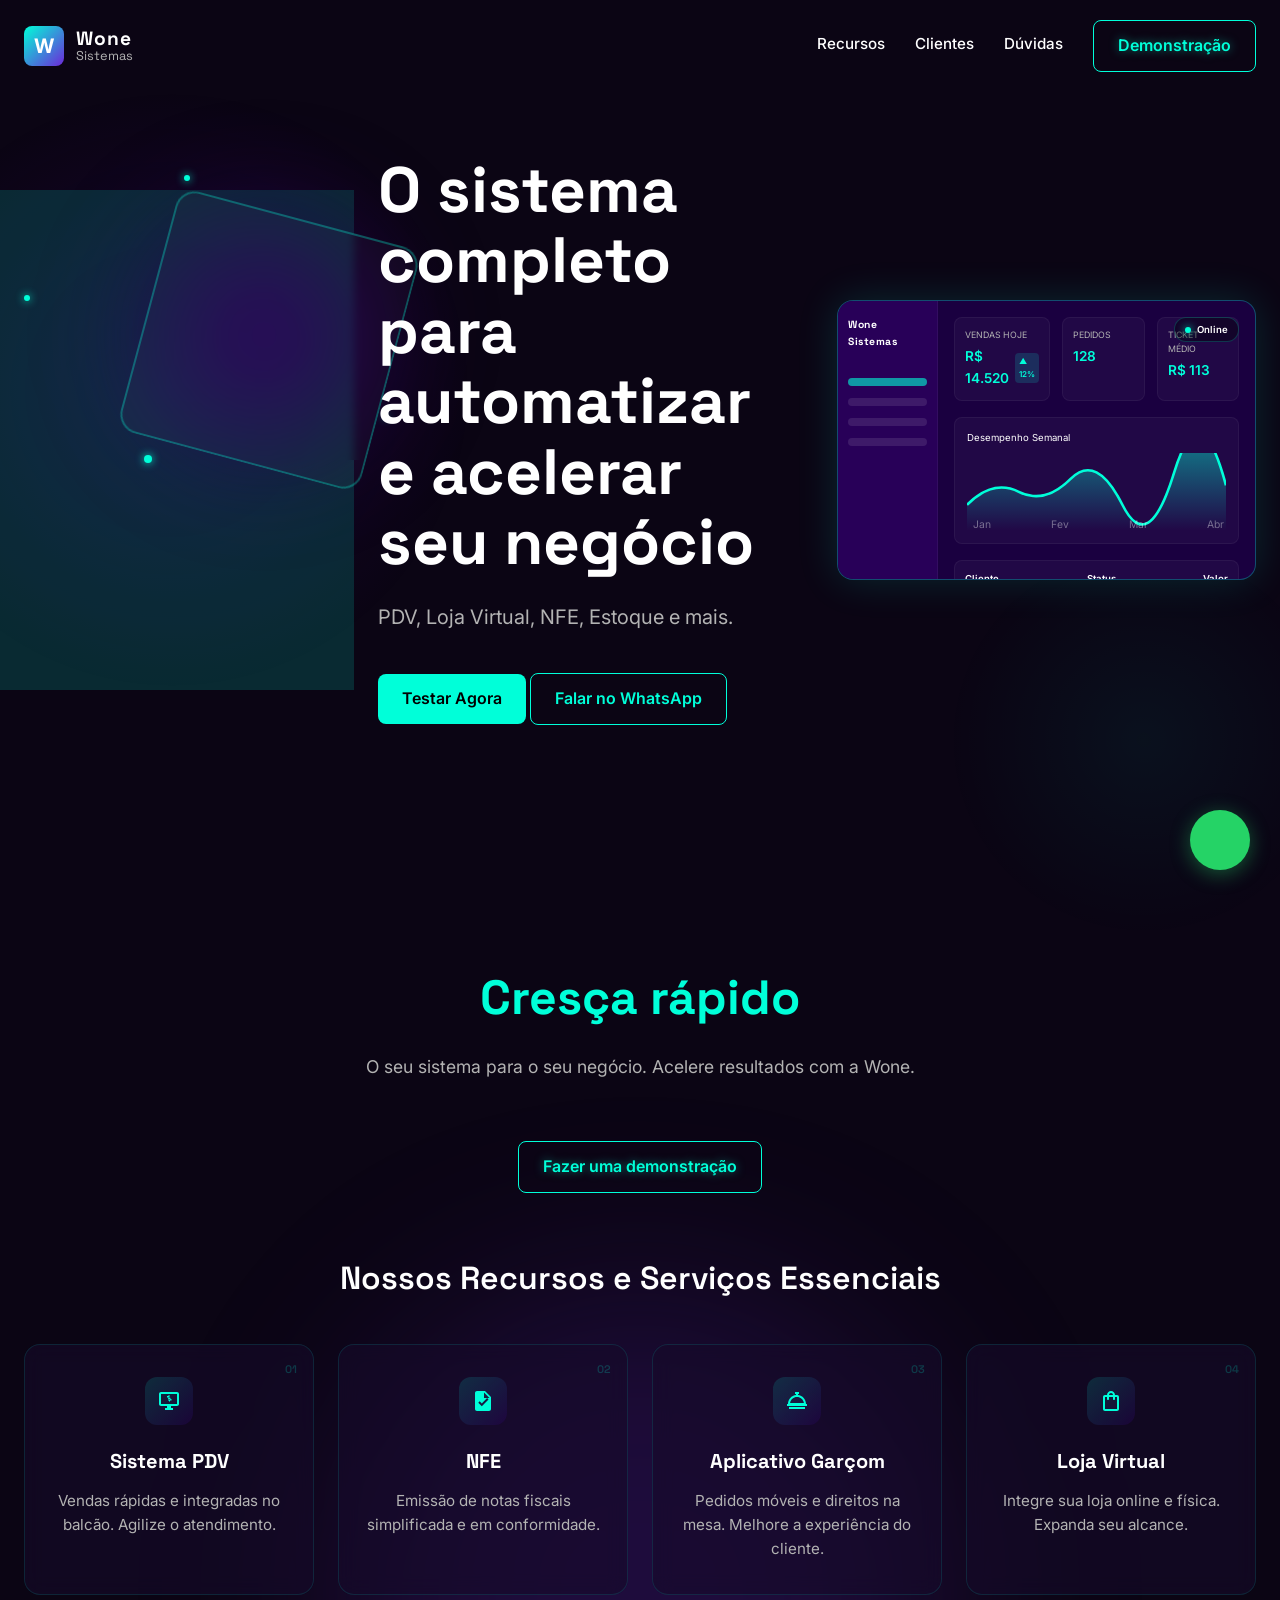
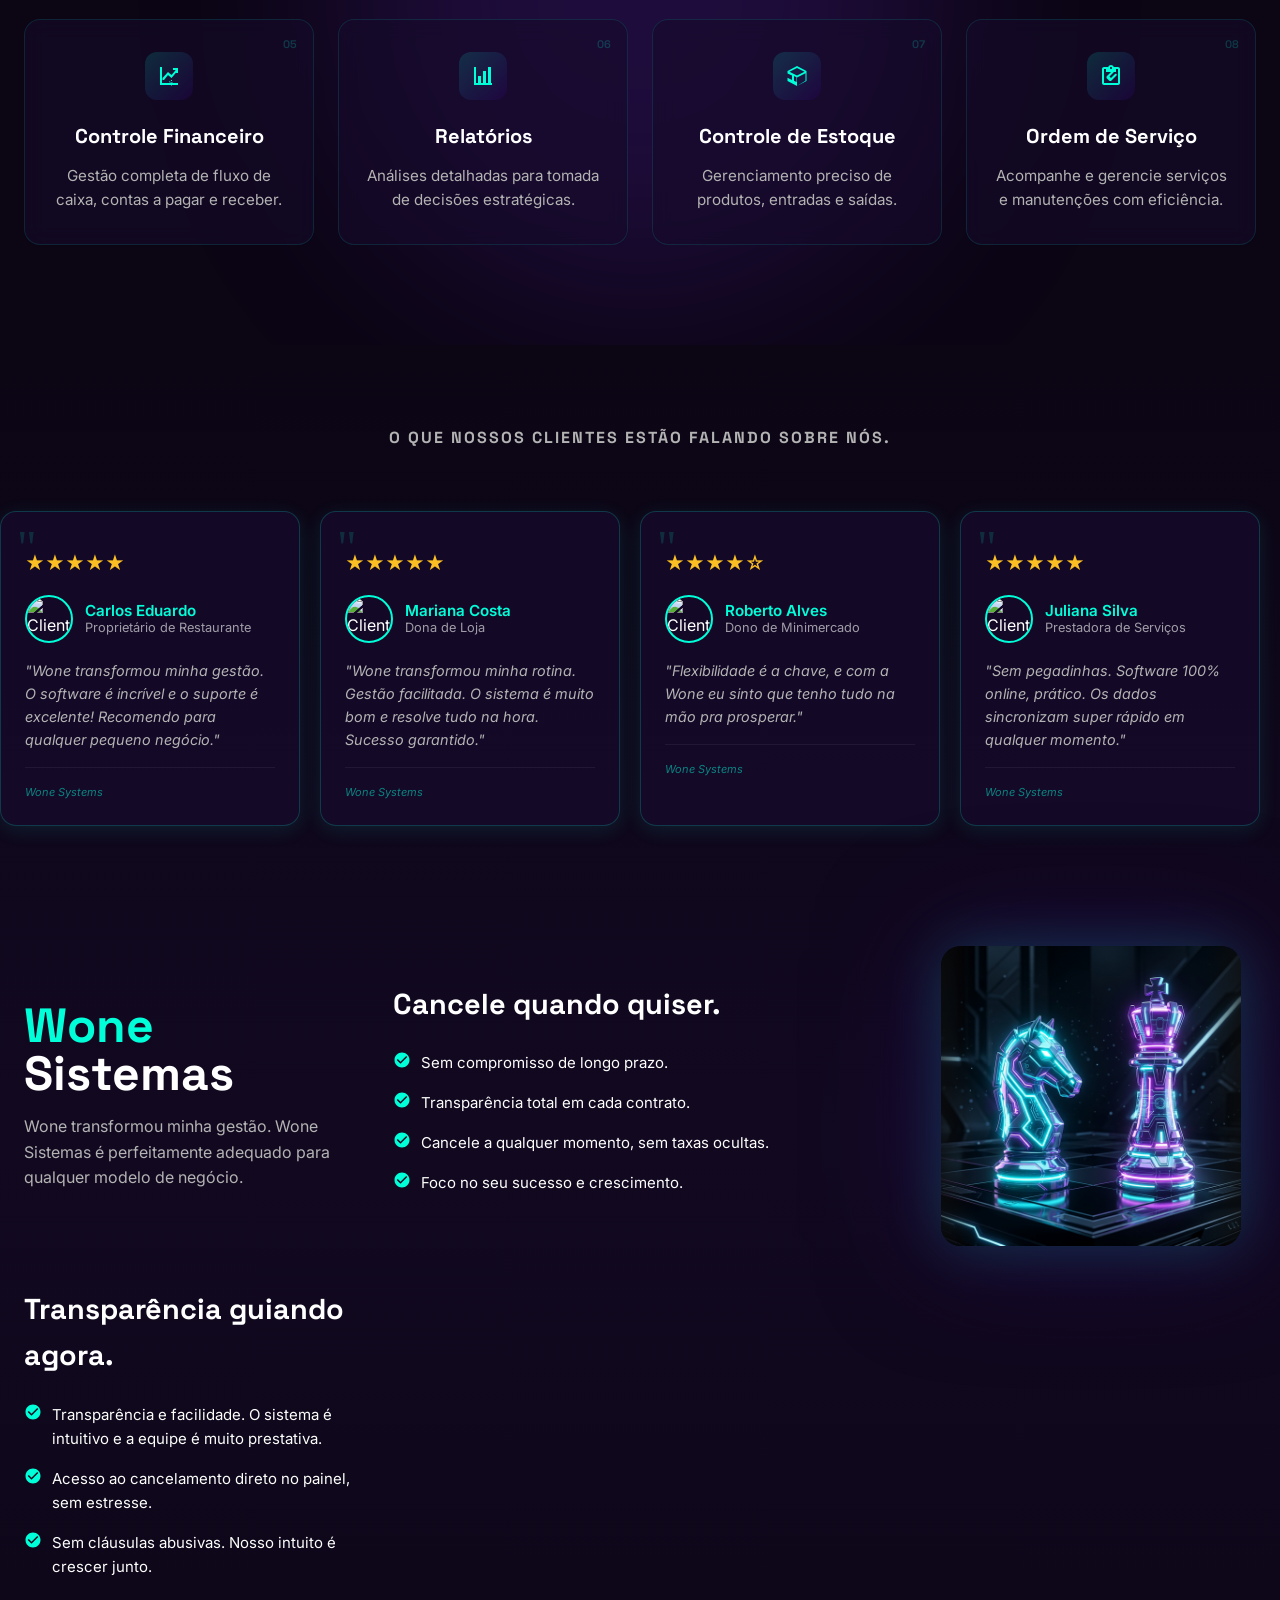
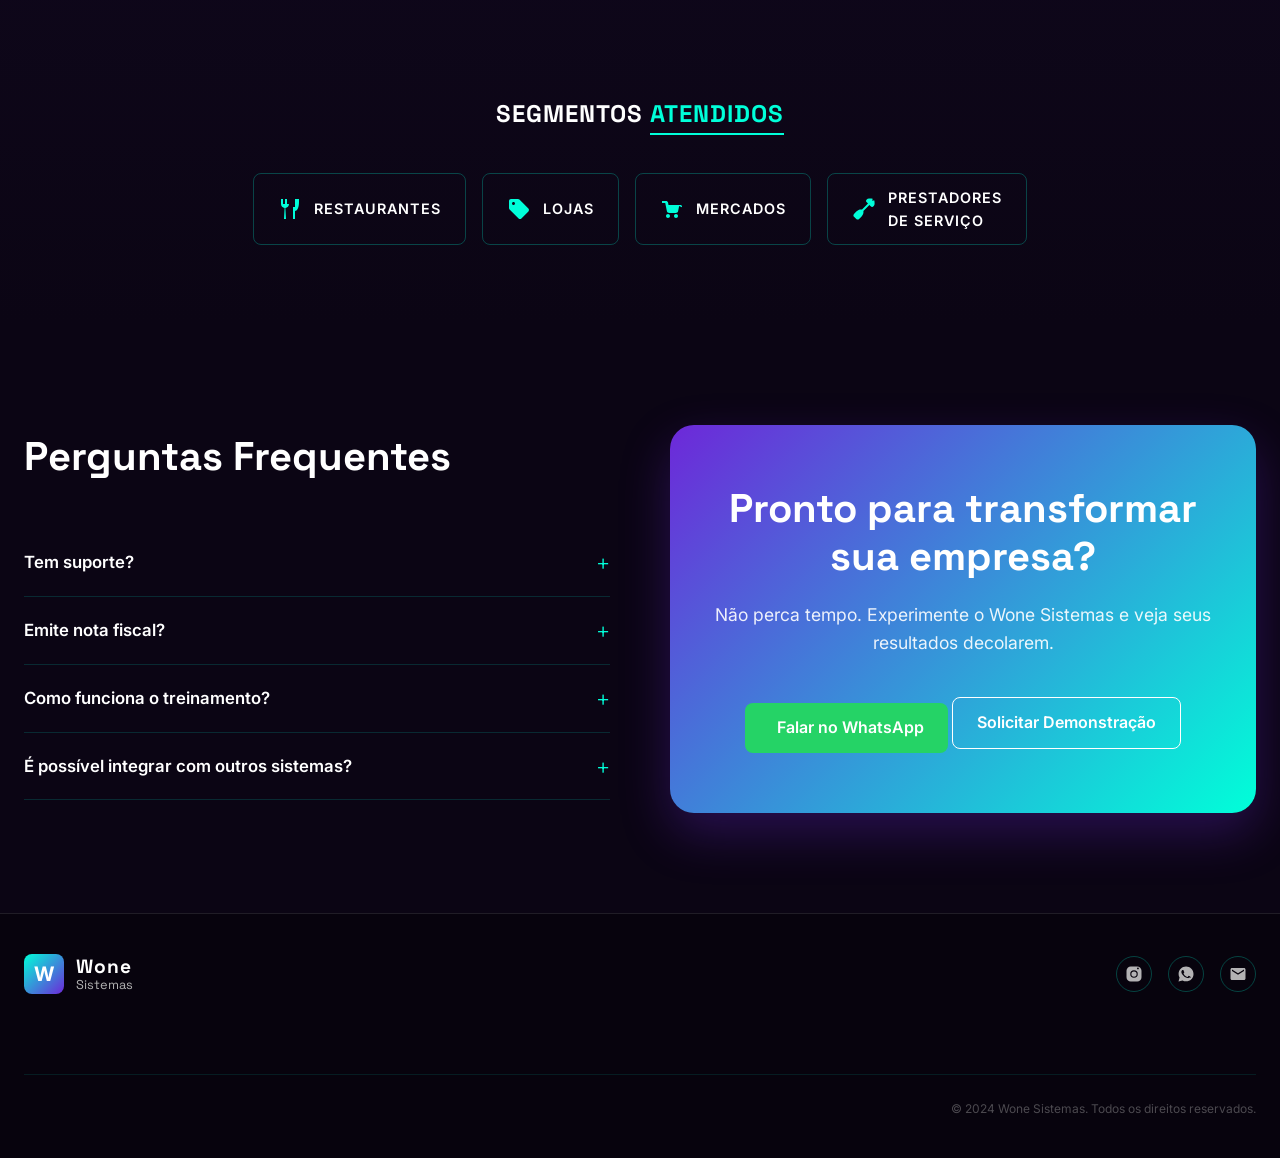
==== index.html @ 0d6ce577 "feat: Migrar domínio para wonesistemas.com.br e adicionar arquivos de SEO." ====
<!DOCTYPE html>
<html lang="pt-BR">

<head>
    <!-- SEO Básico -->
    <meta charset="UTF-8">
    <meta name="viewport" content="width=device-width, initial-scale=1.0">
    <meta name="description"
        content="Wone Sistemas — O sistema completo para automatizar e acelerar seu negócio. PDV, Loja Virtual, NFE, Estoque e muito mais. Teste grátis agora.">
    <meta name="keywords"
        content="sistema PDV, nota fiscal eletrônica, NFE, loja virtual, controle de estoque, sistema para restaurante, sistema para mercado, gestão empresarial, Wone Sistemas">
    <meta name="author" content="Wone Sistemas">
    <meta name="robots" content="index, follow">
    <title>Wone Sistemas — Automatize e Acelere seu Negócio</title>

    <!-- Favicon -->
    <link rel="icon" type="image/svg+xml" href="favicon.svg">
    <link rel="apple-touch-icon" href="favicon.svg">
    <meta name="theme-color" content="#280058">

    <!-- Open Graph (WhatsApp, Facebook, LinkedIn) -->
    <meta property="og:type" content="website">
    <meta property="og:url" content="https://wonesistemas.com.br/">
    <meta property="og:title" content="Wone Sistemas — O sistema completo para seu negócio">
    <meta property="og:description"
        content="PDV, Loja Virtual, NFE, Estoque e mais. Acelere resultados com a Wone. Cancele quando quiser.">
    <meta property="og:image" content="https://wonesistemas.com.br/og-image.png">
    <meta property="og:image:width" content="1200">
    <meta property="og:image:height" content="630">
    <meta property="og:locale" content="pt_BR">
    <meta property="og:site_name" content="Wone Sistemas">

    <!-- Twitter Card -->
    <meta name="twitter:card" content="summary_large_image">
    <meta name="twitter:title" content="Wone Sistemas — O sistema completo para seu negócio">
    <meta name="twitter:description" content="PDV, Loja Virtual, NFE, Estoque e mais. Cancele quando quiser.">
    <meta name="twitter:image" content="https://wonesistemas.com.br/og-image.png">

    <!-- Canonical -->
    <link rel="canonical" href="https://wonesistemas.com.br/">

    <!-- Google Analytics 4 -->
    <script async src="https://www.googletagmanager.com/gtag/js?id=G-5EHNCT04ND"></script>
    <script>
        window.dataLayer = window.dataLayer || [];
        function gtag() { dataLayer.push(arguments); }
        gtag('js', new Date());
        gtag('config', 'G-5EHNCT04ND');
    </script>

    <!-- Google Fonts -->
    <link rel="preconnect" href="https://fonts.googleapis.com">
    <link rel="preconnect" href="https://fonts.gstatic.com" crossorigin>
    <link rel="preconnect" href="https://cdnjs.cloudflare.com">
    <link
        href="https://fonts.googleapis.com/css2?family=Space+Grotesk:wght@300;400;500;600;700&family=Inter:wght@400;500;600&display=swap"
        rel="stylesheet">
    <!-- Lucide Icons -->
    <script src="https://unpkg.com/lucide@latest" defer></script>
    <link rel="stylesheet" href="./style.css">
</head>

<body>
    <!-- Ambient Lights -->
    <div class="ambient-light light-1"></div>
    <div class="ambient-light light-2"></div>

    <!-- Navbar -->
    <header class="navbar">
        <div class="container nav-container">
            <div class="logo">
                <div class="logo-icon">W</div>
                <div class="logo-text">
                    <span class="wone">Wone</span>
                    <span class="sistemas">Sistemas</span>
                </div>
            </div>
            <nav class="nav-links" id="nav-links">
                <!-- Botao fechar (X) visivel no mobile -->
                <button class="menu-close-btn" id="menu-close-btn" aria-label="Fechar menu">&times;</button>
                <a href="#recursos" class="nav-link">Recursos</a>
                <a href="#depoimentos" class="nav-link">Clientes</a>
                <a href="#faq" class="nav-link">Dúvidas</a>
                <a href="#demo" class="btn btn-outline glow-effect">Demonstração</a>
            </nav>
            <button class="menu-btn" aria-label="Menu" id="mobile-menu-btn">
                <i data-lucide="menu"></i>
            </button>
        </div>
        <!-- Overlay para fechar o menu ao clicar fora -->
        <div class="menu-overlay" id="menu-overlay"></div>
    </header>

    <main>
        <!-- Hero Section -->
        <section class="hero" id="home">
            <div class="hero-abstract-shape">
                <div class="abstract-box"></div>
                <div class="particle p1"></div>
                <div class="particle p2"></div>
                <div class="particle p3"></div>
                <div class="particle p4"></div>
            </div>
            <div class="hero-glow hero-glow-2"></div>
            <div class="container hero-container">
                <div class="hero-content">
                    <h1 class="hero-title">O sistema completo para automatizar e acelerar seu negócio</h1>
                    <p class="hero-subtitle">PDV, Loja Virtual, NFE, Estoque e mais.</p>
                    <div class="hero-cta">
                        <a href="#testar" class="btn btn-primary"
                            onclick="gtag('event', 'click', {event_category:'CTA', event_label:'Testar Agora Hero'})">Testar
                            Agora</a>
                        <a href="#whatsapp" class="btn btn-outline icon-btn"
                            onclick="gtag('event', 'click', {event_category:'CTA', event_label:'WhatsApp'})">
                            Falar no WhatsApp
                        </a>
                    </div>
                </div>
                <div class="hero-image">
                    <div class="mockup-dashboard">
                        <!-- Sidebar -->
                        <div class="mockup-sidebar">
                            <div class="mockup-logo">Wone Sistemas</div>
                            <div class="mockup-nav-item active"></div>
                            <div class="mockup-nav-item"></div>
                            <div class="mockup-nav-item"></div>
                            <div class="mockup-nav-item"></div>
                        </div>

                        <!-- Status Indicator -->
                        <div class="online-indicator">
                            <span class="pulse-dot"></span> Online
                        </div>

                        <!-- Main Content -->
                        <div class="mockup-main">
                            <!-- Cards Row -->
                            <div class="mockup-cards">
                                <div class="mockup-card">
                                    <span class="card-title">Vendas Hoje</span>
                                    <span class="card-value">
                                        R$ 14.520
                                        <span class="micro-tag">▲ 12%</span>
                                    </span>
                                </div>
                                <div class="mockup-card">
                                    <span class="card-title">Pedidos</span>
                                    <span class="card-value">128</span>
                                </div>
                                <div class="mockup-card">
                                    <span class="card-title">Ticket Médio</span>
                                    <span class="card-value">R$ 113</span>
                                </div>
                            </div>

                            <!-- Chart Area -->
                            <div class="mockup-chart">
                                <span class="chart-title">Desempenho Semanal</span>
                                <svg viewBox="0 0 200 60" class="smooth-chart">
                                    <defs>
                                        <linearGradient id="chartGrad" x1="0%" y1="0%" x2="0%" y2="100%">
                                            <stop offset="0%" stop-color="#00FED9" stop-opacity="0.5" />
                                            <stop offset="100%" stop-color="#00FED9" stop-opacity="0" />
                                        </linearGradient>
                                    </defs>
                                    <path d="M0 60 L0 40 Q 20 20, 40 30 T 80 20 T 120 40 T 160 15 T 200 25 L200 60 Z"
                                        fill="url(#chartGrad)" class="chart-area" />
                                    <!-- Animated Line -->
                                    <path d="M0 40 Q 20 20, 40 30 T 80 20 T 120 40 T 160 15 T 200 25" fill="none"
                                        stroke="#00FED9" stroke-width="2" class="chart-line-anim" />

                                    <!-- X Axis Labels -->
                                    <text x="5" y="58" class="chart-label">Jan</text>
                                    <text x="65" y="58" class="chart-label">Fev</text>
                                    <text x="125" y="58" class="chart-label">Mar</text>
                                    <text x="185" y="58" class="chart-label">Abr</text>
                                </svg>
                            </div>

                            <!-- Table Area -->
                            <div class="mockup-table">
                                <div class="table-row table-header">
                                    <span>Cliente</span>
                                    <span>Status</span>
                                    <span>Valor</span>
                                </div>
                                <div class="table-row">
                                    <span>João Silva</span>
                                    <span class="status-pill win">Pago</span>
                                    <span>R$ 150</span>
                                </div>
                                <div class="table-row">
                                    <span>Maria F.</span>
                                    <span class="status-pill pending">Pendente</span>
                                    <span>R$ 85</span>
                                </div>
                                <div class="table-row">
                                    <span>Tech Corp</span>
                                    <span class="status-pill win">Pago</span>
                                    <span>R$ 1.200</span>
                                </div>
                            </div>
                        </div>
                    </div>
                </div>
            </div>
        </section>

        <!-- Features Section -->
        <section class="features" id="recursos">
            <div class="features-header text-center reveal-card">
                <h2 class="section-title">Cresça rápido</h2>
                <p class="section-subtitle">O seu sistema para o seu negócio. Acelere resultados com a Wone.</p>

                <div class="demo-laptop">
                    <img src="./design/hero.png" alt="Wone Dashboard Demonstration" width="700" height="400"
                        loading="lazy" style="width: 100%; max-width: 700px; display:none;" />
                    <a href="#demo" class="btn btn-outline glow-effect"
                        onclick="gtag('event', 'click', {event_category:'CTA', event_label:'Demonstracao'})">Fazer uma
                        demonstração</a>
                </div>

                <h3 class="subsection-title">Nossos Recursos e Serviços Essenciais</h3>
            </div>

            <div class="container relative">
                <div class="glow-bg features-glow"></div>
                <div class="features-grid">
                    <!-- Cards -->
                    <div class="feature-card reveal-card">
                        <div class="card-number">01</div>
                        <svg width="48" height="48" viewBox="0 0 24 24" fill="#00FED9"
                            style="background: linear-gradient(135deg, rgba(0,254,217,0.15), rgba(40,0,88,0.4)); border-radius: 12px; padding: 12px; margin: 0 auto 20px; display: block; transition: all 0.3s;">
                            <path
                                d="M20,3H4C2.9,3,2,3.9,2,5v10c0,1.1,0.9,2,2,2h6v2H8v2h8v-2h-2v-2h6c1.1,0,2-0.9,2-2V5C22,3.9,21.1,3,20,3z M20,15H4V5h16V15z" />
                            <path
                                d="M12.5,7V6h-1v1h-1.5v1.5h2.5c0.6,0,1,0.4,1,1s-0.4,1-1,1H11v1h1v1h1v-1h1.5v-1.5h-2.5c-0.6,0-1-0.4-1-1s0.4-1,1-1H12.5z" />
                        </svg>
                        <h4>Sistema PDV</h4>
                        <p>Vendas rápidas e integradas no balcão. Agilize o atendimento.</p>
                    </div>
                    <div class="feature-card reveal-card" style="transition-delay: 100ms">
                        <div class="card-number">02</div>
                        <svg width="48" height="48" viewBox="0 0 24 24" fill="#00FED9"
                            style="background: linear-gradient(135deg, rgba(0,254,217,0.15), rgba(40,0,88,0.4)); border-radius: 12px; padding: 12px; margin: 0 auto 20px; display: block; transition: all 0.3s;">
                            <path
                                d="M14,2H6C4.9,2,4,2.9,4,4v16c0,1.1,0.9,2,2,2h12c1.1,0,2-0.9,2-2V8L14,2z M13,3.5L18.5,9H13V3.5z M10.8,17.2l-3.5-3.5l1.4-1.4l2.1,2.1l5.3-5.3l1.4,1.4L10.8,17.2z" />
                        </svg>
                        <h4>NFE</h4>
                        <p>Emissão de notas fiscais simplificada e em conformidade.</p>
                    </div>
                    <div class="feature-card reveal-card" style="transition-delay: 200ms">
                        <div class="card-number">03</div>
                        <svg width="48" height="48" viewBox="0 0 24 24" fill="#00FED9"
                            style="background: linear-gradient(135deg, rgba(0,254,217,0.15), rgba(40,0,88,0.4)); border-radius: 12px; padding: 12px; margin: 0 auto 20px; display: block; transition: all 0.3s;">
                            <path
                                d="M21,15c0-4.6-3.5-8.4-8-8.9V5h1V3h-4v2h1v1.1c-4.5,0.5-8,4.3-8,8.9H2v2h20v-2H21z M12,8c3.5,0,6.4,2.6,6.9,6H5.1C5.6,10.6,8.5,8,12,8z" />
                            <rect x="4" y="18" width="16" height="2" />
                        </svg>
                        <h4>Aplicativo Garçom</h4>
                        <p>Pedidos móveis e direitos na mesa. Melhore a experiência do cliente.</p>
                    </div>
                    <div class="feature-card reveal-card" style="transition-delay: 300ms">
                        <div class="card-number">04</div>
                        <svg width="48" height="48" viewBox="0 0 24 24" fill="#00FED9"
                            style="background: linear-gradient(135deg, rgba(0,254,217,0.15), rgba(40,0,88,0.4)); border-radius: 12px; padding: 12px; margin: 0 auto 20px; display: block; transition: all 0.3s;">
                            <path
                                d="M18,6h-2c0-2.2-1.8-4-4-4S8,3.8,8,6H6C4.9,6,4,6.9,4,8v12c0,1.1,0.9,2,2,2h12c1.1,0,2-0.9,2-2V8C20,6.9,19.1,6,18,6z M12,4c1.1,0,2,0.9,2,2h-4C10,4.9,10.9,4,12,4z M18,20H6V8h2v2c0,0.6,0.4,1,1,1s1-0.4,1-1V8h4v2c0,0.6,0.4,1,1,1s1-0.4,1-1V8h2V20z" />
                        </svg>
                        <h4>Loja Virtual</h4>
                        <p>Integre sua loja online e física. Expanda seu alcance.</p>
                    </div>
                    <div class="feature-card reveal-card">
                        <div class="card-number">05</div>
                        <svg width="48" height="48" viewBox="0 0 24 24" fill="#00FED9"
                            style="background: linear-gradient(135deg, rgba(0,254,217,0.15), rgba(40,0,88,0.4)); border-radius: 12px; padding: 12px; margin: 0 auto 20px; display: block; transition: all 0.3s;">
                            <path d="M3 3v18h18v-2H5V3H3z" />
                            <path d="M7 16l4-5 3.5 3 5.5-6.5v-3l-5.5 6.5-3.5-3-5.5 6v2z" />
                            <path d="M21 4h-5v2h3v3h2z" />
                            <path
                                d="M15 17v-1h-1v1h-1.5v1.5h2.5c.6 0 1 .4 1 1s-.4 1-1 1H14v1h1v-1h1.5v-1.5h-2.5c-.6 0-1-.4-1-1s.4-1 1-1h1v-1z" />
                        </svg>
                        <h4>Controle Financeiro</h4>
                        <p>Gestão completa de fluxo de caixa, contas a pagar e receber.</p>
                    </div>
                    <div class="feature-card reveal-card" style="transition-delay: 100ms">
                        <div class="card-number">06</div>
                        <svg width="48" height="48" viewBox="0 0 24 24" fill="#00FED9"
                            style="background: linear-gradient(135deg, rgba(0,254,217,0.15), rgba(40,0,88,0.4)); border-radius: 12px; padding: 12px; margin: 0 auto 20px; display: block; transition: all 0.3s;">
                            <path d="M3 3v18h18v-2H5V3H3z" />
                            <rect x="7" y="12" width="3" height="7" />
                            <rect x="12" y="7" width="3" height="12" />
                            <rect x="17" y="3" width="3" height="16" />
                        </svg>
                        <h4>Relatórios</h4>
                        <p>Análises detalhadas para tomada de decisões estratégicas.</p>
                    </div>
                    <div class="feature-card reveal-card" style="transition-delay: 200ms">
                        <div class="card-number">07</div>
                        <svg width="48" height="48" viewBox="0 0 24 24" fill="#00FED9"
                            style="background: linear-gradient(135deg, rgba(0,254,217,0.15), rgba(40,0,88,0.4)); border-radius: 12px; padding: 12px; margin: 0 auto 20px; display: block; transition: all 0.3s;">
                            <path
                                d="M12 2L2.5 7v10L12 22l9.5-5V7L12 2zM4.5 7.8L12 4.1l7.5 3.7L12 11.5 4.5 7.8zM2.5 9.4l4.5 2.2V16l-4.5-2.2V9.4zM9 12l2.5 1.25V18l-2.5-1.2V12zM12 18V13.5l8.5-4.25v7.5L12 22v-4z" />
                        </svg>
                        <h4>Controle de Estoque</h4>
                        <p>Gerenciamento preciso de produtos, entradas e saídas.</p>
                    </div>
                    <div class="feature-card reveal-card" style="transition-delay: 300ms">
                        <div class="card-number">08</div>
                        <svg width="48" height="48" viewBox="0 0 24 24" fill="#00FED9"
                            style="background: linear-gradient(135deg, rgba(0,254,217,0.15), rgba(40,0,88,0.4)); border-radius: 12px; padding: 12px; margin: 0 auto 20px; display: block; transition: all 0.3s;">
                            <path
                                d="M19 3h-4.18C14.4 1.84 13.3 1 12 1c-1.3 0-2.4.84-2.82 2H5c-1.1 0-2 .9-2 2v14c0 1.1.9 2 2 2h14c1.1 0 2-.9 2-2V5c0-1.1-.9-2-2-2zm-7 0c.55 0 1 .45 1 1s-.45 1-1 1-1-.45-1-1 .45-1 1-1zM5 19V5h2v3h10V5h2v14H5z" />
                            <path
                                d="M16 10l-4 4-1.5-1.5 4-4c.4-.4.4-1.1 0-1.5-.4-.4-1.1-.4-1.5 0l-5 5c-.7.7-.7 1.8 0 2.5l2 2c.7.7 1.8.7 2.5 0l5-5c.4-.4.4-1.1 0-1.5-.4-.4-1.1-.4-1.5 0z" />
                        </svg>
                        <h4>Ordem de Serviço</h4>
                        <p>Acompanhe e gerencie serviços e manutenções com eficiência.</p>
                    </div>
                </div>
            </div>


        </section>

        <!-- Trust Section -->
        <section class="trust" id="clientes">
            <h3 class="trust-subtitle text-center">O QUE NOSSOS CLIENTES ESTÃO FALANDO SOBRE NÓS.</h3>

            <!-- Carousel container simplificado -->
            <div class="testimonials-carousel reveal-card">
                <div class="testimonial-card">
                    <span class="quote-mark">"</span>
                    <div class="stars">★★★★★</div>
                    <div class="client-avatar">
                        <img src="https://i.pravatar.cc/48?img=1" alt="Client" width="48" height="48" loading="lazy">
                        <div class="client-info">
                            <span class="client-name">Carlos Eduardo</span>
                            <span class="client-role">Proprietário de Restaurante</span>
                        </div>
                    </div>
                    <p>"Wone transformou minha gestão. O software é incrível e o suporte é excelente! Recomendo para
                        qualquer pequeno negócio."</p>
                    <div class="client-footer">
                        <div class="client-logo-w">Wone Systems</div>
                    </div>
                </div>
                <div class="testimonial-card">
                    <span class="quote-mark">"</span>
                    <div class="stars">★★★★★</div>
                    <div class="client-avatar">
                        <img src="https://i.pravatar.cc/48?img=2" alt="Client" width="48" height="48" loading="lazy">
                        <div class="client-info">
                            <span class="client-name">Mariana Costa</span>
                            <span class="client-role">Dona de Loja</span>
                        </div>
                    </div>
                    <p>"Wone transformou minha rotina. Gestão facilitada. O sistema é muito bom e resolve tudo na hora.
                        Sucesso garantido."</p>
                    <div class="client-footer">
                        <div class="client-logo-w">Wone Systems</div>
                    </div>
                </div>
                <div class="testimonial-card">
                    <span class="quote-mark">"</span>
                    <div class="stars">★★★★☆</div>
                    <div class="client-avatar">
                        <img src="https://i.pravatar.cc/48?img=3" alt="Client" width="48" height="48" loading="lazy">
                        <div class="client-info">
                            <span class="client-name">Roberto Alves</span>
                            <span class="client-role">Dono de Minimercado</span>
                        </div>
                    </div>
                    <p>"Flexibilidade é a chave, e com a Wone eu sinto que tenho tudo na mão pra prosperar."</p>
                    <div class="client-footer">
                        <div class="client-logo-w">Wone Systems</div>
                    </div>
                </div>
                <div class="testimonial-card">
                    <span class="quote-mark">"</span>
                    <div class="stars">★★★★★</div>
                    <div class="client-avatar">
                        <img src="https://i.pravatar.cc/48?img=4" alt="Client" width="48" height="48" loading="lazy">
                        <div class="client-info">
                            <span class="client-name">Juliana Silva</span>
                            <span class="client-role">Prestadora de Serviços</span>
                        </div>
                    </div>
                    <p>"Sem pegadinhas. Software 100% online, prático. Os dados sincronizam super rápido em qualquer
                        momento."</p>
                    <div class="client-footer">
                        <div class="client-logo-w">Wone Systems</div>
                    </div>
                </div>
            </div>

            <!-- Dots indicadores do carrossel -->
            <div class="carousel-dots" id="carousel-dots">
                <span class="dot active" data-index="0"></span>
                <span class="dot" data-index="1"></span>
                <span class="dot" data-index="2"></span>
                <span class="dot" data-index="3"></span>
            </div>

            <div class="trust-features container reveal-card">
                <div class="trust-feature-item">
                    <h2 class="trust-title-logo"><span style="color:var(--color-primary)">Wone</span> <br>Sistemas</h2>
                    <p class="trust-desc">Wone transformou minha gestão. Wone Sistemas é perfeitamente adequado para
                        qualquer modelo de negócio.</p>
                </div>

                <div class="trust-feature-item">
                    <h3 class="trust-title">Cancele quando quiser.</h3>
                    <ul class="trust-list">
                        <li><svg class="list-icon" viewBox="0 0 24 24">
                                <path
                                    d="M12 2C6.48 2 2 6.48 2 12s4.48 10 10 10 10-4.48 10-10S17.52 2 12 2zm-2 15l-5-5 1.41-1.41L10 14.17l7.59-7.59L19 8l-9 9z" />
                            </svg>Sem compromisso de longo prazo.</li>
                        <li><svg class="list-icon" viewBox="0 0 24 24">
                                <path
                                    d="M12 2C6.48 2 2 6.48 2 12s4.48 10 10 10 10-4.48 10-10S17.52 2 12 2zm-2 15l-5-5 1.41-1.41L10 14.17l7.59-7.59L19 8l-9 9z" />
                            </svg>Transparência total em cada contrato.
                        </li>
                        <li><svg class="list-icon" viewBox="0 0 24 24">
                                <path
                                    d="M12 2C6.48 2 2 6.48 2 12s4.48 10 10 10 10-4.48 10-10S17.52 2 12 2zm-2 15l-5-5 1.41-1.41L10 14.17l7.59-7.59L19 8l-9 9z" />
                            </svg>Cancele a qualquer momento, sem taxas
                            ocultas.</li>
                        <li><svg class="list-icon" viewBox="0 0 24 24">
                                <path
                                    d="M12 2C6.48 2 2 6.48 2 12s4.48 10 10 10 10-4.48 10-10S17.52 2 12 2zm-2 15l-5-5 1.41-1.41L10 14.17l7.59-7.59L19 8l-9 9z" />
                            </svg>Foco no seu sucesso e crescimento.</li>
                    </ul>
                </div>

                <div class="trust-feature-illustration">
                    <div class="chess-wrapper">
                        <img src="./assets/chess.png" alt="Estratégia Empresarial" class="chess-img" width="300"
                            height="300" loading="lazy">
                        <div class="chess-overlay"></div>
                    </div>
                </div>

                <div class="trust-feature-item">
                    <h3 class="trust-title">Transparência guiando agora.</h3>
                    <ul class="trust-list">
                        <li><svg class="list-icon" viewBox="0 0 24 24">
                                <path
                                    d="M12 2C6.48 2 2 6.48 2 12s4.48 10 10 10 10-4.48 10-10S17.52 2 12 2zm-2 15l-5-5 1.41-1.41L10 14.17l7.59-7.59L19 8l-9 9z" />
                            </svg>Transparência e facilidade. O sistema é
                            intuitivo e a equipe é muito prestativa.</li>
                        <li><svg class="list-icon" viewBox="0 0 24 24">
                                <path
                                    d="M12 2C6.48 2 2 6.48 2 12s4.48 10 10 10 10-4.48 10-10S17.52 2 12 2zm-2 15l-5-5 1.41-1.41L10 14.17l7.59-7.59L19 8l-9 9z" />
                            </svg>Acesso ao cancelamento direto no painel,
                            sem estresse.</li>
                        <li><svg class="list-icon" viewBox="0 0 24 24">
                                <path
                                    d="M12 2C6.48 2 2 6.48 2 12s4.48 10 10 10 10-4.48 10-10S17.52 2 12 2zm-2 15l-5-5 1.41-1.41L10 14.17l7.59-7.59L19 8l-9 9z" />
                            </svg>Sem cláusulas abusivas. Nosso intuito é
                            crescer junto.</li>
                    </ul>
                </div>
            </div>

            <!-- Segmentos -->
            <div class="segments container text-center reveal-card">
                <h4 class="segments-title">SEGMENTOS <span>ATENDIDOS</span></h4>
                <div class="segments-grid">
                    <div class="segment-item">
                        <svg width="24" height="24" viewBox="0 0 24 24" fill="#00FED9">
                            <path
                                d="M11,2v5H9V2H7v5H5V2H3v5c0,2.1,1.6,3.8,3.6,4L6,22h2l-0.6-11C9.4,10.8,11,9.1,11,7V2h0z M19,2H17v8h-2v12h2V14C19,14,21,11,21,5V2z" />
                        </svg>
                        <span>RESTAURANTES</span>
                    </div>
                    <div class="segment-item">
                        <svg width="24" height="24" viewBox="0 0 24 24" fill="#00FED9">
                            <path
                                d="M21.41,11.58l-9-9C12.05,2.22,11.55,2,11,2H4C2.9,2,2,2.9,2,4v7c0,0.55,0.22,1.05,0.59,1.41l9,9 c0.36,0.36,0.86,0.59,1.41,0.59c0.55,0,1.05-0.22,1.41-0.59l7-7C22.18,13.68,22.18,12.31,21.41,11.58z M6.5,8 C5.67,8,5,7.33,5,6.5S5.67,5,6.5,5S8,5.67,8,6.5S7.33,8,6.5,8z" />
                        </svg>
                        <span>LOJAS</span>
                    </div>
                    <div class="segment-item">
                        <svg width="24" height="24" viewBox="0 0 24 24" fill="#00FED9">
                            <path
                                d="M19.16,9l-1.07,5.34C17.91,15.3,16.85,16,15.75,16H9.25C8.15,16,7.09,15.3,6.91,14.34L5.23,6H2V4h4.1 c0.92,0,1.72,0.63,1.94,1.52L8.52,8H20.5c0.83,0,1.5,0.67,1.5,1.5c0,0.22-0.05,0.44-0.14,0.64L19.16,9z M10,19c0,1.1-0.9,2-2,2 s-2-0.9-2-2c0-1.1,0.9-2,2-2S10,17.9,10,19z M18,19c0,1.1-0.9,2-2,2s-2-0.9-2-2c0-1.1,0.9-2,2-2S18,17.9,18,19z" />
                        </svg>
                        <span>MERCADOS</span>
                    </div>
                    <div class="segment-item">
                        <svg width="24" height="24" viewBox="0 0 24 24" fill="#00FED9">
                            <path
                                d="M21 2c-.6-.6-2-.6-4-.6s-3 1.5-3 2.5c0 .5.3 1 1 1.7l1 1-6 6c-2-.3-4 .3-5.7 2L2 16.9c-.8.8-.8 2 0 2.8l2.3 2.3c.8.8 2 .8 2.8 0L9.4 19.7c1.7-1.7 2.3-3.7 2-5.7l6-6 1 1c.7.7 1.2 1 1.7 1 1 0 2.5-1.5 2.5-3s0-3.4-.6-4l-1 1-1-1 1-1z" />
                        </svg>
                        <span>PRESTADORES<br>DE SERVIÇO</span>
                    </div>
                </div>
            </div>
        </section>

        <!-- final CTA and FAQ -->
        <section class="faq-cta container reveal-card" id="faq">
            <div class="faq-section">
                <h2 class="faq-title">Perguntas Frequentes</h2>
                <div class="accordion">
                    <div class="accordion-item">
                        <div class="accordion-header">
                            <span>Tem suporte?</span>
                            <span class="acc-icon">+</span>
                        </div>
                        <div class="accordion-content">
                            <p>Sim, oferecemos suporte técnico dedicado via chat, e-mail e telefone.</p>
                        </div>
                    </div>
                    <div class="accordion-item">
                        <div class="accordion-header">
                            <span>Emite nota fiscal?</span>
                            <span class="acc-icon">+</span>
                        </div>
                        <div class="accordion-content">
                            <p>Sim, o Wone PDV é homologado para emitir cupons (NFC-e) e notas fiscais eletrônicas
                                (NF-e) na maioria dos estados.</p>
                        </div>
                    </div>
                    <div class="accordion-item">
                        <div class="accordion-header">
                            <span>Como funciona o treinamento?</span>
                            <span class="acc-icon">+</span>
                        </div>
                        <div class="accordion-content">
                            <p>Oferecemos onboarding gratuito, vídeos tutoriais e artigos explicativos na nossa central
                                de ajuda.</p>
                        </div>
                    </div>
                    <div class="accordion-item">
                        <div class="accordion-header">
                            <span>É possível integrar com outros sistemas?</span>
                            <span class="acc-icon">+</span>
                        </div>
                        <div class="accordion-content">
                            <p>Sim! Temos APIs abertas e integrações diretas com plataformas líderes em delivery, TEF e
                                e-commerce.</p>
                        </div>
                    </div>
                </div>
            </div>

            <div class="cta-card">
                <h2>Pronto para transformar sua empresa?</h2>
                <p>Não perca tempo. Experimente o Wone Sistemas e veja seus resultados decolarem.</p>
                <div class="faq-cta-buttons">
                    <a href="#whatsapp" class="btn btn-whatsapp"
                        onclick="gtag('event', 'click', {event_category:'CTA', event_label:'WhatsApp'})"><i
                            data-lucide="message-circle"></i> Falar no
                        WhatsApp</a>
                    <a href="#demo" class="btn btn-outline-white"
                        onclick="gtag('event', 'click', {event_category:'CTA', event_label:'Solicitar Demo Final'})">Solicitar
                        Demonstração</a>
                </div>
            </div>
        </section>
    </main>

    <footer class="main-footer">
        <div class="container footer-content">
            <div class="logo">
                <div class="logo-icon">W</div>
                <div class="logo-text">
                    <span class="wone">Wone</span>
                    <span class="sistemas" style="color:var(--color-text-muted);">Sistemas</span>
                </div>
            </div>

            <div class="footer-contacts">
                <a href="#" class="footer-icon" aria-label="Instagram">
                    <svg width="20" height="20" viewBox="0 0 24 24" class="svg-social">
                        <path
                            d="M7.75 2h8.5A5.75 5.75 0 0 1 22 7.75v8.5A5.75 5.75 0 0 1 16.25 22h-8.5A5.75 5.75 0 0 1 2 16.25v-8.5A5.75 5.75 0 0 1 7.75 2zM12 7a5 5 0 1 0 0 10 5 5 0 0 0 0-10zm0 8.5a3.5 3.5 0 1 1 0-7 3.5 3.5 0 0 1 0 7zm5.25-9.75a1.25 1.25 0 1 0 0-2.5 1.25 1.25 0 0 0 0 2.5z" />
                    </svg>
                </a>
                <a href="#" class="footer-icon" aria-label="WhatsApp">
                    <svg width="20" height="20" viewBox="0 0 24 24" class="svg-social">
                        <path
                            d="M12.01 2.01c-5.46 0-9.89 4.43-9.89 9.89 0 1.74.45 3.42 1.3 4.93L2 22l5.35-1.4c1.47.78 3.12 1.2 4.8 1.2 5.46 0 9.89-4.43 9.89-9.89s-4.43-9.89-9.89-9.89zm5.35 14.15c-.23.65-1.32 1.22-1.89 1.32-.53.1-1.22.3-3.6-0.69-2.88-1.2-4.73-4.15-4.88-4.35-.14-.2-1.16-1.55-1.16-2.96 0-1.41.74-2.11.99-2.39.26-.29.56-.36.75-.36s.38 0 .54.01c.17 0 .41-.06.64.49.24.57.82 1.99.89 2.14.07.15.12.33.02.53-.1.19-.15.31-.3.49-.14.18-.31.41-.43.55-.14.15-.3.32-.13.62.17.3 1.14 1.88 2.57 3.16.89.8 1.84 1.13 2.14 1.27.3.15.48.12.65-.06.18-.19.78-.91.98-1.22.21-.31.41-.26.69-.16.28.1 1.77.84 2.07.98.3.15.5.22.58.35.08.13.08.76-.15 1.41z" />
                    </svg>
                </a>
                <a href="#" class="footer-icon" aria-label="Email">
                    <svg width="20" height="20" viewBox="0 0 24 24" class="svg-social">
                        <path
                            d="M20 4H4c-1.1 0-2 .9-2 2v12c0 1.1.9 2 2 2h16c1.1 0 2-.9 2-2V6c0-1.1-.9-2-2-2zm0 4l-8 5-8-5V6l8 5 8-5v2z" />
                    </svg>
                </a>
            </div>

            <div class="footer-bottom">
                <div class="footer-copy">
                    <p>&copy; 2024 Wone Sistemas. Todos os direitos reservados.</p>
                </div>
            </div>
        </div>
    </footer>

    <!-- Whatsapp Float -->
    <a href="https://wa.me/5585991199450" class="whatsapp-float popup-anim" target="_blank"
        aria-label="Chat on WhatsApp">
        <i data-lucide="message-circle"></i>
    </a>

    <!-- Scripts -->
    <script src="./script.js" defer></script>
</body>

</html>
---- style.css ----
:root{--bg-main:#0b0514;--bg-card:rgba(22,10,43,0.6);--bg-card-border:rgba(255,255,255,0.1);--color-primary:#00ffd9;--color-primary-hover:#00ccad;--color-secondary:#6d28d9;--color-text:#ffffff;--color-text-muted:#b3b3b3;--font-heading:'Space Grotesk',sans-serif;--font-body:'Inter',sans-serif;--transition:all 0.3s cubic-bezier(0.25,0.8,0.25,1);}*{margin:0;padding:0;box-sizing:border-box;}html{scroll-behavior:smooth;overflow-x:hidden;}body{background-color:var(--bg-main);color:var(--color-text);font-family:var(--font-body);line-height:1.6;overflow-x:hidden;}.ambient-light{position:fixed;pointer-events:none;z-index:0;border-radius:50%;}.light-1{top:10%;left:-10%;width:600px;height:600px;background:radial-gradient(circle,rgba(40,0,88,0.4) 0%,transparent 70%);}.light-2{top:60%;right:-5%;width:400px;height:400px;background:radial-gradient(circle,rgba(0,254,217,0.05) 0%,transparent 70%);}h1,h2,h3,h4,.logo-text{font-family:var(--font-heading);}a{text-decoration:none;color:inherit;}.container{max-width:1280px;margin:0 auto;padding:0 24px;}.text-center{text-align:center;}.relative{position:relative;}.btn{display:inline-flex;align-items:center;justify-content:center;gap:8px;padding:12px 24px;border-radius:8px;font-weight:600;font-size:1rem;cursor:pointer;transition:var(--transition);border:none;}.btn-primary{background-color:var(--color-primary);color:#000;}.btn-primary:hover{background-color:var(--color-primary-hover);transform:translateY(-2px);box-shadow:0 4px 15px rgba(0,255,217,0.4);}.btn-outline{background-color:transparent;border:1px solid var(--color-primary);color:var(--color-primary);}.btn-outline:hover{background-color:rgba(0,255,217,0.1);transform:translateY(-2px);box-shadow:0 4px 15px rgba(0,255,217,0.2);}.btn-outline-white{background-color:transparent;border:1px solid #fff;color:#fff;}.btn-outline-white:hover{background-color:rgba(255,255,255,0.1);transform:translateY(-2px);}.btn-whatsapp{background-color:#25D366;color:#fff;}.btn-whatsapp:hover{background-color:#1ebc5a;transform:translateY(-2px);box-shadow:0 4px 15px rgba(37,211,102,0.4);}.glow-effect{text-shadow:0 0 10px rgba(0,255,217,0.5);}.glow-bg{position:absolute;border-radius:50%;filter:blur(100px);z-index:-1;}.navbar{position:fixed;top:0;left:0;width:100%;z-index:100;padding:20px 0;background:transparent;border-bottom:1px solid transparent;transition:all 0.3s ease;}.navbar.scrolled{background:rgba(11,5,20,0.95);backdrop-filter:blur(12px);border-bottom:1px solid rgba(0,254,217,0.08);padding:15px 0;}.nav-container{display:flex;justify-content:space-between;align-items:center;}.logo{display:flex;align-items:center;gap:12px;}.logo-icon{width:40px;height:40px;border-radius:8px;background:linear-gradient(135deg,var(--color-primary),var(--color-secondary));display:flex;align-items:center;justify-content:center;font-weight:700;font-size:20px;color:#fff;}.logo-icon-small{width:30px;height:30px;border-radius:6px;background:linear-gradient(135deg,var(--color-primary),var(--color-secondary));display:flex;align-items:center;justify-content:center;font-weight:700;font-size:16px;color:#fff;}.logo-text{display:flex;flex-direction:column;line-height:1.1;}.logo-text-small{display:flex;flex-direction:column;line-height:1.1;font-size:0.8rem;}.wone{font-weight:700;font-size:1.2rem;letter-spacing:1px;}.logo-text-small .wone{font-size:1rem;}.sistemas{font-size:0.8rem;color:var(--color-text-muted);}.nav-links{display:flex;align-items:center;gap:30px;}.nav-link{color:var(--color-text);font-weight:500;font-size:0.95rem;transition:color 0.3s ease;position:relative;padding-bottom:4px;}.nav-link::after{content:'';position:absolute;bottom:0;left:0;width:0;height:2px;background:#00FED9;transition:width 0.3s ease;}.nav-link:hover,.nav-link.active{color:#00FED9;}.nav-link:hover::after,.nav-link.active::after{width:100%;}.menu-btn{background:none;border:none;color:#fff;cursor:pointer;display:none;width:32px;height:32px;align-items:center;justify-content:center;}.menu-close-btn{display:none;position:absolute;top:24px;right:24px;color:#00FED9;font-size:28px;background:none;border:none;cursor:pointer;line-height:1;z-index:1001;}.menu-overlay{display:none;position:fixed;top:0;left:0;width:100vw;height:100vh;background:rgba(0,0,0,0.6);z-index:998;}.hero{position:relative;padding:80px 0 100px;min-height:100vh;display:flex;align-items:center;overflow:hidden;}.hero-abstract-shape{position:absolute;top:15%;left:5%;width:400px;height:400px;z-index:1;}.hero-abstract-shape::before{content:'';position:absolute;top:0;left:0;width:100%;height:100%;background:radial-gradient(circle,#280058 0%,transparent 60%);border-radius:50%;filter:blur(40px);}.abstract-box{position:absolute;top:20%;left:20%;width:250px;height:250px;border:2px solid rgba(0,254,217,0.3);border-radius:20px;transform:rotate(15deg);backdrop-filter:blur(4px);-webkit-backdrop-filter:blur(4px);background:rgba(255,255,255,0.02);animation:float 8s ease-in-out infinite alternate;will-change:transform;}.particle{position:absolute;width:6px;height:6px;background-color:#00FED9;border-radius:50%;box-shadow:0 0 8px #00FED9;animation:pulse-particle 3s infinite alternate,float-particle 10s linear infinite;will-change:transform,opacity;}.p1{top:10%;left:30%;animation-delay:0s,0s;}.p2{top:70%;left:80%;animation-delay:0.5s,1s;width:4px;height:4px;}.p3{top:40%;left:-10%;animation-delay:1s,2s;}.p4{top:80%;left:20%;animation-delay:1.5s,3s;width:8px;height:8px;}@keyframes pulse-particle{0%{opacity:0.3;transform:scale(0.8);}100%{opacity:1;transform:scale(1.2);}}@keyframes float-particle{0%{transform:translateY(0) translateX(0);}33%{transform:translateY(-20px) translateX(10px);}66%{transform:translateY(10px) translateX(-15px);}100%{transform:translateY(0) translateX(0);}}.hero-glow-2{bottom:10%;right:15%;width:500px;height:500px;background:rgba(0,255,217,0.15);}.hero-container{display:grid;grid-template-columns:1fr 1fr;gap:40px;align-items:center;}.hero-content{max-width:600px;z-index:2;}.hero-title{font-size:clamp(2.5rem,5vw,4rem);line-height:1.1;margin-bottom:24px;font-weight:700;}.hero-subtitle{font-size:1.25rem;color:var(--color-text-muted);margin-bottom:40px;max-width:90%;}.hero-buttons{display:flex;gap:16px;flex-wrap:wrap;}.hero-image{position:relative;animation:float 6s ease-in-out infinite;z-index:2;}.hero-image img{width:100%;max-width:800px;height:auto;object-fit:contain;filter:drop-shadow(0 20px 50px rgba(0,0,0,0.5));border-radius:16px;}.features{padding:60px 0 100px;position:relative;}.section-title{font-size:3rem;color:var(--color-primary);margin-bottom:16px;}.section-subtitle{font-size:1.1rem;color:var(--color-text-muted);margin-bottom:60px;}.subsection-title{font-size:2rem;margin:60px 0 40px;font-weight:600;text-align:center;}.demo-laptop{margin:40px auto;text-align:center;}.features-glow{top:50%;left:50%;transform:translate(-50%,-50%);width:600px;height:600px;background:rgba(109,40,217,0.2);}.features-grid{display:grid;grid-template-columns:repeat(auto-fit,minmax(280px,1fr));gap:24px;position:relative;z-index:2;}.feature-card{position:relative;background:var(--bg-card);border:1px solid rgba(0,254,217,0.12);border-radius:16px;padding:32px 24px;text-align:center;backdrop-filter:blur(10px);transition:var(--transition);}.feature-card:hover{transform:translateY(-4px);border-color:rgba(0,254,217,0.45);box-shadow:0 8px 32px rgba(0,254,217,0.12);}.card-number{position:absolute;top:16px;right:16px;color:#00FED9;opacity:0.2;font-size:11px;font-family:var(--font-heading);font-weight:600;}.feature-card .icon-box{width:64px;height:64px;background:rgba(0,255,217,0.1);border-radius:16px;display:flex;justify-content:center;align-items:center;margin:0 auto 20px;color:var(--color-primary);font-size:32px;transition:var(--transition);}.feature-card:hover .icon-box{background:var(--color-primary);color:#000;box-shadow:0 0 20px rgba(0,255,217,0.5);}.feature-card h4{font-size:1.25rem;margin-bottom:12px;}.feature-card p{color:var(--color-text-muted);font-size:0.95rem;}.trust{padding:80px 0;background:linear-gradient(to bottom,#0b0514,#120921,#0b0514);position:relative;}.trust-subtitle{font-size:1rem;letter-spacing:2px;text-transform:uppercase;margin-bottom:40px;color:var(--color-text-muted);}.testimonials-carousel{display:flex;gap:20px;overflow-x:auto;padding:20px 24px 40px;scroll-snap-type:x mandatory;-ms-overflow-style:none;scrollbar-width:none;}.testimonials-carousel::-webkit-scrollbar{display:none;}.testimonial-card{position:relative;min-width:300px;flex:0 0 300px;background:rgba(22,10,43,0.8);border:1px solid rgba(0,254,217,0.2);border-radius:16px;padding:24px;padding-top:36px;scroll-snap-align:start;box-shadow:0 4px 20px rgba(0,255,217,0.1);transition:border-color 0.3s ease;}.testimonial-card:hover{border-color:rgba(0,254,217,0.45);}.carousel-dots{display:none;justify-content:center;align-items:center;gap:8px;margin-top:16px;padding-bottom:8px;}.dot{width:8px;height:8px;background:rgba(0,254,217,0.2);border-radius:50%;transition:all 0.3s ease;cursor:pointer;}.dot.active{background:#00FED9;width:20px;border-radius:4px;}.quote-mark{position:absolute;top:12px;left:16px;font-size:48px;color:rgba(0,254,217,0.15);font-family:Georgia,serif;line-height:1;}.stars{color:#fbbf24;margin-bottom:16px;font-size:1.2rem;}.client-avatar{display:flex;align-items:center;gap:12px;margin-bottom:16px;}.client-avatar img{width:48px;height:48px;border-radius:50%;object-fit:cover;border:2px solid #00FED9;}.client-info{display:flex;flex-direction:column;line-height:1.2;}.client-name{color:#00FED9;font-weight:600;font-size:0.95rem;}.client-role{font-weight:400;font-size:0.8rem;color:#FDFEFC;opacity:0.6;}.testimonial-card p{font-size:0.9rem;color:var(--color-text-muted);font-style:italic;margin-bottom:16px;}.client-footer{border-top:1px solid rgba(255,255,255,0.06);padding-top:16px;margin-top:auto;}.client-logo-w{font-size:11px;font-style:italic;color:rgba(0,254,217,0.5);}.trust-features{display:grid;grid-template-columns:1fr 1.5fr 1fr;gap:40px;align-items:center;margin-top:80px;}.trust-title-logo{font-size:3rem;line-height:1;margin-bottom:16px;}.trust-desc{color:var(--color-text-muted);}.trust-title{font-size:1.8rem;margin-bottom:24px;color:#fff;}.trust-list{list-style:none;}.trust-list li{display:flex;align-items:flex-start;margin-bottom:16px;color:#FDFEFC;font-size:15px;}.list-icon{fill:#00FED9;flex-shrink:0;width:18px;height:18px;margin-right:10px;}.trust-feature-illustration{position:relative;max-width:400px;margin:0 auto;}.chess-wrapper{position:relative;border-radius:20px;overflow:hidden;box-shadow:0 0 60px rgba(0,254,217,0.2),0 0 120px rgba(40,0,88,0.6);}.chess-wrapper img.chess-img{width:100%;display:block;animation:float 8s ease-in-out infinite;}.chess-overlay{position:absolute;top:-5%;left:-5%;width:110%;height:110%;background:linear-gradient(to right,#0d0d0d 0%,transparent 15%,transparent 85%,#0d0d0d 100%);pointer-events:none;z-index:2;}.segments{margin-top:100px;}.segments-title{font-size:1.5rem;margin-bottom:40px;letter-spacing:1px;}.segments-title span{color:var(--color-primary);border-bottom:2px solid var(--color-primary);padding-bottom:4px;}.segments-grid{display:flex;justify-content:center;gap:16px;flex-wrap:wrap;}.segment-item{display:flex;flex-direction:row;align-items:center;gap:12px;color:#fff;font-weight:600;font-size:0.9rem;letter-spacing:1px;background:transparent;border:1px solid rgba(0,254,217,0.25);padding:12px 24px;border-radius:8px;transition:0.3s ease;text-align:left;cursor:pointer;}.segment-item:hover{background:rgba(0,254,217,0.08);border-color:#00FED9;transform:translateY(-2px);}.faq-cta{display:grid;grid-template-columns:1fr 1fr;gap:60px;padding:100px 24px;align-items:start;}.faq-title{font-size:2.5rem;margin-bottom:40px;}.accordion-item{border-bottom:1px solid rgba(0,254,217,0.15);overflow:hidden;transition:background 0.3s ease;}.accordion-item.active{background:rgba(0,255,217,0.04);}.accordion-header{padding:20px 0;display:flex;justify-content:space-between;align-items:center;cursor:pointer;font-weight:600;font-size:1.05rem;color:var(--color-text);transition:color 0.3s ease;user-select:none;}.accordion-item.active .accordion-header{color:#00FED9;}.acc-icon{font-size:1.4rem;font-weight:300;color:#00FED9;transition:transform 0.4s ease;line-height:1;flex-shrink:0;}.accordion-item.active .acc-icon{transform:rotate(45deg);}.accordion-content{max-height:0;overflow:hidden;transition:max-height 0.4s ease,padding 0.4s ease;padding:0;color:var(--color-text-muted);line-height:1.7;}.accordion-item.active .accordion-content{max-height:300px;padding:0 0 20px;}.cta-card{background:linear-gradient(135deg,var(--color-secondary),var(--color-primary));border-radius:24px;padding:60px 40px;text-align:center;box-shadow:0 20px 50px rgba(109,40,217,0.3);}.cta-card h2{font-size:2.5rem;margin-bottom:20px;line-height:1.2;}.cta-card p{font-size:1.1rem;margin-bottom:40px;opacity:0.9;}.cta-buttons{display:flex;flex-direction:column;gap:16px;align-items:center;}.main-footer{border-top:1px solid var(--bg-card-border);padding:40px 0;background:#07030d;}.footer-content{display:flex;justify-content:space-between;align-items:center;flex-wrap:wrap;gap:60px;}.footer-contacts{display:flex;gap:16px;align-items:center;}.footer-icon{width:36px;height:36px;border:1px solid rgba(0,254,217,0.25);border-radius:50%;display:flex;align-items:center;justify-content:center;transition:0.3s ease;}.footer-icon .svg-social{fill:#FDFEFC;opacity:0.7;transition:0.3s ease;width:18px;height:18px;}.footer-icon:hover{background:rgba(0,254,217,0.1);border-color:#00FED9;}.footer-icon:hover .svg-social{fill:#00FED9;opacity:1;}.footer-bottom{width:100%;border-top:1px solid rgba(0,254,217,0.1);padding-top:24px;margin-top:20px;display:flex;justify-content:flex-end;}.footer-copy{color:var(--color-text-muted);font-size:12px;opacity:0.4;text-align:right;}.page-footer-nav{margin-top:60px;padding-top:40px;border-top:1px solid var(--bg-card-border);display:flex;justify-content:space-between;align-items:center;}.footer-links{display:flex;gap:24px;font-size:0.9rem;color:var(--color-text-muted);}.footer-links a:hover{color:var(--color-text);}.whatsapp-float{position:fixed;bottom:30px;right:30px;width:60px;height:60px;background-color:#25D366;color:#FFF;border-radius:50px;text-align:center;font-size:30px;box-shadow:0 4px 20px rgba(37,211,102,0.4);z-index:100;display:flex;align-items:center;justify-content:center;transition:var(--transition);}.whatsapp-float:hover{background-color:#1ebc5a;transform:scale(1.1);}.whatsapp-float i{width:32px;height:32px;}@keyframes fadeInUp{from{opacity:0;transform:translateY(40px);}to{opacity:1;transform:translateY(0);}}.fade-in-up{opacity:0;animation:fadeInUp 0.8s ease forwards;}.mockup-dashboard{width:100%;max-width:420px;height:280px;background:#1a0040;border:1px solid rgba(0,254,217,0.3);border-radius:16px;box-shadow:0 0 40px rgba(0,254,217,0.15);display:flex;overflow:hidden;margin:0 auto;animation:floatDashboard 6s ease-in-out infinite;will-change:transform;}@keyframes floatDashboard{0%{transform:translateY(0px);}50%{transform:translateY(-15px);}100%{transform:translateY(0px);}}.mockup-sidebar{width:100px;background:#280058;padding:16px 10px;display:flex;flex-direction:column;gap:12px;border-right:1px solid rgba(255,255,255,0.05);}.mockup-logo{color:#fff;font-size:0.65rem;font-weight:700;margin-bottom:16px;font-family:var(--font-heading);letter-spacing:0.5px;}.mockup-nav-item{width:100%;height:8px;background:rgba(255,255,255,0.1);border-radius:4px;}.mockup-nav-item.active{background:rgba(0,254,217,0.6);}.mockup-main{flex:1;padding:16px;display:flex;flex-direction:column;gap:16px;}.online-indicator{position:absolute;top:16px;right:16px;font-size:0.6rem;font-weight:600;color:#fff;display:flex;align-items:center;gap:6px;background:rgba(0,0,0,0.4);padding:4px 10px;border-radius:12px;border:1px solid rgba(0,254,217,0.2);}.pulse-dot{width:6px;height:6px;background-color:#00FED9;border-radius:50%;box-shadow:0 0 8px #00FED9;animation:simple-pulse 2s infinite;}@keyframes simple-pulse{0%{transform:scale(0.9);opacity:0.7;}50%{transform:scale(1.1);opacity:1;}100%{transform:scale(0.9);opacity:0.7;}}.mockup-cards{display:flex;gap:12px;}.mockup-card{flex:1;background:rgba(255,255,255,0.03);border:1px solid rgba(255,255,255,0.05);border-radius:8px;padding:10px;display:flex;flex-direction:column;gap:4px;}.mockup-card .card-title{font-size:0.55rem;color:var(--color-text-muted);text-transform:uppercase;}.mockup-card .card-value{font-size:0.85rem;font-weight:600;color:#00FED9;display:flex;align-items:center;gap:6px;}.micro-tag{font-size:0.5rem;color:#00FED9;background:rgba(0,254,217,0.15);padding:2px 4px;border-radius:4px;}.mockup-chart{background:rgba(255,255,255,0.03);border:1px solid rgba(255,255,255,0.05);border-radius:8px;padding:12px;flex:1;display:flex;flex-direction:column;}.mockup-chart .chart-title{font-size:0.6rem;color:#fff;margin-bottom:8px;}.smooth-chart{width:100%;height:100%;flex:1;}.chart-line-anim{stroke-dasharray:400;stroke-dashoffset:400;animation:draw-line 2s ease-out forwards;}@keyframes draw-line{to{stroke-dashoffset:0;}}.chart-label{font-size:8px;fill:rgba(253,254,252,0.4);font-family:var(--font-body);}.mockup-table{background:rgba(255,255,255,0.03);border:1px solid rgba(255,255,255,0.05);border-radius:8px;padding:10px;display:flex;flex-direction:column;gap:6px;}.table-row{display:flex;justify-content:space-between;font-size:0.6rem;color:var(--color-text-muted);padding-bottom:4px;border-bottom:1px solid rgba(255,255,255,0.02);}.table-row:last-child{border-bottom:none;padding-bottom:0;}.table-header{color:#fff;font-weight:600;margin-bottom:4px;}.status-pill{padding:2px 6px;border-radius:10px;font-size:0.55rem;}.status-pill.win{background:rgba(0,254,217,0.15);color:#00FED9;}.status-pill.pending{background:rgba(255,193,7,0.15);color:#ffc107;}@media (max-width:992px){.trust-features{grid-template-columns:1fr;text-align:center;}.trust-list li{justify-content:center;}.faq-cta{grid-template-columns:1fr;}.features-grid{grid-template-columns:repeat(2,1fr);gap:16px;}}@media (max-width:768px){.hero-container{grid-template-columns:1fr;text-align:center;gap:32px;padding:0 20px;}.hero-content{margin:0 auto;}.hero-subtitle{margin-left:auto;margin-right:auto;}.hero-buttons{justify-content:center;}.nav-links{display:none;flex-direction:column;position:fixed;top:0;left:0;width:100vw;height:100vh;background:#280058;z-index:999;padding:80px 32px 32px;gap:24px;align-items:flex-start;overflow-y:auto;transition:opacity 0.3s ease;}.nav-links.open{display:flex;}.nav-links .nav-link{font-size:20px;color:#FDFEFC;}.nav-links .nav-link:hover{color:#00FED9;}.nav-links .btn{font-size:16px;width:100%;text-align:center;justify-content:center;}.menu-close-btn{display:block;}.menu-overlay.active{display:block;}.menu-btn{display:flex;}.features-grid{grid-template-columns:1fr;gap:16px;padding:0 16px;}.mockup-dashboard{width:100%;max-width:100%;margin:24px 0 0 0;}.testimonials-carousel{display:flex;overflow-x:auto;scroll-snap-type:x mandatory;-webkit-overflow-scrolling:touch;gap:16px;padding:8px 20px 24px;scrollbar-width:none;}.testimonials-carousel::-webkit-scrollbar{display:none;}.testimonial-card{min-width:85vw;max-width:85vw;scroll-snap-align:start;flex-shrink:0;}.carousel-dots{display:flex;}.footer-content{flex-direction:column;text-align:center;}.footer-copy{text-align:center;}.footer-bottom{flex-direction:column;align-items:center;gap:16px;text-align:center;padding:20px 16px;}.footer-contacts{justify-content:center;margin-top:8px;}.chess-wrapper{width:100%;max-width:300px;margin:32px auto 0;display:block;}.abstract-box{width:120px;height:120px;opacity:0.5;}.particle{display:none;}.cta-card{padding:32px 24px;border-radius:20px;}.cta-card .btn{width:100%;display:block;text-align:center;}.faq-cta{grid-template-columns:1fr;gap:32px;}}@media (max-width:480px){h1{font-size:28px;}h2{font-size:22px;}h3{font-size:16px;}p{font-size:14px;}section{padding:48px 16px;}.hero{padding-top:100px;}.cta-card{padding:28px 20px;}.segments-grid{flex-wrap:wrap;justify-content:flex-start;}.segment-item{width:calc(50% - 8px);flex-shrink:0;}.footer-links{font-size:13px;}.footer-icon{width:32px;height:32px;}}
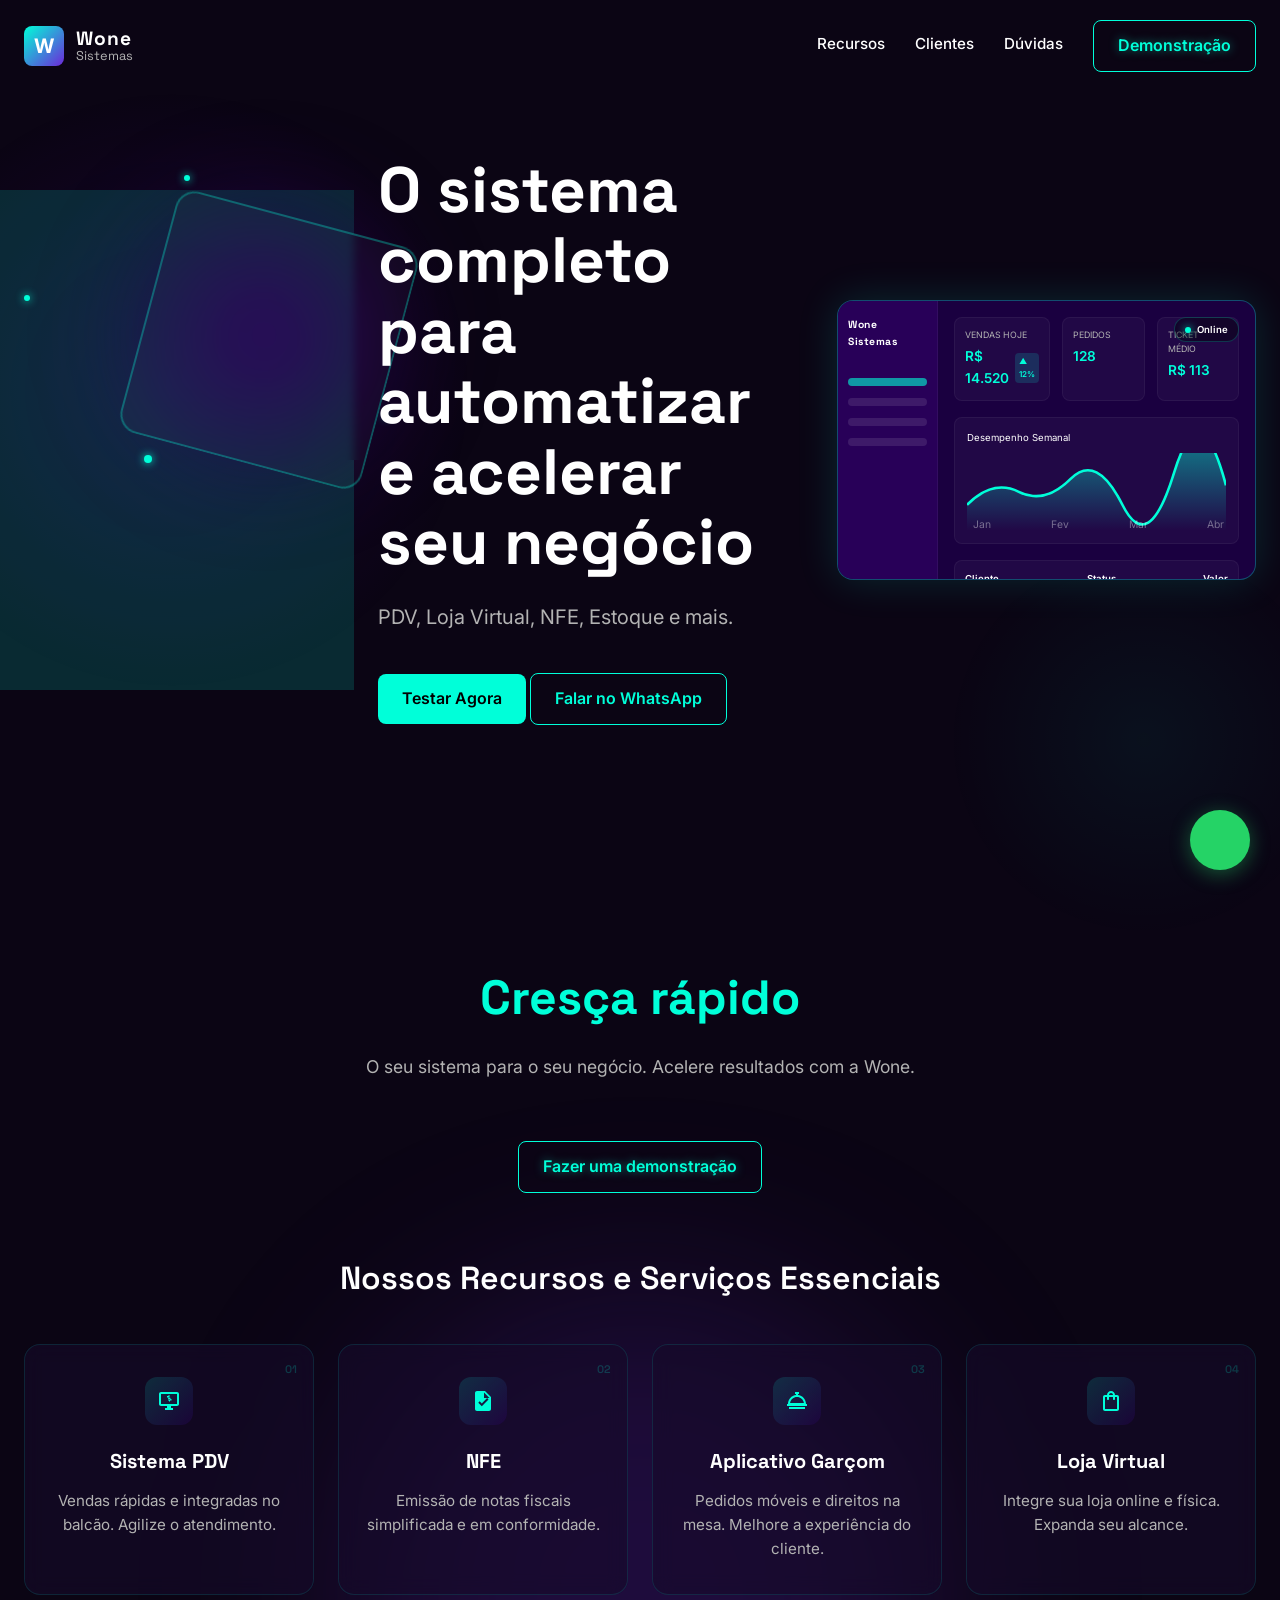
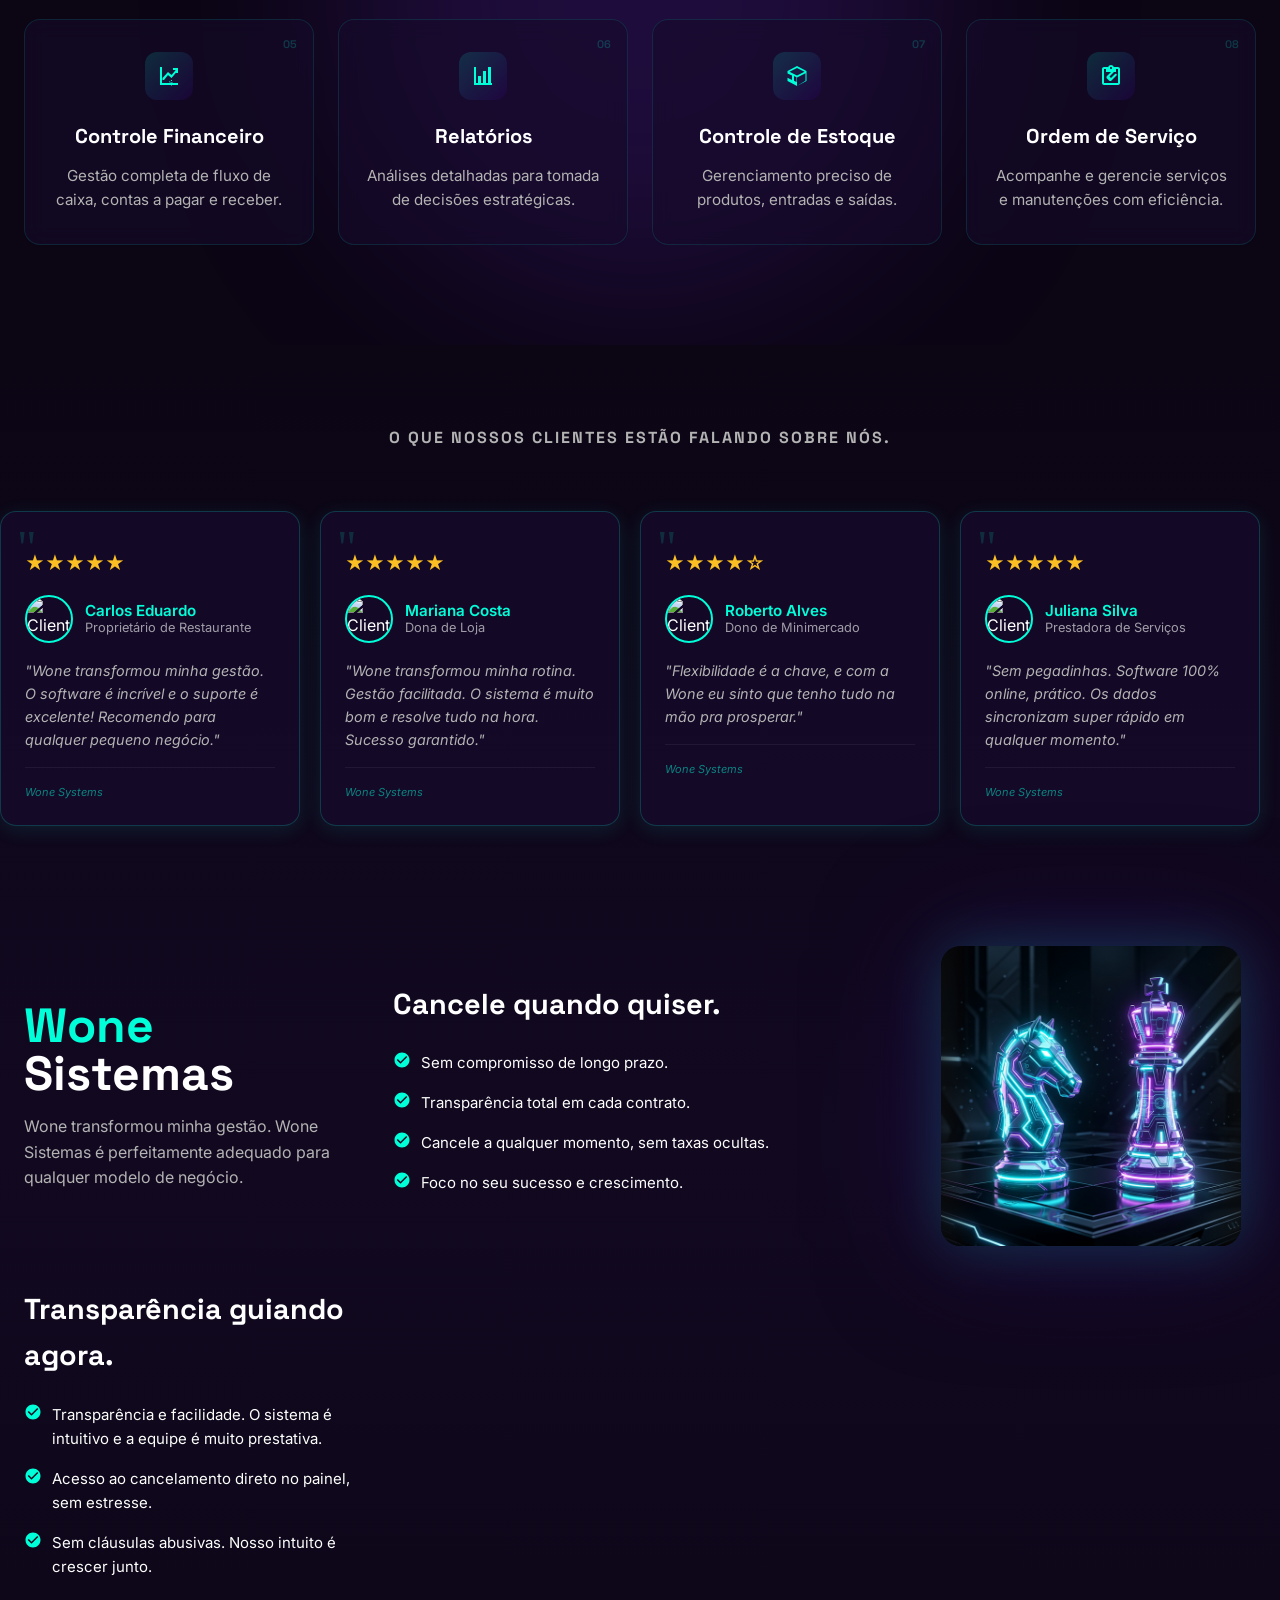
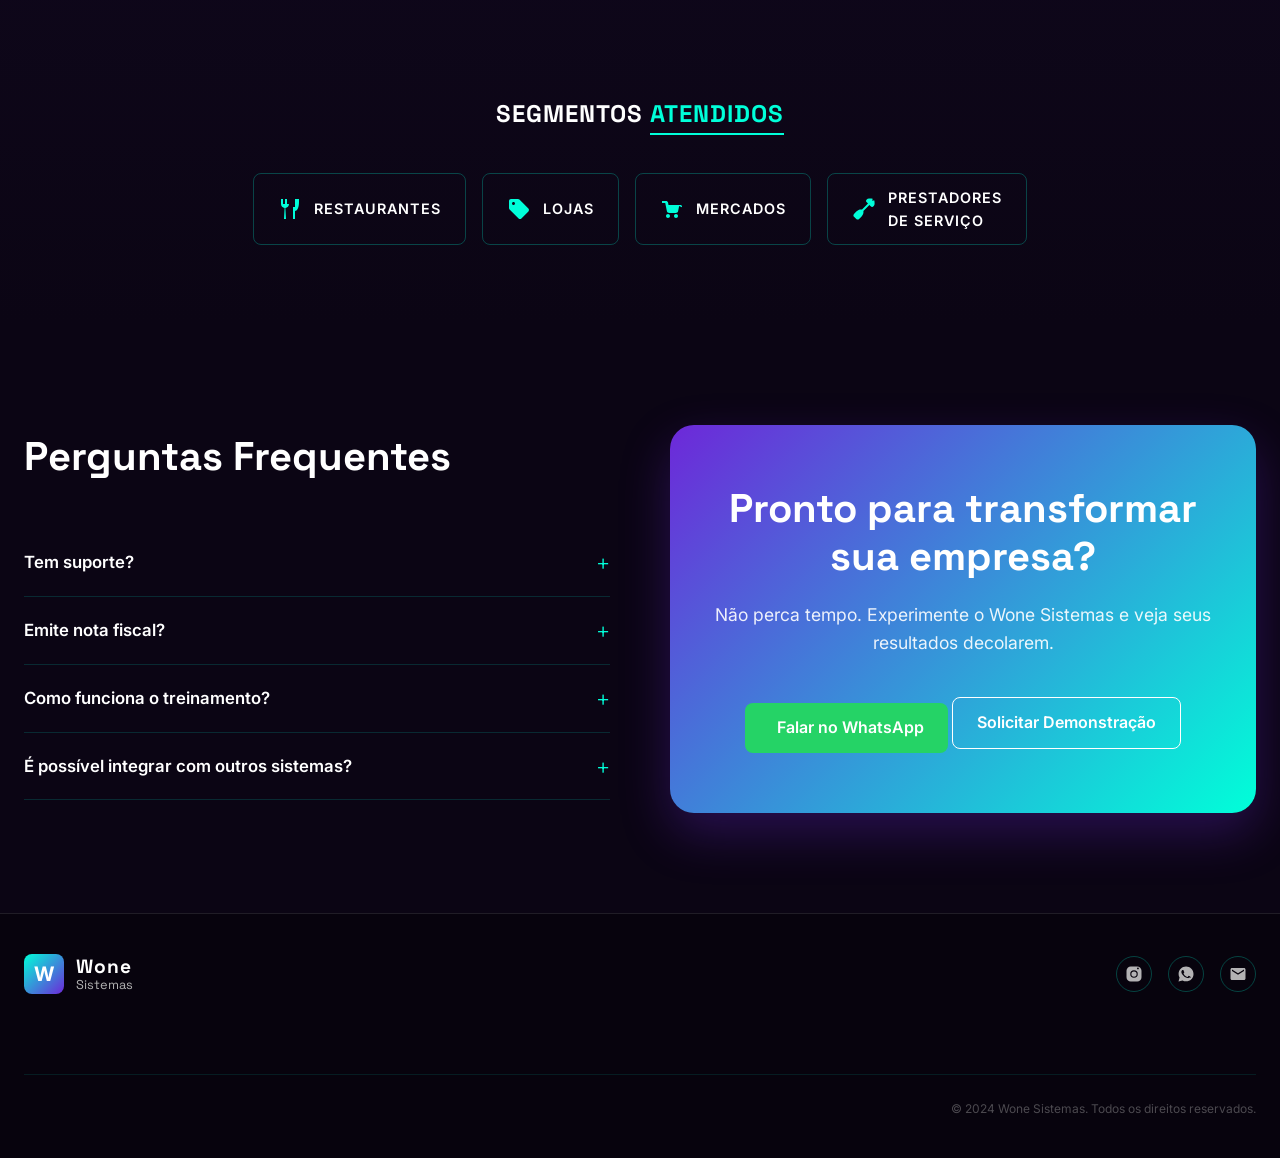
==== commit ec15c52c: "Metricas Vercel" ====
--- a/index.html
+++ b/index.html
@@ -607,6 +607,12 @@
         <i data-lucide="message-circle"></i>
     </a>
 
+    <!-- Vercel Speed Insights -->
+    <script>
+        window.si = window.si || function () { (window.siq = window.siq || []).push(arguments); };
+    </script>
+    <script defer src="/_vercel/speed-insights/script.js"></script>
+
     <!-- Scripts -->
     <script src="./script.js" defer></script>
 </body>
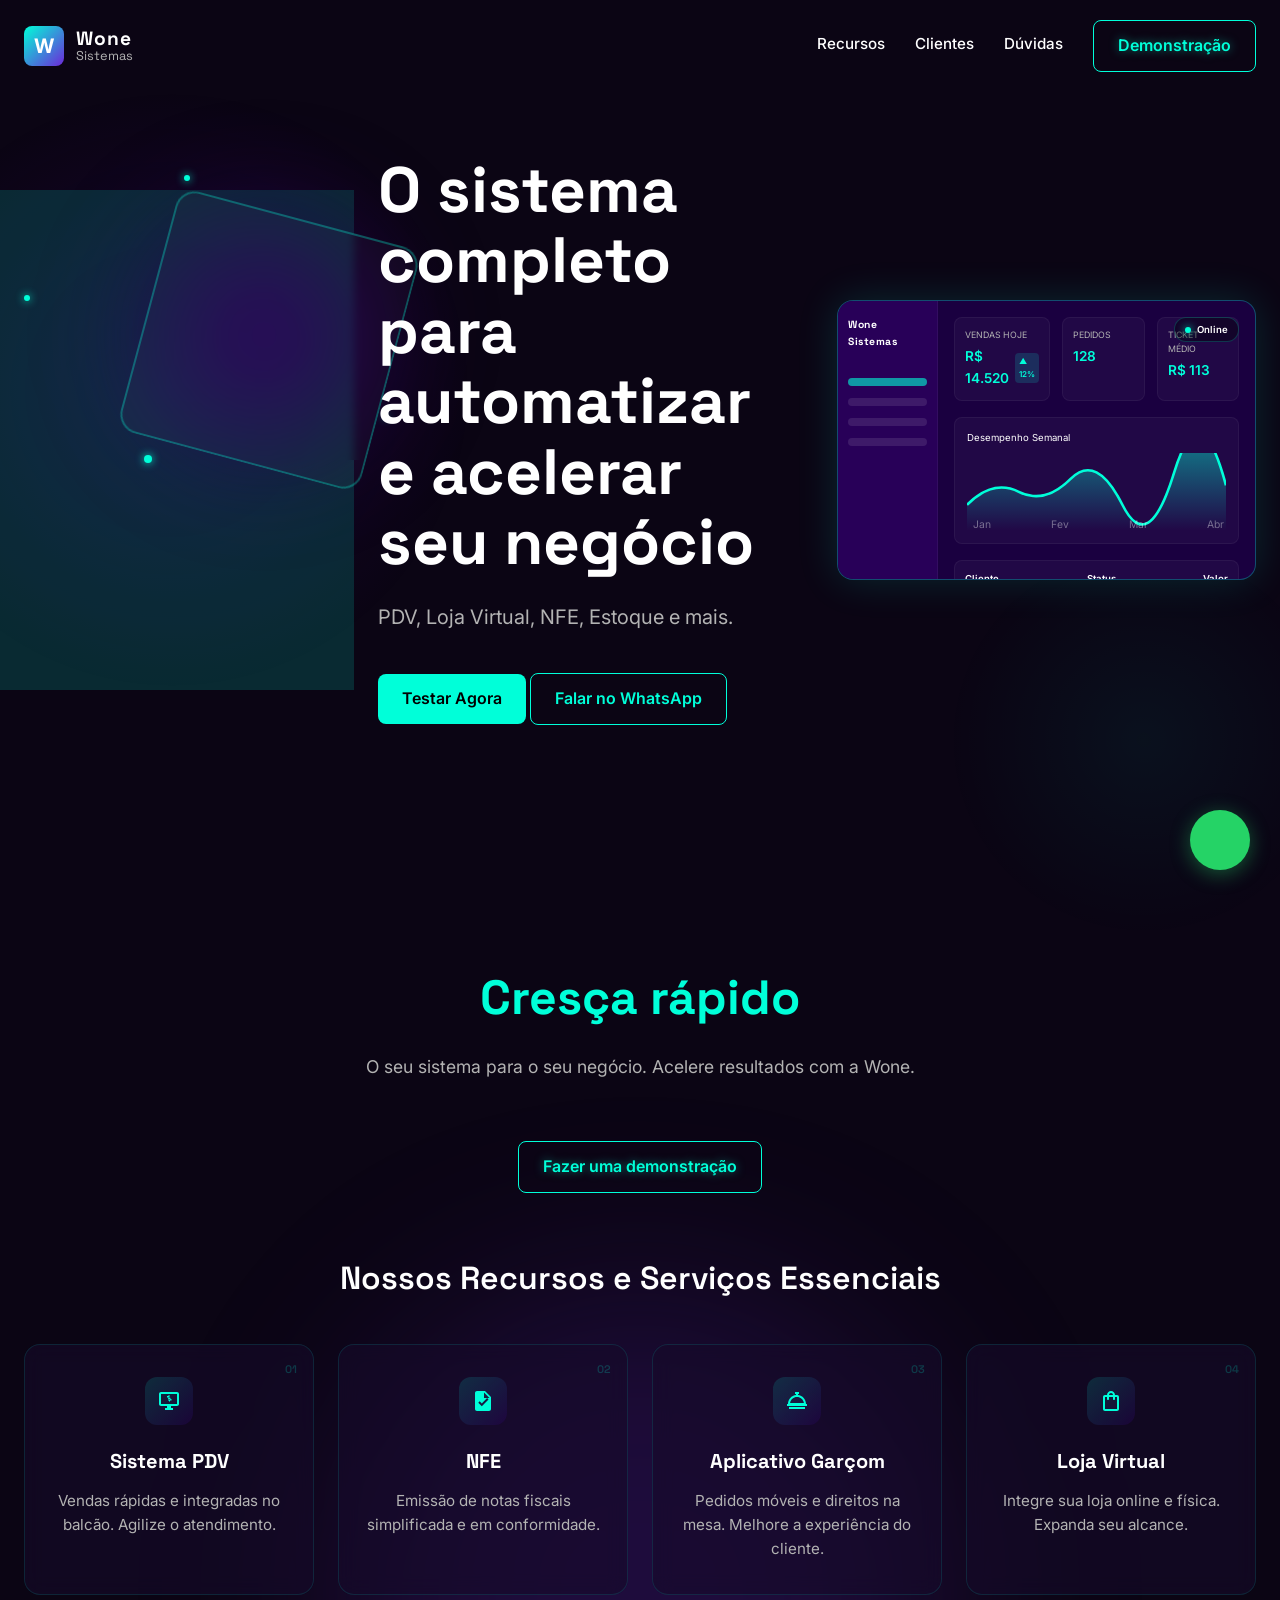
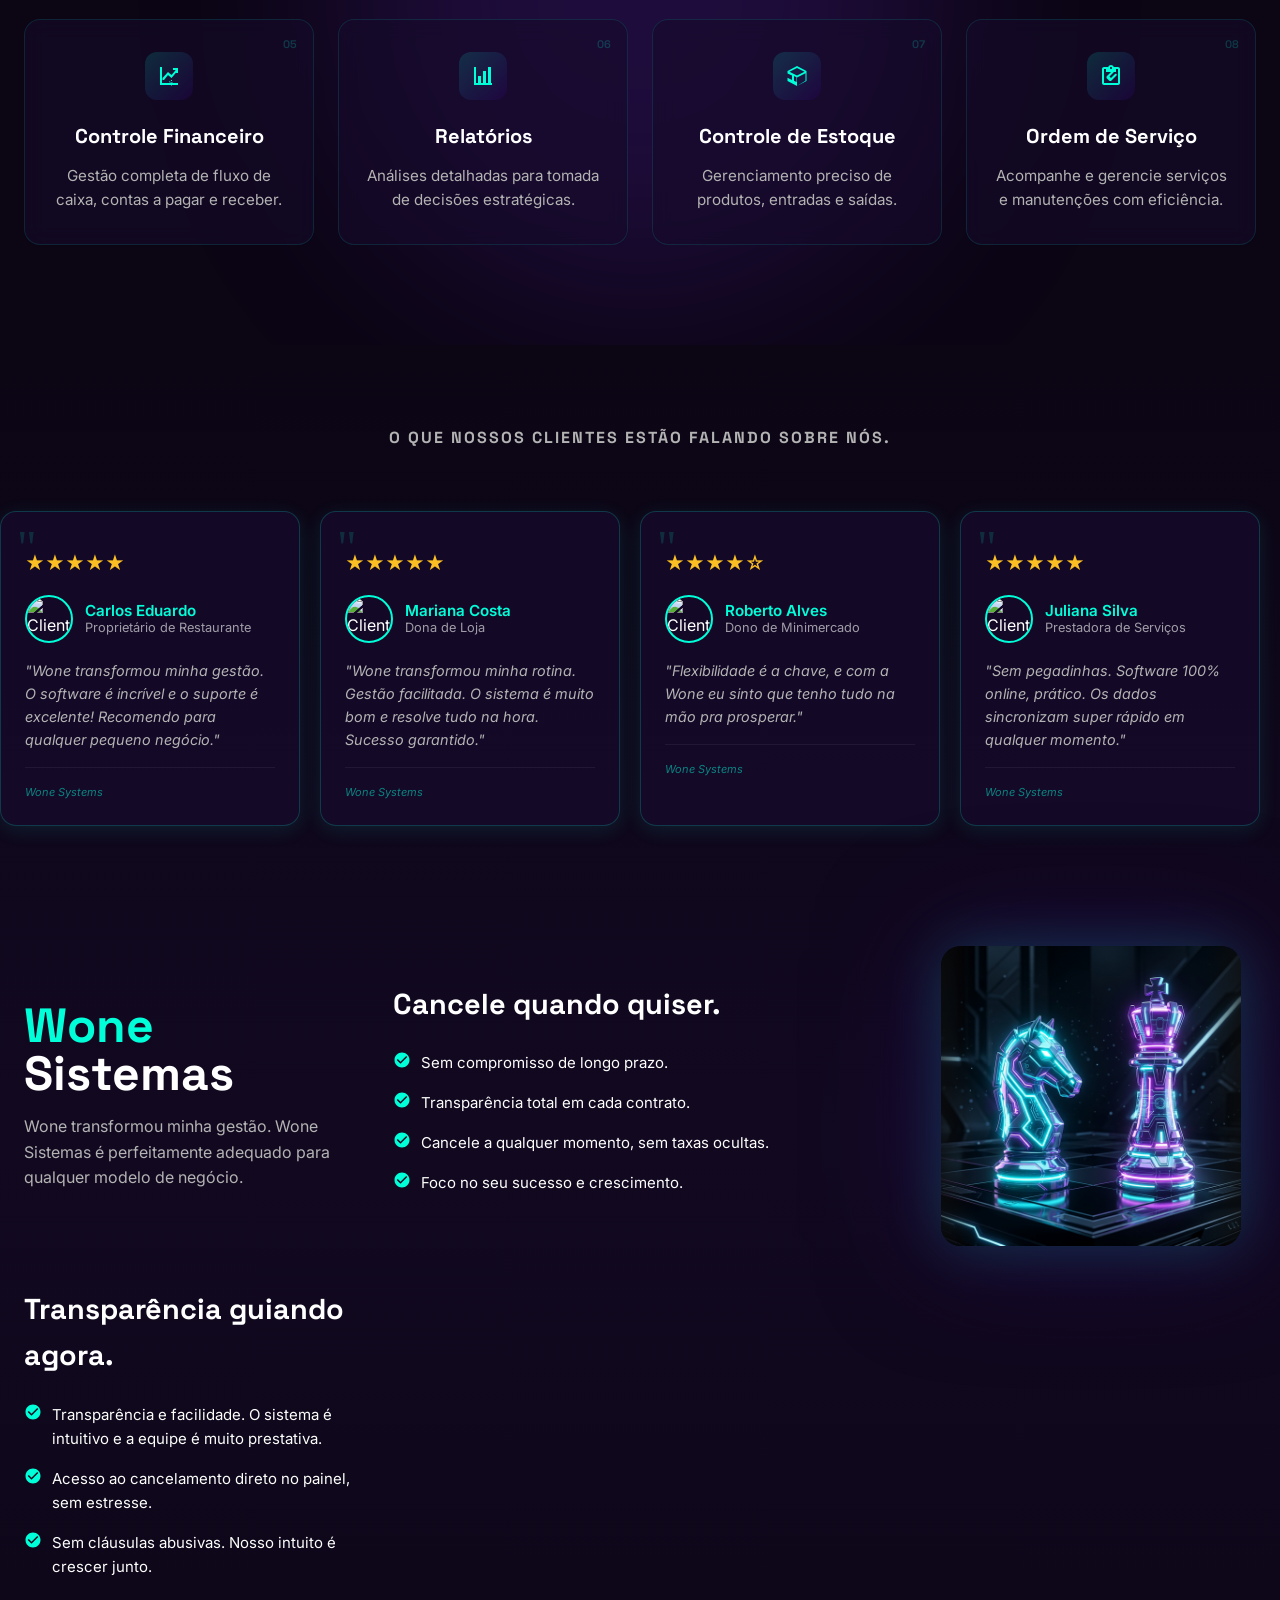
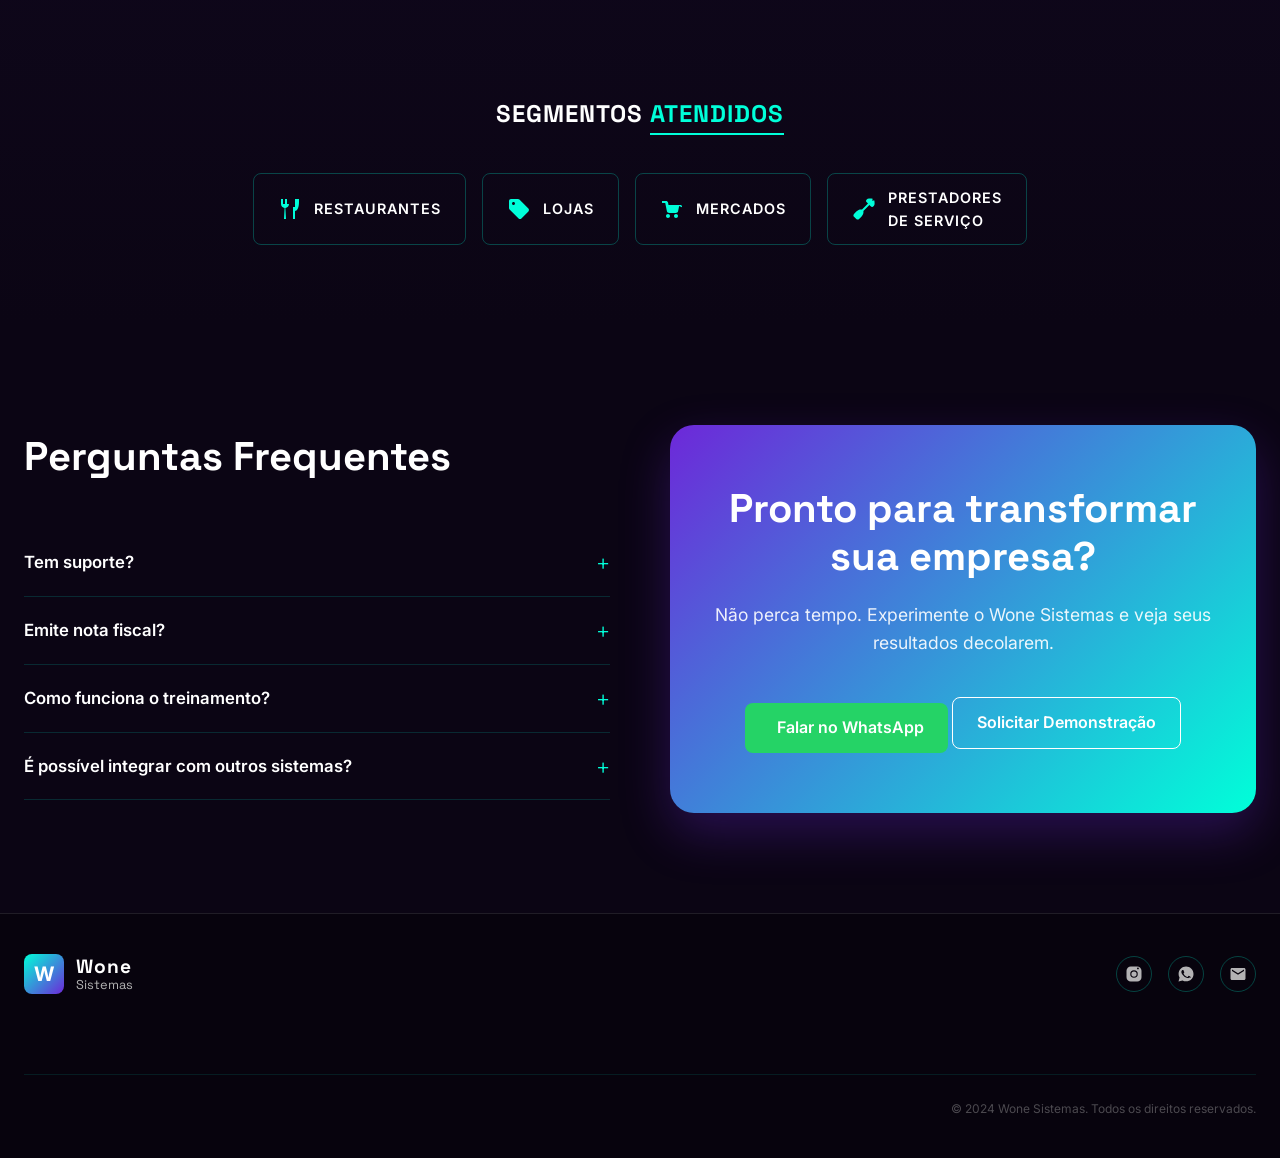
==== commit 853b3320: "alterado link de botoes, redirecionamentos." ====
--- a/index.html
+++ b/index.html
@@ -79,9 +79,10 @@
                 <!-- Botao fechar (X) visivel no mobile -->
                 <button class="menu-close-btn" id="menu-close-btn" aria-label="Fechar menu">&times;</button>
                 <a href="#recursos" class="nav-link">Recursos</a>
-                <a href="#depoimentos" class="nav-link">Clientes</a>
+                <a href="#clientes" class="nav-link">Clientes</a>
                 <a href="#faq" class="nav-link">Dúvidas</a>
-                <a href="#demo" class="btn btn-outline glow-effect">Demonstração</a>
+                <a href="https://velosistema.com.br/experimente-gratis/wonesistemas"
+                    class="btn btn-outline glow-effect">Demonstração</a>
             </nav>
             <button class="menu-btn" aria-label="Menu" id="mobile-menu-btn">
                 <i data-lucide="menu"></i>
@@ -107,10 +108,10 @@
                     <h1 class="hero-title">O sistema completo para automatizar e acelerar seu negócio</h1>
                     <p class="hero-subtitle">PDV, Loja Virtual, NFE, Estoque e mais.</p>
                     <div class="hero-cta">
-                        <a href="#testar" class="btn btn-primary"
+                        <a href="https://velosistema.com.br/experimente-gratis/wonesistemas" class="btn btn-primary"
                             onclick="gtag('event', 'click', {event_category:'CTA', event_label:'Testar Agora Hero'})">Testar
                             Agora</a>
-                        <a href="#whatsapp" class="btn btn-outline icon-btn"
+                        <a href="https://wa.me/5595991199450" class="btn btn-outline icon-btn" target="_blank"
                             onclick="gtag('event', 'click', {event_category:'CTA', event_label:'WhatsApp'})">
                             Falar no WhatsApp
                         </a>
@@ -215,7 +216,8 @@
                 <div class="demo-laptop">
                     <img src="./design/hero.png" alt="Wone Dashboard Demonstration" width="700" height="400"
                         loading="lazy" style="width: 100%; max-width: 700px; display:none;" />
-                    <a href="#demo" class="btn btn-outline glow-effect"
+                    <a href="https://velosistema.com.br/experimente-gratis/wonesistemas"
+                        class="btn btn-outline glow-effect"
                         onclick="gtag('event', 'click', {event_category:'CTA', event_label:'Demonstracao'})">Fazer uma
                         demonstração</a>
                 </div>
@@ -550,11 +552,11 @@
                 <h2>Pronto para transformar sua empresa?</h2>
                 <p>Não perca tempo. Experimente o Wone Sistemas e veja seus resultados decolarem.</p>
                 <div class="faq-cta-buttons">
-                    <a href="#whatsapp" class="btn btn-whatsapp"
+                    <a href="https://wa.me/5595991199450" class="btn btn-whatsapp" target="_blank"
                         onclick="gtag('event', 'click', {event_category:'CTA', event_label:'WhatsApp'})"><i
                             data-lucide="message-circle"></i> Falar no
                         WhatsApp</a>
-                    <a href="#demo" class="btn btn-outline-white"
+                    <a href="https://velosistema.com.br/experimente-gratis/wonesistemas" class="btn btn-outline-white"
                         onclick="gtag('event', 'click', {event_category:'CTA', event_label:'Solicitar Demo Final'})">Solicitar
                         Demonstração</a>
                 </div>
@@ -602,7 +604,7 @@
     </footer>
 
     <!-- Whatsapp Float -->
-    <a href="https://wa.me/5585991199450" class="whatsapp-float popup-anim" target="_blank"
+    <a href="https://wa.me/5595991199450" class="whatsapp-float popup-anim" target="_blank"
         aria-label="Chat on WhatsApp">
         <i data-lucide="message-circle"></i>
     </a>
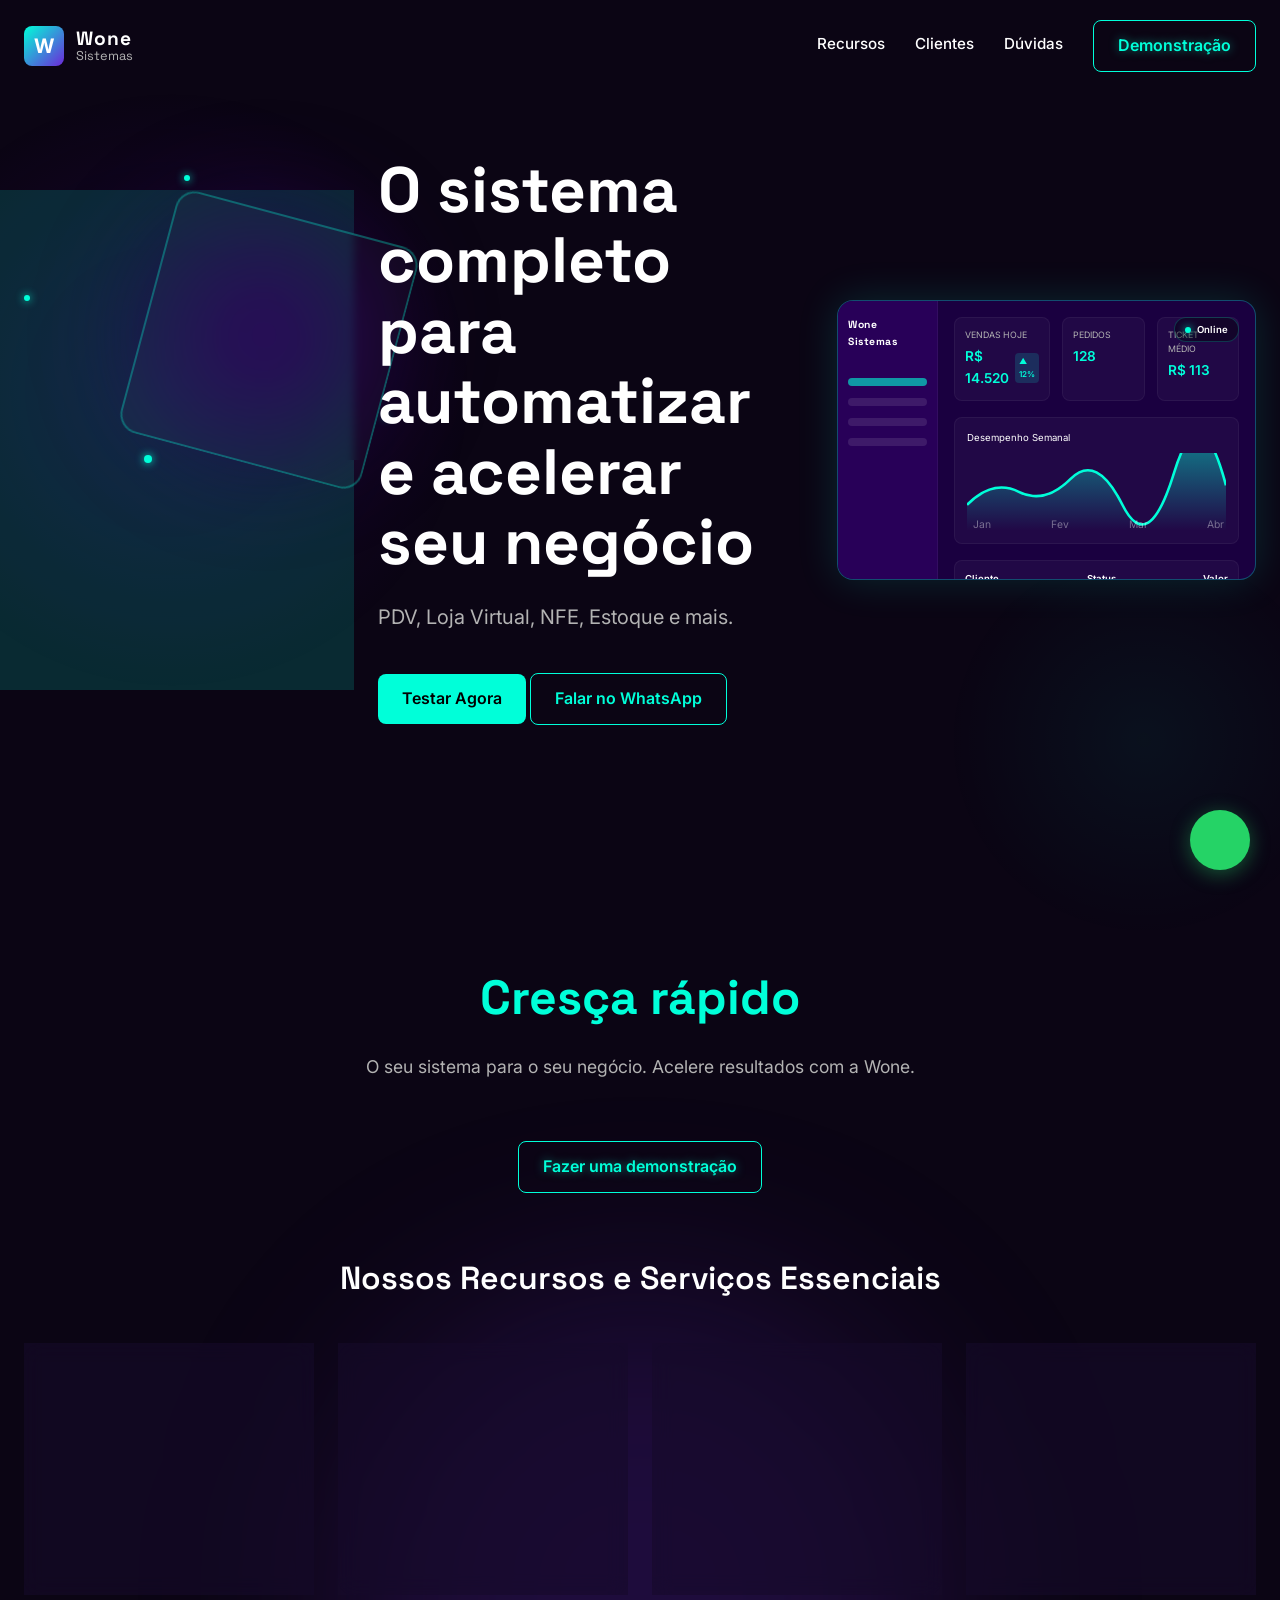
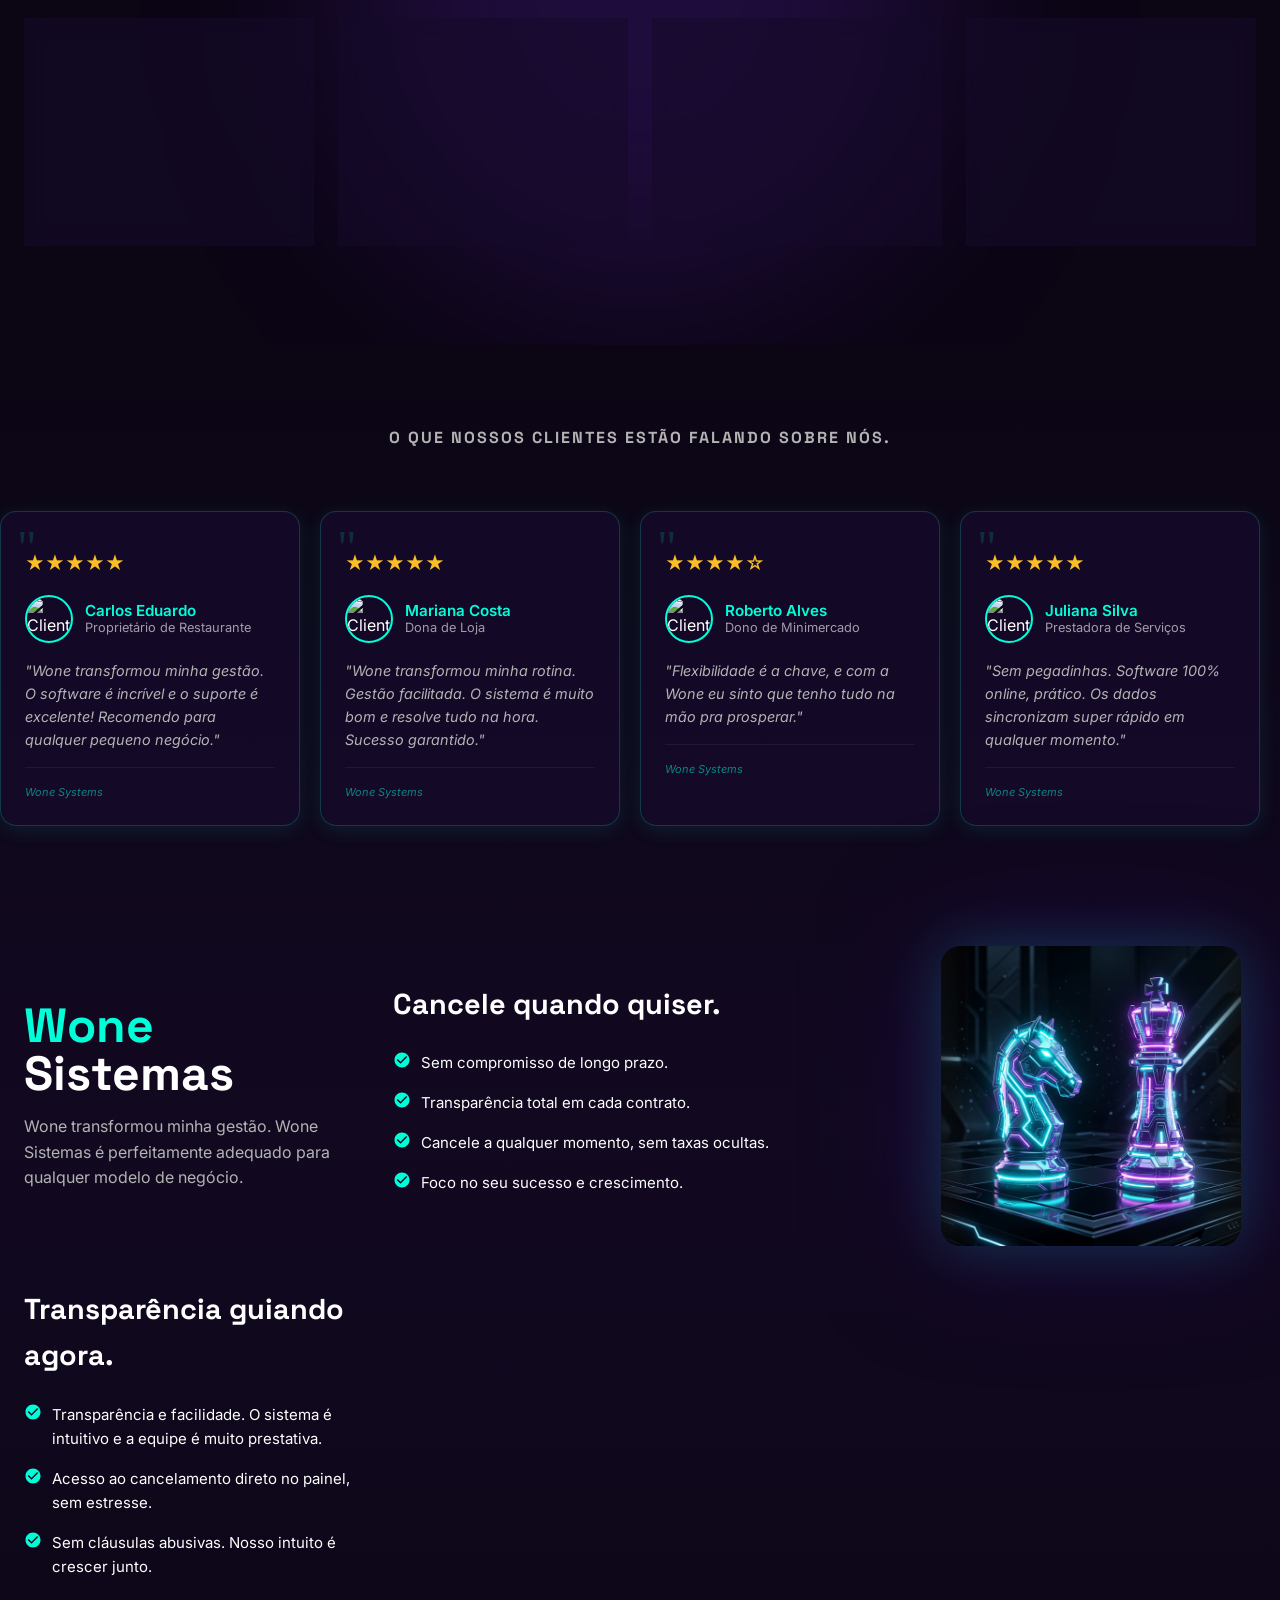
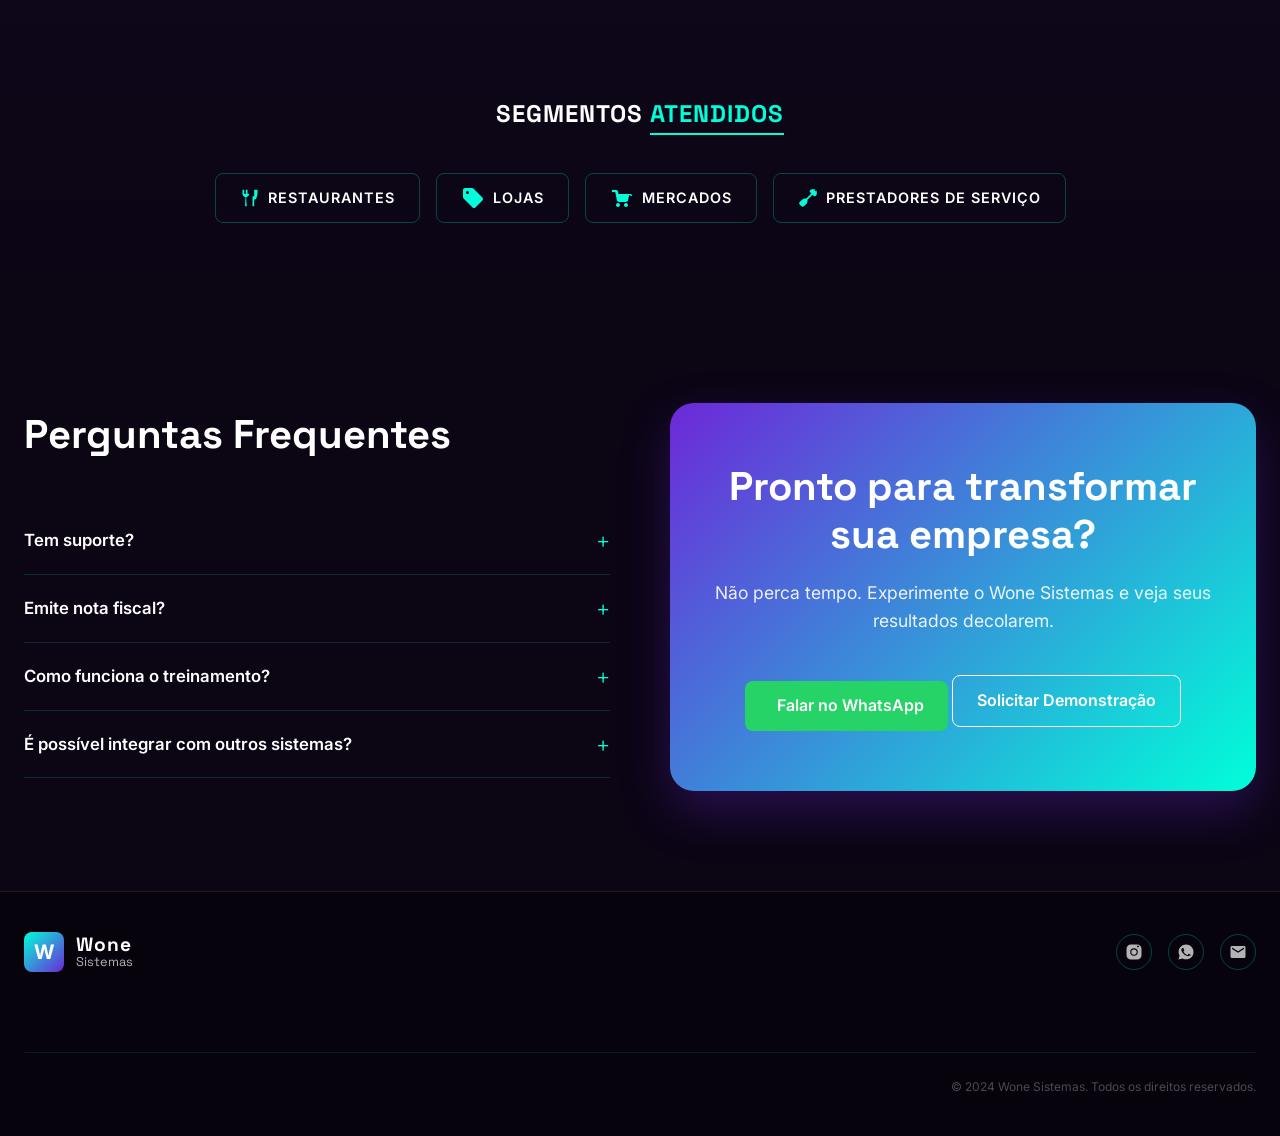
==== commit 5171ba5d: "Ajustes icones para mobile" ====
--- a/index.html
+++ b/index.html
@@ -470,7 +470,7 @@
                 <h4 class="segments-title">SEGMENTOS <span>ATENDIDOS</span></h4>
                 <div class="segments-grid">
                     <div class="segment-item">
-                        <svg width="24" height="24" viewBox="0 0 24 24" fill="#00FED9">
+                        <svg width="20" height="20" viewBox="0 0 24 24" fill="#00FED9">
                             <path
                                 d="M11,2v5H9V2H7v5H5V2H3v5c0,2.1,1.6,3.8,3.6,4L6,22h2l-0.6-11C9.4,10.8,11,9.1,11,7V2h0z M19,2H17v8h-2v12h2V14C19,14,21,11,21,5V2z" />
                         </svg>
@@ -491,11 +491,12 @@
                         <span>MERCADOS</span>
                     </div>
                     <div class="segment-item">
-                        <svg width="24" height="24" viewBox="0 0 24 24" fill="#00FED9">
+                        <svg width="20" height="20" viewBox="0 0 24 24" fill="#00FED9">
                             <path
                                 d="M21 2c-.6-.6-2-.6-4-.6s-3 1.5-3 2.5c0 .5.3 1 1 1.7l1 1-6 6c-2-.3-4 .3-5.7 2L2 16.9c-.8.8-.8 2 0 2.8l2.3 2.3c.8.8 2 .8 2.8 0L9.4 19.7c1.7-1.7 2.3-3.7 2-5.7l6-6 1 1c.7.7 1.2 1 1.7 1 1 0 2.5-1.5 2.5-3s0-3.4-.6-4l-1 1-1-1 1-1z" />
                         </svg>
-                        <span>PRESTADORES<br>DE SERVIÇO</span>
+                        <span class="prestadores-desktop">PRESTADORES DE SERVIÇO</span>
+                        <span class="prestadores-mobile">PREST. DE SERVIÇO</span>
                     </div>
                 </div>
             </div>
--- a/style.css
+++ b/style.css
@@ -1 +1 @@
-:root{--bg-main:#0b0514;--bg-card:rgba(22,10,43,0.6);--bg-card-border:rgba(255,255,255,0.1);--color-primary:#00ffd9;--color-primary-hover:#00ccad;--color-secondary:#6d28d9;--color-text:#ffffff;--color-text-muted:#b3b3b3;--font-heading:'Space Grotesk',sans-serif;--font-body:'Inter',sans-serif;--transition:all 0.3s cubic-bezier(0.25,0.8,0.25,1);}*{margin:0;padding:0;box-sizing:border-box;}html{scroll-behavior:smooth;overflow-x:hidden;}body{background-color:var(--bg-main);color:var(--color-text);font-family:var(--font-body);line-height:1.6;overflow-x:hidden;}.ambient-light{position:fixed;pointer-events:none;z-index:0;border-radius:50%;}.light-1{top:10%;left:-10%;width:600px;height:600px;background:radial-gradient(circle,rgba(40,0,88,0.4) 0%,transparent 70%);}.light-2{top:60%;right:-5%;width:400px;height:400px;background:radial-gradient(circle,rgba(0,254,217,0.05) 0%,transparent 70%);}h1,h2,h3,h4,.logo-text{font-family:var(--font-heading);}a{text-decoration:none;color:inherit;}.container{max-width:1280px;margin:0 auto;padding:0 24px;}.text-center{text-align:center;}.relative{position:relative;}.btn{display:inline-flex;align-items:center;justify-content:center;gap:8px;padding:12px 24px;border-radius:8px;font-weight:600;font-size:1rem;cursor:pointer;transition:var(--transition);border:none;}.btn-primary{background-color:var(--color-primary);color:#000;}.btn-primary:hover{background-color:var(--color-primary-hover);transform:translateY(-2px);box-shadow:0 4px 15px rgba(0,255,217,0.4);}.btn-outline{background-color:transparent;border:1px solid var(--color-primary);color:var(--color-primary);}.btn-outline:hover{background-color:rgba(0,255,217,0.1);transform:translateY(-2px);box-shadow:0 4px 15px rgba(0,255,217,0.2);}.btn-outline-white{background-color:transparent;border:1px solid #fff;color:#fff;}.btn-outline-white:hover{background-color:rgba(255,255,255,0.1);transform:translateY(-2px);}.btn-whatsapp{background-color:#25D366;color:#fff;}.btn-whatsapp:hover{background-color:#1ebc5a;transform:translateY(-2px);box-shadow:0 4px 15px rgba(37,211,102,0.4);}.glow-effect{text-shadow:0 0 10px rgba(0,255,217,0.5);}.glow-bg{position:absolute;border-radius:50%;filter:blur(100px);z-index:-1;}.navbar{position:fixed;top:0;left:0;width:100%;z-index:100;padding:20px 0;background:transparent;border-bottom:1px solid transparent;transition:all 0.3s ease;}.navbar.scrolled{background:rgba(11,5,20,0.95);backdrop-filter:blur(12px);border-bottom:1px solid rgba(0,254,217,0.08);padding:15px 0;}.nav-container{display:flex;justify-content:space-between;align-items:center;}.logo{display:flex;align-items:center;gap:12px;}.logo-icon{width:40px;height:40px;border-radius:8px;background:linear-gradient(135deg,var(--color-primary),var(--color-secondary));display:flex;align-items:center;justify-content:center;font-weight:700;font-size:20px;color:#fff;}.logo-icon-small{width:30px;height:30px;border-radius:6px;background:linear-gradient(135deg,var(--color-primary),var(--color-secondary));display:flex;align-items:center;justify-content:center;font-weight:700;font-size:16px;color:#fff;}.logo-text{display:flex;flex-direction:column;line-height:1.1;}.logo-text-small{display:flex;flex-direction:column;line-height:1.1;font-size:0.8rem;}.wone{font-weight:700;font-size:1.2rem;letter-spacing:1px;}.logo-text-small .wone{font-size:1rem;}.sistemas{font-size:0.8rem;color:var(--color-text-muted);}.nav-links{display:flex;align-items:center;gap:30px;}.nav-link{color:var(--color-text);font-weight:500;font-size:0.95rem;transition:color 0.3s ease;position:relative;padding-bottom:4px;}.nav-link::after{content:'';position:absolute;bottom:0;left:0;width:0;height:2px;background:#00FED9;transition:width 0.3s ease;}.nav-link:hover,.nav-link.active{color:#00FED9;}.nav-link:hover::after,.nav-link.active::after{width:100%;}.menu-btn{background:none;border:none;color:#fff;cursor:pointer;display:none;width:32px;height:32px;align-items:center;justify-content:center;}.menu-close-btn{display:none;position:absolute;top:24px;right:24px;color:#00FED9;font-size:28px;background:none;border:none;cursor:pointer;line-height:1;z-index:1001;}.menu-overlay{display:none;position:fixed;top:0;left:0;width:100vw;height:100vh;background:rgba(0,0,0,0.6);z-index:998;}.hero{position:relative;padding:80px 0 100px;min-height:100vh;display:flex;align-items:center;overflow:hidden;}.hero-abstract-shape{position:absolute;top:15%;left:5%;width:400px;height:400px;z-index:1;}.hero-abstract-shape::before{content:'';position:absolute;top:0;left:0;width:100%;height:100%;background:radial-gradient(circle,#280058 0%,transparent 60%);border-radius:50%;filter:blur(40px);}.abstract-box{position:absolute;top:20%;left:20%;width:250px;height:250px;border:2px solid rgba(0,254,217,0.3);border-radius:20px;transform:rotate(15deg);backdrop-filter:blur(4px);-webkit-backdrop-filter:blur(4px);background:rgba(255,255,255,0.02);animation:float 8s ease-in-out infinite alternate;will-change:transform;}.particle{position:absolute;width:6px;height:6px;background-color:#00FED9;border-radius:50%;box-shadow:0 0 8px #00FED9;animation:pulse-particle 3s infinite alternate,float-particle 10s linear infinite;will-change:transform,opacity;}.p1{top:10%;left:30%;animation-delay:0s,0s;}.p2{top:70%;left:80%;animation-delay:0.5s,1s;width:4px;height:4px;}.p3{top:40%;left:-10%;animation-delay:1s,2s;}.p4{top:80%;left:20%;animation-delay:1.5s,3s;width:8px;height:8px;}@keyframes pulse-particle{0%{opacity:0.3;transform:scale(0.8);}100%{opacity:1;transform:scale(1.2);}}@keyframes float-particle{0%{transform:translateY(0) translateX(0);}33%{transform:translateY(-20px) translateX(10px);}66%{transform:translateY(10px) translateX(-15px);}100%{transform:translateY(0) translateX(0);}}.hero-glow-2{bottom:10%;right:15%;width:500px;height:500px;background:rgba(0,255,217,0.15);}.hero-container{display:grid;grid-template-columns:1fr 1fr;gap:40px;align-items:center;}.hero-content{max-width:600px;z-index:2;}.hero-title{font-size:clamp(2.5rem,5vw,4rem);line-height:1.1;margin-bottom:24px;font-weight:700;}.hero-subtitle{font-size:1.25rem;color:var(--color-text-muted);margin-bottom:40px;max-width:90%;}.hero-buttons{display:flex;gap:16px;flex-wrap:wrap;}.hero-image{position:relative;animation:float 6s ease-in-out infinite;z-index:2;}.hero-image img{width:100%;max-width:800px;height:auto;object-fit:contain;filter:drop-shadow(0 20px 50px rgba(0,0,0,0.5));border-radius:16px;}.features{padding:60px 0 100px;position:relative;}.section-title{font-size:3rem;color:var(--color-primary);margin-bottom:16px;}.section-subtitle{font-size:1.1rem;color:var(--color-text-muted);margin-bottom:60px;}.subsection-title{font-size:2rem;margin:60px 0 40px;font-weight:600;text-align:center;}.demo-laptop{margin:40px auto;text-align:center;}.features-glow{top:50%;left:50%;transform:translate(-50%,-50%);width:600px;height:600px;background:rgba(109,40,217,0.2);}.features-grid{display:grid;grid-template-columns:repeat(auto-fit,minmax(280px,1fr));gap:24px;position:relative;z-index:2;}.feature-card{position:relative;background:var(--bg-card);border:1px solid rgba(0,254,217,0.12);border-radius:16px;padding:32px 24px;text-align:center;backdrop-filter:blur(10px);transition:var(--transition);}.feature-card:hover{transform:translateY(-4px);border-color:rgba(0,254,217,0.45);box-shadow:0 8px 32px rgba(0,254,217,0.12);}.card-number{position:absolute;top:16px;right:16px;color:#00FED9;opacity:0.2;font-size:11px;font-family:var(--font-heading);font-weight:600;}.feature-card .icon-box{width:64px;height:64px;background:rgba(0,255,217,0.1);border-radius:16px;display:flex;justify-content:center;align-items:center;margin:0 auto 20px;color:var(--color-primary);font-size:32px;transition:var(--transition);}.feature-card:hover .icon-box{background:var(--color-primary);color:#000;box-shadow:0 0 20px rgba(0,255,217,0.5);}.feature-card h4{font-size:1.25rem;margin-bottom:12px;}.feature-card p{color:var(--color-text-muted);font-size:0.95rem;}.trust{padding:80px 0;background:linear-gradient(to bottom,#0b0514,#120921,#0b0514);position:relative;}.trust-subtitle{font-size:1rem;letter-spacing:2px;text-transform:uppercase;margin-bottom:40px;color:var(--color-text-muted);}.testimonials-carousel{display:flex;gap:20px;overflow-x:auto;padding:20px 24px 40px;scroll-snap-type:x mandatory;-ms-overflow-style:none;scrollbar-width:none;}.testimonials-carousel::-webkit-scrollbar{display:none;}.testimonial-card{position:relative;min-width:300px;flex:0 0 300px;background:rgba(22,10,43,0.8);border:1px solid rgba(0,254,217,0.2);border-radius:16px;padding:24px;padding-top:36px;scroll-snap-align:start;box-shadow:0 4px 20px rgba(0,255,217,0.1);transition:border-color 0.3s ease;}.testimonial-card:hover{border-color:rgba(0,254,217,0.45);}.carousel-dots{display:none;justify-content:center;align-items:center;gap:8px;margin-top:16px;padding-bottom:8px;}.dot{width:8px;height:8px;background:rgba(0,254,217,0.2);border-radius:50%;transition:all 0.3s ease;cursor:pointer;}.dot.active{background:#00FED9;width:20px;border-radius:4px;}.quote-mark{position:absolute;top:12px;left:16px;font-size:48px;color:rgba(0,254,217,0.15);font-family:Georgia,serif;line-height:1;}.stars{color:#fbbf24;margin-bottom:16px;font-size:1.2rem;}.client-avatar{display:flex;align-items:center;gap:12px;margin-bottom:16px;}.client-avatar img{width:48px;height:48px;border-radius:50%;object-fit:cover;border:2px solid #00FED9;}.client-info{display:flex;flex-direction:column;line-height:1.2;}.client-name{color:#00FED9;font-weight:600;font-size:0.95rem;}.client-role{font-weight:400;font-size:0.8rem;color:#FDFEFC;opacity:0.6;}.testimonial-card p{font-size:0.9rem;color:var(--color-text-muted);font-style:italic;margin-bottom:16px;}.client-footer{border-top:1px solid rgba(255,255,255,0.06);padding-top:16px;margin-top:auto;}.client-logo-w{font-size:11px;font-style:italic;color:rgba(0,254,217,0.5);}.trust-features{display:grid;grid-template-columns:1fr 1.5fr 1fr;gap:40px;align-items:center;margin-top:80px;}.trust-title-logo{font-size:3rem;line-height:1;margin-bottom:16px;}.trust-desc{color:var(--color-text-muted);}.trust-title{font-size:1.8rem;margin-bottom:24px;color:#fff;}.trust-list{list-style:none;}.trust-list li{display:flex;align-items:flex-start;margin-bottom:16px;color:#FDFEFC;font-size:15px;}.list-icon{fill:#00FED9;flex-shrink:0;width:18px;height:18px;margin-right:10px;}.trust-feature-illustration{position:relative;max-width:400px;margin:0 auto;}.chess-wrapper{position:relative;border-radius:20px;overflow:hidden;box-shadow:0 0 60px rgba(0,254,217,0.2),0 0 120px rgba(40,0,88,0.6);}.chess-wrapper img.chess-img{width:100%;display:block;animation:float 8s ease-in-out infinite;}.chess-overlay{position:absolute;top:-5%;left:-5%;width:110%;height:110%;background:linear-gradient(to right,#0d0d0d 0%,transparent 15%,transparent 85%,#0d0d0d 100%);pointer-events:none;z-index:2;}.segments{margin-top:100px;}.segments-title{font-size:1.5rem;margin-bottom:40px;letter-spacing:1px;}.segments-title span{color:var(--color-primary);border-bottom:2px solid var(--color-primary);padding-bottom:4px;}.segments-grid{display:flex;justify-content:center;gap:16px;flex-wrap:wrap;}.segment-item{display:flex;flex-direction:row;align-items:center;gap:12px;color:#fff;font-weight:600;font-size:0.9rem;letter-spacing:1px;background:transparent;border:1px solid rgba(0,254,217,0.25);padding:12px 24px;border-radius:8px;transition:0.3s ease;text-align:left;cursor:pointer;}.segment-item:hover{background:rgba(0,254,217,0.08);border-color:#00FED9;transform:translateY(-2px);}.faq-cta{display:grid;grid-template-columns:1fr 1fr;gap:60px;padding:100px 24px;align-items:start;}.faq-title{font-size:2.5rem;margin-bottom:40px;}.accordion-item{border-bottom:1px solid rgba(0,254,217,0.15);overflow:hidden;transition:background 0.3s ease;}.accordion-item.active{background:rgba(0,255,217,0.04);}.accordion-header{padding:20px 0;display:flex;justify-content:space-between;align-items:center;cursor:pointer;font-weight:600;font-size:1.05rem;color:var(--color-text);transition:color 0.3s ease;user-select:none;}.accordion-item.active .accordion-header{color:#00FED9;}.acc-icon{font-size:1.4rem;font-weight:300;color:#00FED9;transition:transform 0.4s ease;line-height:1;flex-shrink:0;}.accordion-item.active .acc-icon{transform:rotate(45deg);}.accordion-content{max-height:0;overflow:hidden;transition:max-height 0.4s ease,padding 0.4s ease;padding:0;color:var(--color-text-muted);line-height:1.7;}.accordion-item.active .accordion-content{max-height:300px;padding:0 0 20px;}.cta-card{background:linear-gradient(135deg,var(--color-secondary),var(--color-primary));border-radius:24px;padding:60px 40px;text-align:center;box-shadow:0 20px 50px rgba(109,40,217,0.3);}.cta-card h2{font-size:2.5rem;margin-bottom:20px;line-height:1.2;}.cta-card p{font-size:1.1rem;margin-bottom:40px;opacity:0.9;}.cta-buttons{display:flex;flex-direction:column;gap:16px;align-items:center;}.main-footer{border-top:1px solid var(--bg-card-border);padding:40px 0;background:#07030d;}.footer-content{display:flex;justify-content:space-between;align-items:center;flex-wrap:wrap;gap:60px;}.footer-contacts{display:flex;gap:16px;align-items:center;}.footer-icon{width:36px;height:36px;border:1px solid rgba(0,254,217,0.25);border-radius:50%;display:flex;align-items:center;justify-content:center;transition:0.3s ease;}.footer-icon .svg-social{fill:#FDFEFC;opacity:0.7;transition:0.3s ease;width:18px;height:18px;}.footer-icon:hover{background:rgba(0,254,217,0.1);border-color:#00FED9;}.footer-icon:hover .svg-social{fill:#00FED9;opacity:1;}.footer-bottom{width:100%;border-top:1px solid rgba(0,254,217,0.1);padding-top:24px;margin-top:20px;display:flex;justify-content:flex-end;}.footer-copy{color:var(--color-text-muted);font-size:12px;opacity:0.4;text-align:right;}.page-footer-nav{margin-top:60px;padding-top:40px;border-top:1px solid var(--bg-card-border);display:flex;justify-content:space-between;align-items:center;}.footer-links{display:flex;gap:24px;font-size:0.9rem;color:var(--color-text-muted);}.footer-links a:hover{color:var(--color-text);}.whatsapp-float{position:fixed;bottom:30px;right:30px;width:60px;height:60px;background-color:#25D366;color:#FFF;border-radius:50px;text-align:center;font-size:30px;box-shadow:0 4px 20px rgba(37,211,102,0.4);z-index:100;display:flex;align-items:center;justify-content:center;transition:var(--transition);}.whatsapp-float:hover{background-color:#1ebc5a;transform:scale(1.1);}.whatsapp-float i{width:32px;height:32px;}@keyframes fadeInUp{from{opacity:0;transform:translateY(40px);}to{opacity:1;transform:translateY(0);}}.fade-in-up{opacity:0;animation:fadeInUp 0.8s ease forwards;}.mockup-dashboard{width:100%;max-width:420px;height:280px;background:#1a0040;border:1px solid rgba(0,254,217,0.3);border-radius:16px;box-shadow:0 0 40px rgba(0,254,217,0.15);display:flex;overflow:hidden;margin:0 auto;animation:floatDashboard 6s ease-in-out infinite;will-change:transform;}@keyframes floatDashboard{0%{transform:translateY(0px);}50%{transform:translateY(-15px);}100%{transform:translateY(0px);}}.mockup-sidebar{width:100px;background:#280058;padding:16px 10px;display:flex;flex-direction:column;gap:12px;border-right:1px solid rgba(255,255,255,0.05);}.mockup-logo{color:#fff;font-size:0.65rem;font-weight:700;margin-bottom:16px;font-family:var(--font-heading);letter-spacing:0.5px;}.mockup-nav-item{width:100%;height:8px;background:rgba(255,255,255,0.1);border-radius:4px;}.mockup-nav-item.active{background:rgba(0,254,217,0.6);}.mockup-main{flex:1;padding:16px;display:flex;flex-direction:column;gap:16px;}.online-indicator{position:absolute;top:16px;right:16px;font-size:0.6rem;font-weight:600;color:#fff;display:flex;align-items:center;gap:6px;background:rgba(0,0,0,0.4);padding:4px 10px;border-radius:12px;border:1px solid rgba(0,254,217,0.2);}.pulse-dot{width:6px;height:6px;background-color:#00FED9;border-radius:50%;box-shadow:0 0 8px #00FED9;animation:simple-pulse 2s infinite;}@keyframes simple-pulse{0%{transform:scale(0.9);opacity:0.7;}50%{transform:scale(1.1);opacity:1;}100%{transform:scale(0.9);opacity:0.7;}}.mockup-cards{display:flex;gap:12px;}.mockup-card{flex:1;background:rgba(255,255,255,0.03);border:1px solid rgba(255,255,255,0.05);border-radius:8px;padding:10px;display:flex;flex-direction:column;gap:4px;}.mockup-card .card-title{font-size:0.55rem;color:var(--color-text-muted);text-transform:uppercase;}.mockup-card .card-value{font-size:0.85rem;font-weight:600;color:#00FED9;display:flex;align-items:center;gap:6px;}.micro-tag{font-size:0.5rem;color:#00FED9;background:rgba(0,254,217,0.15);padding:2px 4px;border-radius:4px;}.mockup-chart{background:rgba(255,255,255,0.03);border:1px solid rgba(255,255,255,0.05);border-radius:8px;padding:12px;flex:1;display:flex;flex-direction:column;}.mockup-chart .chart-title{font-size:0.6rem;color:#fff;margin-bottom:8px;}.smooth-chart{width:100%;height:100%;flex:1;}.chart-line-anim{stroke-dasharray:400;stroke-dashoffset:400;animation:draw-line 2s ease-out forwards;}@keyframes draw-line{to{stroke-dashoffset:0;}}.chart-label{font-size:8px;fill:rgba(253,254,252,0.4);font-family:var(--font-body);}.mockup-table{background:rgba(255,255,255,0.03);border:1px solid rgba(255,255,255,0.05);border-radius:8px;padding:10px;display:flex;flex-direction:column;gap:6px;}.table-row{display:flex;justify-content:space-between;font-size:0.6rem;color:var(--color-text-muted);padding-bottom:4px;border-bottom:1px solid rgba(255,255,255,0.02);}.table-row:last-child{border-bottom:none;padding-bottom:0;}.table-header{color:#fff;font-weight:600;margin-bottom:4px;}.status-pill{padding:2px 6px;border-radius:10px;font-size:0.55rem;}.status-pill.win{background:rgba(0,254,217,0.15);color:#00FED9;}.status-pill.pending{background:rgba(255,193,7,0.15);color:#ffc107;}@media (max-width:992px){.trust-features{grid-template-columns:1fr;text-align:center;}.trust-list li{justify-content:center;}.faq-cta{grid-template-columns:1fr;}.features-grid{grid-template-columns:repeat(2,1fr);gap:16px;}}@media (max-width:768px){.hero-container{grid-template-columns:1fr;text-align:center;gap:32px;padding:0 20px;}.hero-content{margin:0 auto;}.hero-subtitle{margin-left:auto;margin-right:auto;}.hero-buttons{justify-content:center;}.nav-links{display:none;flex-direction:column;position:fixed;top:0;left:0;width:100vw;height:100vh;background:#280058;z-index:999;padding:80px 32px 32px;gap:24px;align-items:flex-start;overflow-y:auto;transition:opacity 0.3s ease;}.nav-links.open{display:flex;}.nav-links .nav-link{font-size:20px;color:#FDFEFC;}.nav-links .nav-link:hover{color:#00FED9;}.nav-links .btn{font-size:16px;width:100%;text-align:center;justify-content:center;}.menu-close-btn{display:block;}.menu-overlay.active{display:block;}.menu-btn{display:flex;}.features-grid{grid-template-columns:1fr;gap:16px;padding:0 16px;}.mockup-dashboard{width:100%;max-width:100%;margin:24px 0 0 0;}.testimonials-carousel{display:flex;overflow-x:auto;scroll-snap-type:x mandatory;-webkit-overflow-scrolling:touch;gap:16px;padding:8px 20px 24px;scrollbar-width:none;}.testimonials-carousel::-webkit-scrollbar{display:none;}.testimonial-card{min-width:85vw;max-width:85vw;scroll-snap-align:start;flex-shrink:0;}.carousel-dots{display:flex;}.footer-content{flex-direction:column;text-align:center;}.footer-copy{text-align:center;}.footer-bottom{flex-direction:column;align-items:center;gap:16px;text-align:center;padding:20px 16px;}.footer-contacts{justify-content:center;margin-top:8px;}.chess-wrapper{width:100%;max-width:300px;margin:32px auto 0;display:block;}.abstract-box{width:120px;height:120px;opacity:0.5;}.particle{display:none;}.cta-card{padding:32px 24px;border-radius:20px;}.cta-card .btn{width:100%;display:block;text-align:center;}.faq-cta{grid-template-columns:1fr;gap:32px;}}@media (max-width:480px){h1{font-size:28px;}h2{font-size:22px;}h3{font-size:16px;}p{font-size:14px;}section{padding:48px 16px;}.hero{padding-top:100px;}.cta-card{padding:28px 20px;}.segments-grid{flex-wrap:wrap;justify-content:flex-start;}.segment-item{width:calc(50% - 8px);flex-shrink:0;}.footer-links{font-size:13px;}.footer-icon{width:32px;height:32px;}}
+:root{--bg-main:#0b0514;--bg-card:rgba(22,10,43,0.6);--bg-card-border:rgba(255,255,255,0.1);--color-primary:#00ffd9;--color-primary-hover:#00ccad;--color-secondary:#6d28d9;--color-text:#ffffff;--color-text-muted:#b3b3b3;--font-heading:'Space Grotesk',sans-serif;--font-body:'Inter',sans-serif;--transition:all 0.3s cubic-bezier(0.25,0.8,0.25,1);}*{margin:0;padding:0;box-sizing:border-box;}html{scroll-behavior:smooth;overflow-x:hidden;}body{background-color:var(--bg-main);color:var(--color-text);font-family:var(--font-body);line-height:1.6;overflow-x:hidden;}.ambient-light{position:fixed;pointer-events:none;z-index:0;border-radius:50%;}.light-1{top:10%;left:-10%;width:600px;height:600px;background:radial-gradient(circle,rgba(40,0,88,0.4) 0%,transparent 70%);}.light-2{top:60%;right:-5%;width:400px;height:400px;background:radial-gradient(circle,rgba(0,254,217,0.05) 0%,transparent 70%);}h1,h2,h3,h4,.logo-text{font-family:var(--font-heading);}a{text-decoration:none;color:inherit;}.container{max-width:1280px;margin:0 auto;padding:0 24px;}.text-center{text-align:center;}.relative{position:relative;}.btn{display:inline-flex;align-items:center;justify-content:center;gap:8px;padding:12px 24px;border-radius:8px;font-weight:600;font-size:1rem;cursor:pointer;transition:var(--transition);border:none;}.btn-primary{background-color:var(--color-primary);color:#000;}.btn-primary:hover{background-color:var(--color-primary-hover);transform:translateY(-2px);box-shadow:0 4px 15px rgba(0,255,217,0.4);}.btn-outline{background-color:transparent;border:1px solid var(--color-primary);color:var(--color-primary);}.btn-outline:hover{background-color:rgba(0,255,217,0.1);transform:translateY(-2px);box-shadow:0 4px 15px rgba(0,255,217,0.2);}.btn-outline-white{background-color:transparent;border:1px solid #fff;color:#fff;}.btn-outline-white:hover{background-color:rgba(255,255,255,0.1);transform:translateY(-2px);}.btn-whatsapp{background-color:#25D366;color:#fff;}.btn-whatsapp:hover{background-color:#1ebc5a;transform:translateY(-2px);box-shadow:0 4px 15px rgba(37,211,102,0.4);}.glow-effect{text-shadow:0 0 10px rgba(0,255,217,0.5);}.glow-bg{position:absolute;border-radius:50%;filter:blur(100px);z-index:-1;}.navbar{position:fixed;top:0;left:0;width:100%;z-index:100;padding:20px 0;background:transparent;border-bottom:1px solid transparent;transition:all 0.3s ease;}.navbar.scrolled{background:rgba(11,5,20,0.95);backdrop-filter:blur(12px);border-bottom:1px solid rgba(0,254,217,0.08);padding:15px 0;}.nav-container{display:flex;justify-content:space-between;align-items:center;}.logo{display:flex;align-items:center;gap:12px;}.logo-icon{width:40px;height:40px;border-radius:8px;background:linear-gradient(135deg,var(--color-primary),var(--color-secondary));display:flex;align-items:center;justify-content:center;font-weight:700;font-size:20px;color:#fff;}.logo-icon-small{width:30px;height:30px;border-radius:6px;background:linear-gradient(135deg,var(--color-primary),var(--color-secondary));display:flex;align-items:center;justify-content:center;font-weight:700;font-size:16px;color:#fff;}.logo-text{display:flex;flex-direction:column;line-height:1.1;}.logo-text-small{display:flex;flex-direction:column;line-height:1.1;font-size:0.8rem;}.wone{font-weight:700;font-size:1.2rem;letter-spacing:1px;}.logo-text-small .wone{font-size:1rem;}.sistemas{font-size:0.8rem;color:var(--color-text-muted);}.nav-links{display:flex;align-items:center;gap:30px;}.nav-link{color:var(--color-text);font-weight:500;font-size:0.95rem;transition:color 0.3s ease;position:relative;padding-bottom:4px;}.nav-link::after{content:'';position:absolute;bottom:0;left:0;width:0;height:2px;background:#00FED9;transition:width 0.3s ease;}.nav-link:hover,.nav-link.active{color:#00FED9;}.nav-link:hover::after,.nav-link.active::after{width:100%;}.menu-btn{background:none;border:none;color:#fff;cursor:pointer;display:none;width:32px;height:32px;align-items:center;justify-content:center;}.menu-close-btn{display:none;position:absolute;top:24px;right:24px;color:#00FED9;font-size:28px;background:none;border:none;cursor:pointer;line-height:1;z-index:1001;}.menu-overlay{display:none;position:fixed;top:0;left:0;width:100vw;height:100vh;background:rgba(0,0,0,0.6);z-index:998;}.hero{position:relative;padding:80px 0 100px;min-height:100vh;display:flex;align-items:center;overflow:hidden;}.hero-abstract-shape{position:absolute;top:15%;left:5%;width:400px;height:400px;z-index:1;}.hero-abstract-shape::before{content:'';position:absolute;top:0;left:0;width:100%;height:100%;background:radial-gradient(circle,#280058 0%,transparent 60%);border-radius:50%;filter:blur(40px);}.abstract-box{position:absolute;top:20%;left:20%;width:250px;height:250px;border:2px solid rgba(0,254,217,0.3);border-radius:20px;transform:rotate(15deg);backdrop-filter:blur(4px);-webkit-backdrop-filter:blur(4px);background:rgba(255,255,255,0.02);animation:float 8s ease-in-out infinite alternate;will-change:transform;}.particle{position:absolute;width:6px;height:6px;background-color:#00FED9;border-radius:50%;box-shadow:0 0 8px #00FED9;animation:pulse-particle 3s infinite alternate,float-particle 10s linear infinite;will-change:transform,opacity;}.p1{top:10%;left:30%;animation-delay:0s,0s;}.p2{top:70%;left:80%;animation-delay:0.5s,1s;width:4px;height:4px;}.p3{top:40%;left:-10%;animation-delay:1s,2s;}.p4{top:80%;left:20%;animation-delay:1.5s,3s;width:8px;height:8px;}@keyframes pulse-particle{0%{opacity:0.3;transform:scale(0.8);}100%{opacity:1;transform:scale(1.2);}}@keyframes float-particle{0%{transform:translateY(0) translateX(0);}33%{transform:translateY(-20px) translateX(10px);}66%{transform:translateY(10px) translateX(-15px);}100%{transform:translateY(0) translateX(0);}}.hero-glow-2{bottom:10%;right:15%;width:500px;height:500px;background:rgba(0,255,217,0.15);}.hero-container{display:grid;grid-template-columns:1fr 1fr;gap:40px;align-items:center;}.hero-content{max-width:600px;z-index:2;}.hero-title{font-size:clamp(2.5rem,5vw,4rem);line-height:1.1;margin-bottom:24px;font-weight:700;}.hero-subtitle{font-size:1.25rem;color:var(--color-text-muted);margin-bottom:40px;max-width:90%;}.hero-buttons{display:flex;gap:16px;flex-wrap:wrap;}.hero-image{position:relative;animation:float 6s ease-in-out infinite;z-index:2;}.hero-image img{width:100%;max-width:800px;height:auto;object-fit:contain;filter:drop-shadow(0 20px 50px rgba(0,0,0,0.5));border-radius:16px;}.features{padding:60px 0 100px;position:relative;}.section-title{font-size:3rem;color:var(--color-primary);margin-bottom:16px;}.section-subtitle{font-size:1.1rem;color:var(--color-text-muted);margin-bottom:60px;}.subsection-title{font-size:2rem;margin:60px 0 40px;font-weight:600;text-align:center;}.demo-laptop{margin:40px auto;text-align:center;}.features-glow{top:50%;left:50%;transform:translate(-50%,-50%);width:600px;height:600px;background:rgba(109,40,217,0.2);}.features-grid{display:grid;grid-template-columns:repeat(auto-fit,minmax(280px,1fr));gap:24px;position:relative;z-index:2;}.feature-card{position:relative;background:var(--bg-card);border:1px solid rgba(0,254,217,0.12);border-radius:16px;padding:32px 24px;text-align:center;backdrop-filter:blur(10px);transition:var(--transition);}.feature-card:hover{transform:translateY(-4px);border-color:rgba(0,254,217,0.45);box-shadow:0 8px 32px rgba(0,254,217,0.12);}.card-number{position:absolute;top:16px;right:16px;color:#00FED9;opacity:0.2;font-size:11px;font-family:var(--font-heading);font-weight:600;}.feature-card .icon-box{width:64px;height:64px;background:rgba(0,255,217,0.1);border-radius:16px;display:flex;justify-content:center;align-items:center;margin:0 auto 20px;color:var(--color-primary);font-size:32px;transition:var(--transition);}.feature-card:hover .icon-box{background:var(--color-primary);color:#000;box-shadow:0 0 20px rgba(0,255,217,0.5);}.feature-card h4{font-size:1.25rem;margin-bottom:12px;}.feature-card p{color:var(--color-text-muted);font-size:0.95rem;}.trust{padding:80px 0;background:linear-gradient(to bottom,#0b0514,#120921,#0b0514);position:relative;}.trust-subtitle{font-size:1rem;letter-spacing:2px;text-transform:uppercase;margin-bottom:40px;color:var(--color-text-muted);}.testimonials-carousel{display:flex;gap:20px;overflow-x:auto;padding:20px 24px 40px;scroll-snap-type:x mandatory;-ms-overflow-style:none;scrollbar-width:none;}.testimonials-carousel::-webkit-scrollbar{display:none;}.testimonial-card{position:relative;min-width:300px;flex:0 0 300px;background:rgba(22,10,43,0.8);border:1px solid rgba(0,254,217,0.2);border-radius:16px;padding:24px;padding-top:36px;scroll-snap-align:start;box-shadow:0 4px 20px rgba(0,255,217,0.1);transition:border-color 0.3s ease;}.testimonial-card:hover{border-color:rgba(0,254,217,0.45);}.carousel-dots{display:none;justify-content:center;align-items:center;gap:8px;margin-top:16px;padding-bottom:8px;}.dot{width:8px;height:8px;background:rgba(0,254,217,0.2);border-radius:50%;transition:all 0.3s ease;cursor:pointer;}.dot.active{background:#00FED9;width:20px;border-radius:4px;}.quote-mark{position:absolute;top:12px;left:16px;font-size:48px;color:rgba(0,254,217,0.15);font-family:Georgia,serif;line-height:1;}.stars{color:#fbbf24;margin-bottom:16px;font-size:1.2rem;}.client-avatar{display:flex;align-items:center;gap:12px;margin-bottom:16px;}.client-avatar img{width:48px;height:48px;border-radius:50%;object-fit:cover;border:2px solid #00FED9;}.client-info{display:flex;flex-direction:column;line-height:1.2;}.client-name{color:#00FED9;font-weight:600;font-size:0.95rem;}.client-role{font-weight:400;font-size:0.8rem;color:#FDFEFC;opacity:0.6;}.testimonial-card p{font-size:0.9rem;color:var(--color-text-muted);font-style:italic;margin-bottom:16px;}.client-footer{border-top:1px solid rgba(255,255,255,0.06);padding-top:16px;margin-top:auto;}.client-logo-w{font-size:11px;font-style:italic;color:rgba(0,254,217,0.5);}.trust-features{display:grid;grid-template-columns:1fr 1.5fr 1fr;gap:40px;align-items:center;margin-top:80px;}.trust-title-logo{font-size:3rem;line-height:1;margin-bottom:16px;}.trust-desc{color:var(--color-text-muted);}.trust-title{font-size:1.8rem;margin-bottom:24px;color:#fff;}.trust-list{list-style:none;}.trust-list li{display:flex;align-items:flex-start;margin-bottom:16px;color:#FDFEFC;font-size:15px;}.list-icon{fill:#00FED9;flex-shrink:0;width:18px;height:18px;margin-right:10px;}.trust-feature-illustration{position:relative;max-width:400px;margin:0 auto;}.chess-wrapper{position:relative;border-radius:20px;overflow:hidden;box-shadow:0 0 60px rgba(0,254,217,0.2),0 0 120px rgba(40,0,88,0.6);}.chess-wrapper img.chess-img{width:100%;display:block;animation:float 8s ease-in-out infinite;}.chess-overlay{position:absolute;top:-5%;left:-5%;width:110%;height:110%;background:linear-gradient(to right,#0d0d0d 0%,transparent 15%,transparent 85%,#0d0d0d 100%);pointer-events:none;z-index:2;}.segments{margin-top:100px;}.segments-title{font-size:1.5rem;margin-bottom:40px;letter-spacing:1px;}.segments-title span{color:var(--color-primary);border-bottom:2px solid var(--color-primary);padding-bottom:4px;}.segments-grid{display:flex;justify-content:center;gap:16px;flex-wrap:wrap;}.segment-item{display:flex;flex-direction:row;align-items:center;justify-content:center;gap:8px;color:#fff;font-weight:600;font-size:0.9rem;letter-spacing:1px;background:transparent;border:1px solid rgba(0,254,217,0.25);padding:12px 24px;border-radius:8px;transition:0.3s ease;text-align:center;cursor:pointer;}.prestadores-mobile{display:none;}.segment-item:hover{background:rgba(0,254,217,0.08);border-color:#00FED9;transform:translateY(-2px);}.faq-cta{display:grid;grid-template-columns:1fr 1fr;gap:60px;padding:100px 24px;align-items:start;}.faq-title{font-size:2.5rem;margin-bottom:40px;}.accordion-item{border-bottom:1px solid rgba(0,254,217,0.15);overflow:hidden;transition:background 0.3s ease;}.accordion-item.active{background:rgba(0,255,217,0.04);}.accordion-header{padding:20px 0;display:flex;justify-content:space-between;align-items:center;cursor:pointer;font-weight:600;font-size:1.05rem;color:var(--color-text);transition:color 0.3s ease;user-select:none;}.accordion-item.active .accordion-header{color:#00FED9;}.acc-icon{font-size:1.4rem;font-weight:300;color:#00FED9;transition:transform 0.4s ease;line-height:1;flex-shrink:0;}.accordion-item.active .acc-icon{transform:rotate(45deg);}.accordion-content{max-height:0;overflow:hidden;transition:max-height 0.4s ease,padding 0.4s ease;padding:0;color:var(--color-text-muted);line-height:1.7;}.accordion-item.active .accordion-content{max-height:300px;padding:0 0 20px;}.cta-card{background:linear-gradient(135deg,var(--color-secondary),var(--color-primary));border-radius:24px;padding:60px 40px;text-align:center;box-shadow:0 20px 50px rgba(109,40,217,0.3);}.cta-card h2{font-size:2.5rem;margin-bottom:20px;line-height:1.2;}.cta-card p{font-size:1.1rem;margin-bottom:40px;opacity:0.9;}.cta-buttons{display:flex;flex-direction:column;gap:16px;align-items:center;}.main-footer{border-top:1px solid var(--bg-card-border);padding:40px 0;background:#07030d;}.footer-content{display:flex;justify-content:space-between;align-items:center;flex-wrap:wrap;gap:60px;}.footer-contacts{display:flex;gap:16px;align-items:center;}.footer-icon{width:36px;height:36px;border:1px solid rgba(0,254,217,0.25);border-radius:50%;display:flex;align-items:center;justify-content:center;transition:0.3s ease;}.footer-icon .svg-social{fill:#FDFEFC;opacity:0.7;transition:0.3s ease;width:18px;height:18px;}.footer-icon:hover{background:rgba(0,254,217,0.1);border-color:#00FED9;}.footer-icon:hover .svg-social{fill:#00FED9;opacity:1;}.footer-bottom{width:100%;border-top:1px solid rgba(0,254,217,0.1);padding-top:24px;margin-top:20px;display:flex;justify-content:flex-end;}.footer-copy{color:var(--color-text-muted);font-size:12px;opacity:0.4;text-align:right;}.page-footer-nav{margin-top:60px;padding-top:40px;border-top:1px solid var(--bg-card-border);display:flex;justify-content:space-between;align-items:center;}.footer-links{display:flex;gap:24px;font-size:0.9rem;color:var(--color-text-muted);}.footer-links a:hover{color:var(--color-text);}.whatsapp-float{position:fixed;bottom:30px;right:30px;width:60px;height:60px;background-color:#25D366;color:#FFF;border-radius:50px;text-align:center;font-size:30px;box-shadow:0 4px 20px rgba(37,211,102,0.4);z-index:100;display:flex;align-items:center;justify-content:center;transition:var(--transition);}.whatsapp-float:hover{background-color:#1ebc5a;transform:scale(1.1);}.whatsapp-float i{width:32px;height:32px;}@keyframes fadeInUp{from{opacity:0;transform:translateY(40px);}to{opacity:1;transform:translateY(0);}}.fade-in-up{opacity:0;animation:fadeInUp 0.8s ease forwards;}.mockup-dashboard{width:100%;max-width:420px;height:280px;background:#1a0040;border:1px solid rgba(0,254,217,0.3);border-radius:16px;box-shadow:0 0 40px rgba(0,254,217,0.15);display:flex;overflow:hidden;margin:0 auto;animation:floatDashboard 6s ease-in-out infinite;will-change:transform;}@keyframes floatDashboard{0%{transform:translateY(0px);}50%{transform:translateY(-15px);}100%{transform:translateY(0px);}}.mockup-sidebar{width:100px;background:#280058;padding:16px 10px;display:flex;flex-direction:column;gap:12px;border-right:1px solid rgba(255,255,255,0.05);}.mockup-logo{color:#fff;font-size:0.65rem;font-weight:700;margin-bottom:16px;font-family:var(--font-heading);letter-spacing:0.5px;}.mockup-nav-item{width:100%;height:8px;background:rgba(255,255,255,0.1);border-radius:4px;}.mockup-nav-item.active{background:rgba(0,254,217,0.6);}.mockup-main{flex:1;padding:16px;display:flex;flex-direction:column;gap:16px;}.online-indicator{position:absolute;top:16px;right:16px;font-size:0.6rem;font-weight:600;color:#fff;display:flex;align-items:center;gap:6px;background:rgba(0,0,0,0.4);padding:4px 10px;border-radius:12px;border:1px solid rgba(0,254,217,0.2);}.pulse-dot{width:6px;height:6px;background-color:#00FED9;border-radius:50%;box-shadow:0 0 8px #00FED9;animation:simple-pulse 2s infinite;}@keyframes simple-pulse{0%{transform:scale(0.9);opacity:0.7;}50%{transform:scale(1.1);opacity:1;}100%{transform:scale(0.9);opacity:0.7;}}.mockup-cards{display:flex;gap:12px;}.mockup-card{flex:1;background:rgba(255,255,255,0.03);border:1px solid rgba(255,255,255,0.05);border-radius:8px;padding:10px;display:flex;flex-direction:column;gap:4px;}.mockup-card .card-title{font-size:0.55rem;color:var(--color-text-muted);text-transform:uppercase;}.mockup-card .card-value{font-size:0.85rem;font-weight:600;color:#00FED9;display:flex;align-items:center;gap:6px;}.micro-tag{font-size:0.5rem;color:#00FED9;background:rgba(0,254,217,0.15);padding:2px 4px;border-radius:4px;}.mockup-chart{background:rgba(255,255,255,0.03);border:1px solid rgba(255,255,255,0.05);border-radius:8px;padding:12px;flex:1;display:flex;flex-direction:column;}.mockup-chart .chart-title{font-size:0.6rem;color:#fff;margin-bottom:8px;}.smooth-chart{width:100%;height:100%;flex:1;}.chart-line-anim{stroke-dasharray:400;stroke-dashoffset:400;animation:draw-line 2s ease-out forwards;}@keyframes draw-line{to{stroke-dashoffset:0;}}.chart-label{font-size:8px;fill:rgba(253,254,252,0.4);font-family:var(--font-body);}.mockup-table{background:rgba(255,255,255,0.03);border:1px solid rgba(255,255,255,0.05);border-radius:8px;padding:10px;display:flex;flex-direction:column;gap:6px;}.table-row{display:flex;justify-content:space-between;font-size:0.6rem;color:var(--color-text-muted);padding-bottom:4px;border-bottom:1px solid rgba(255,255,255,0.02);}.table-row:last-child{border-bottom:none;padding-bottom:0;}.table-header{color:#fff;font-weight:600;margin-bottom:4px;}.status-pill{padding:2px 6px;border-radius:10px;font-size:0.55rem;}.status-pill.win{background:rgba(0,254,217,0.15);color:#00FED9;}.status-pill.pending{background:rgba(255,193,7,0.15);color:#ffc107;}@media (max-width:992px){.trust-features{grid-template-columns:1fr;text-align:center;}.trust-list li{justify-content:center;}.faq-cta{grid-template-columns:1fr;}.features-grid{grid-template-columns:repeat(2,1fr);gap:16px;}}@media (max-width:768px){.hero-container{grid-template-columns:1fr;text-align:center;gap:32px;padding:0 20px;}.hero-content{margin:0 auto;}.hero-subtitle{margin-left:auto;margin-right:auto;}.hero-buttons{justify-content:center;}.nav-links{display:none;flex-direction:column;position:fixed;top:0;left:0;width:100vw;height:100vh;background:#280058;z-index:999;padding:80px 32px 32px;gap:24px;align-items:flex-start;overflow-y:auto;transition:opacity 0.3s ease;}.nav-links.open{display:flex;}.nav-links .nav-link{font-size:20px;color:#FDFEFC;}.nav-links .nav-link:hover{color:#00FED9;}.nav-links .btn{font-size:16px;width:100%;text-align:center;justify-content:center;}.menu-close-btn{display:block;}.menu-overlay.active{display:block;}.menu-btn{display:flex;}.features-grid{grid-template-columns:1fr;gap:16px;padding:0 16px;}.mockup-dashboard{width:100%;max-width:100%;margin:24px 0 0 0;}.testimonials-carousel{display:flex;overflow-x:auto;scroll-snap-type:x mandatory;-webkit-overflow-scrolling:touch;gap:16px;padding:8px 20px 24px;scrollbar-width:none;}.testimonials-carousel::-webkit-scrollbar{display:none;}.testimonial-card{min-width:85vw;max-width:85vw;scroll-snap-align:start;flex-shrink:0;}.carousel-dots{display:flex;}.footer-content{flex-direction:column;text-align:center;}.footer-copy{text-align:center;}.footer-bottom{flex-direction:column;align-items:center;gap:16px;text-align:center;padding:20px 16px;}.footer-contacts{justify-content:center;margin-top:8px;}.chess-wrapper{width:100%;max-width:300px;margin:32px auto 0;display:block;}.abstract-box{width:120px;height:120px;opacity:0.5;}.particle{display:none;}.cta-card{padding:32px 24px;border-radius:20px;}.cta-card .btn{width:100%;display:block;text-align:center;}.faq-cta{grid-template-columns:1fr;gap:32px;}}@media (max-width:480px){h1{font-size:28px;}h2{font-size:22px;}h3{font-size:16px;}p{font-size:14px;}section{padding:48px 16px;}.hero{padding-top:100px;}.cta-card{padding:28px 20px;}.segments{margin-top:40px;padding-top:40px;}.segments-grid{flex-wrap:wrap;justify-content:flex-start;}.segment-item{width:calc(50% - 8px);flex-shrink:0;}.prestadores-desktop{display:none;}.prestadores-mobile{display:inline-block;font-size:13px;white-space:nowrap;}.footer-links{font-size:13px;}.footer-icon{width:32px;height:32px;}}
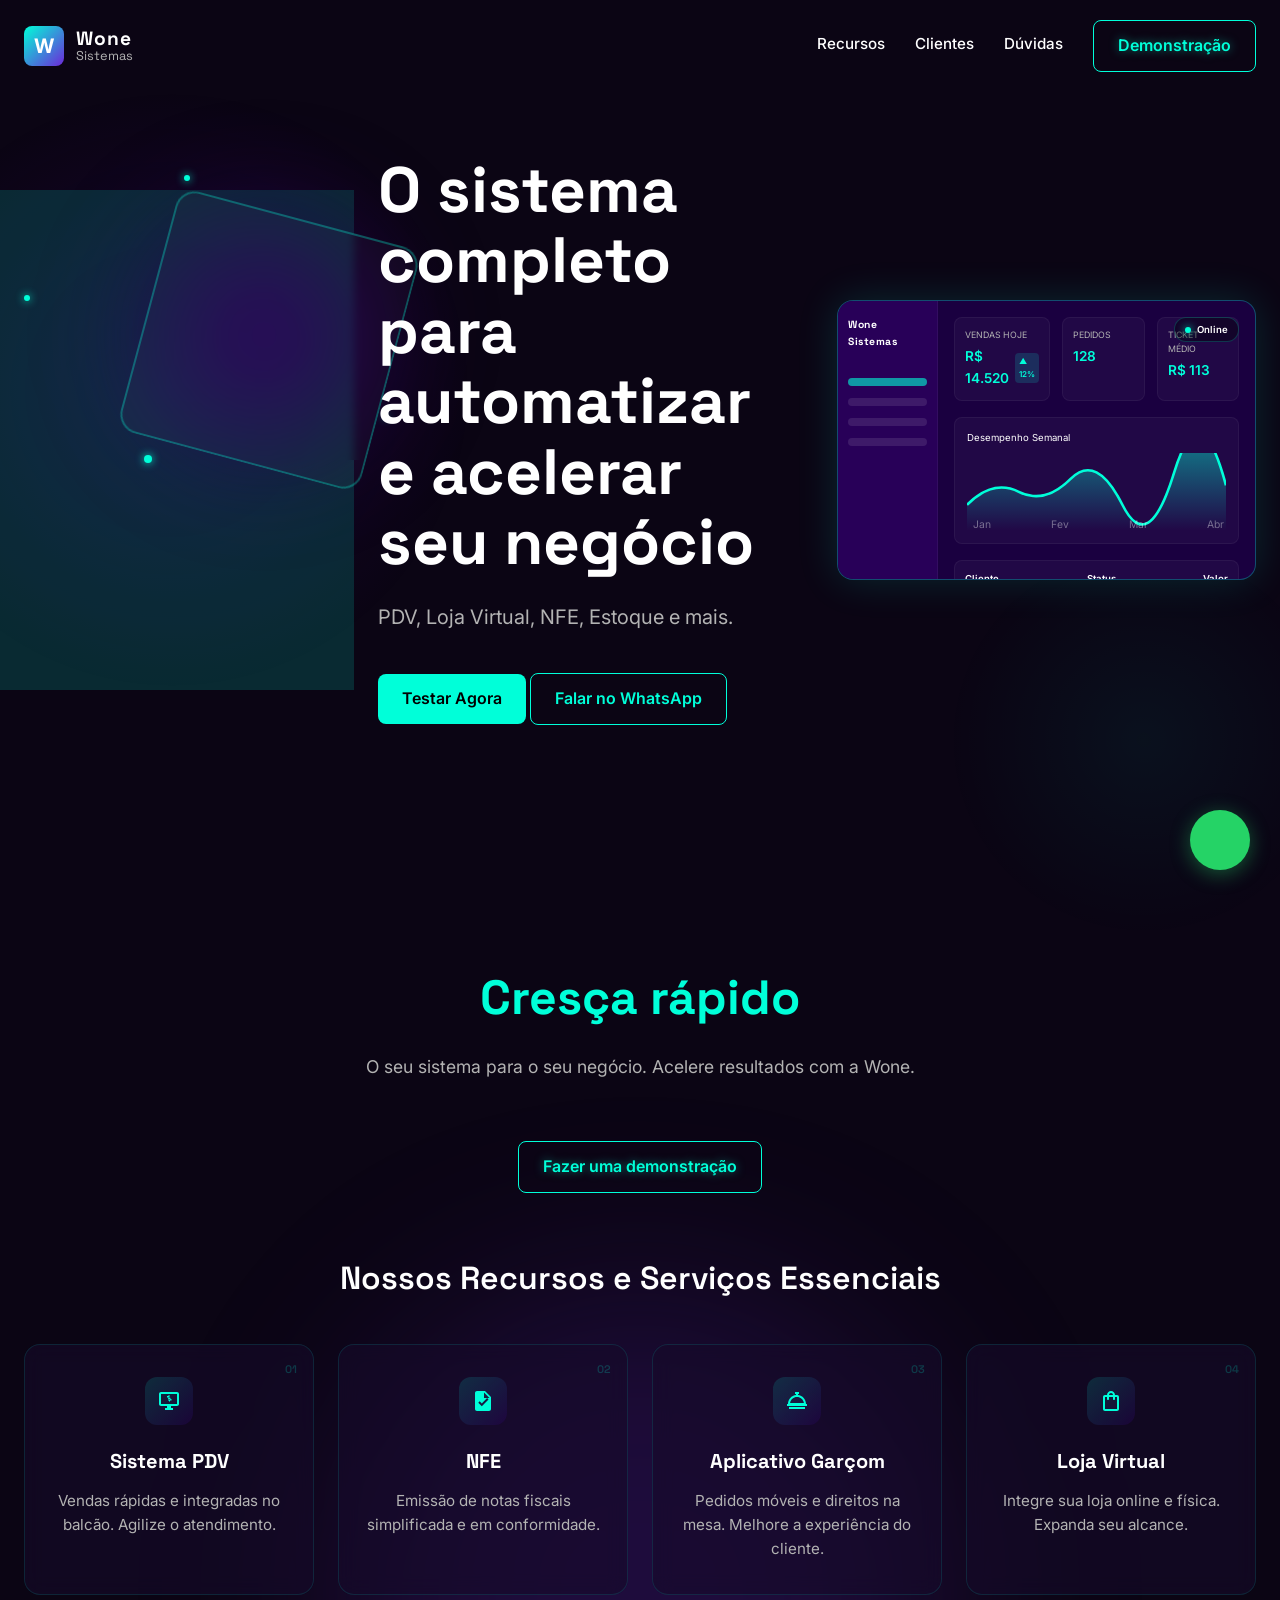
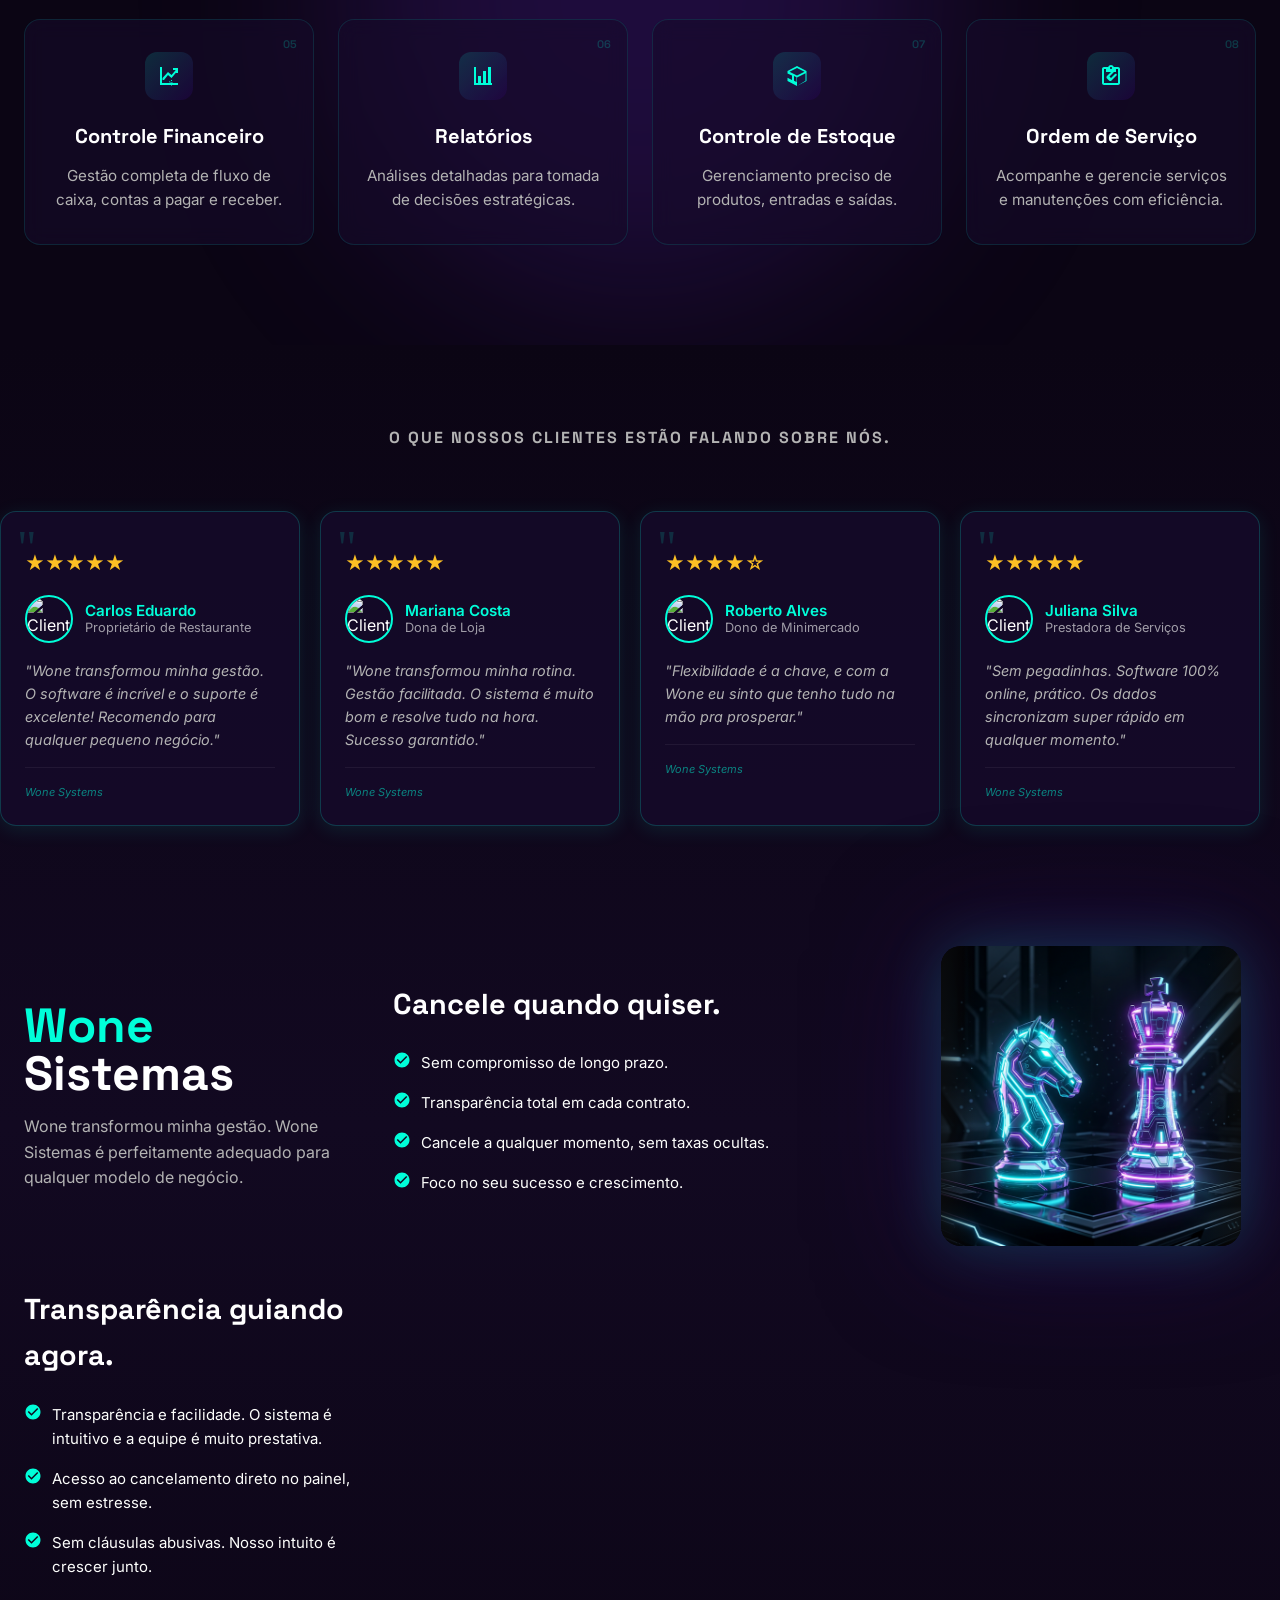
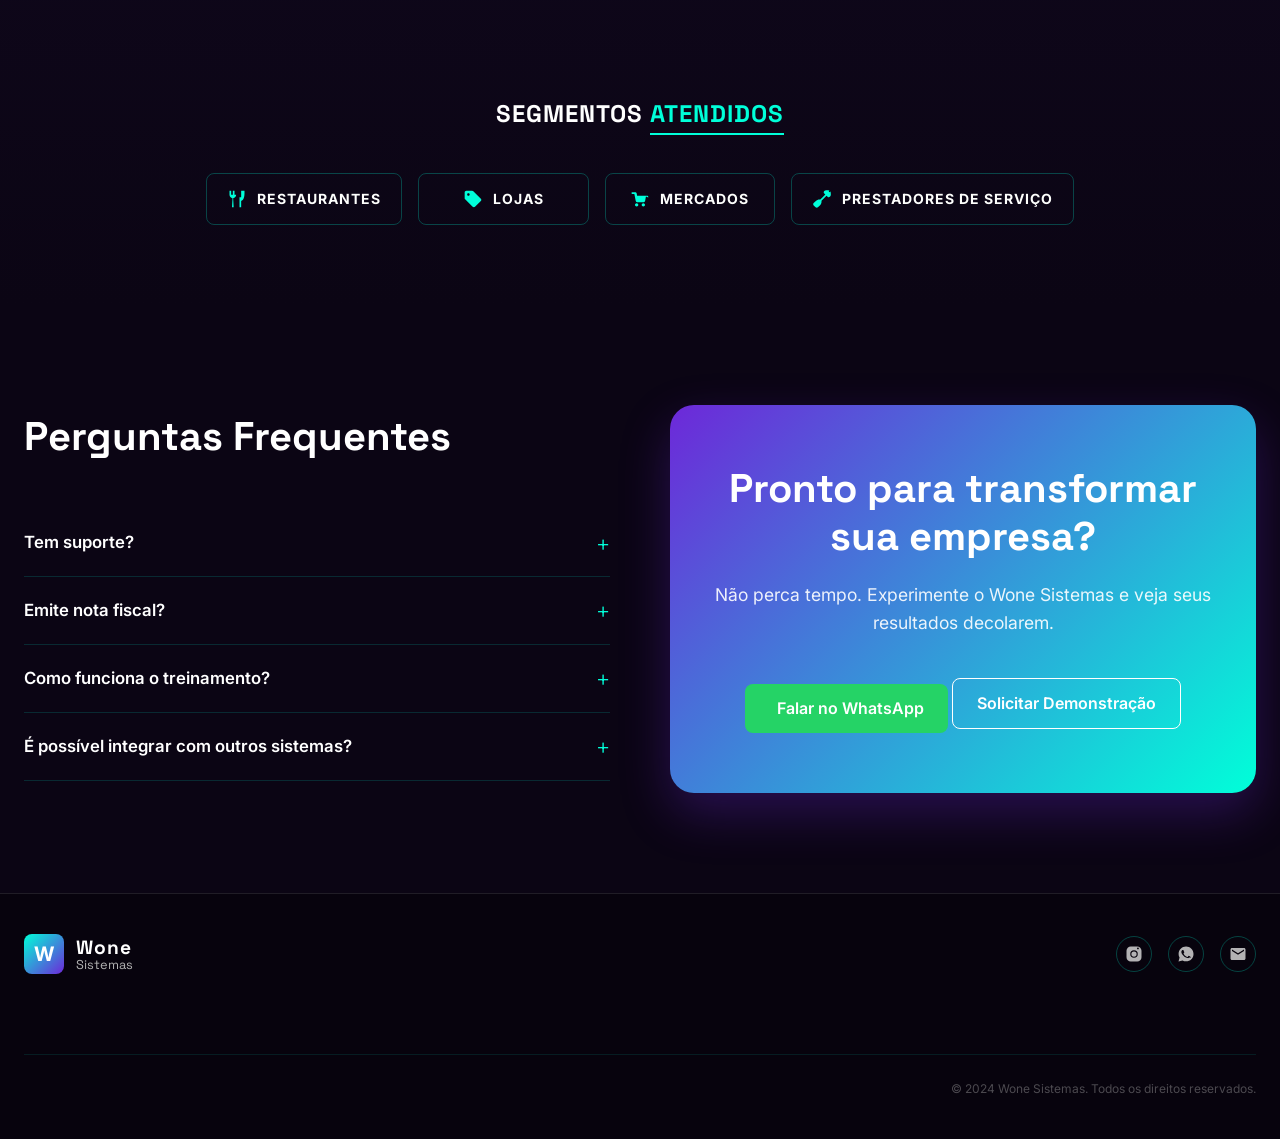
==== commit 415bdea3: "feat: Implementa a estrutura e estilização completa da landing page." ====
--- a/index.html
+++ b/index.html
@@ -490,13 +490,12 @@
                         </svg>
                         <span>MERCADOS</span>
                     </div>
-                    <div class="segment-item">
+                    <div class="segment-item segment-prestadores">
                         <svg width="20" height="20" viewBox="0 0 24 24" fill="#00FED9">
                             <path
                                 d="M21 2c-.6-.6-2-.6-4-.6s-3 1.5-3 2.5c0 .5.3 1 1 1.7l1 1-6 6c-2-.3-4 .3-5.7 2L2 16.9c-.8.8-.8 2 0 2.8l2.3 2.3c.8.8 2 .8 2.8 0L9.4 19.7c1.7-1.7 2.3-3.7 2-5.7l6-6 1 1c.7.7 1.2 1 1.7 1 1 0 2.5-1.5 2.5-3s0-3.4-.6-4l-1 1-1-1 1-1z" />
                         </svg>
-                        <span class="prestadores-desktop">PRESTADORES DE SERVIÇO</span>
-                        <span class="prestadores-mobile">PREST. DE SERVIÇO</span>
+                        <span>PRESTADORES DE SERVIÇO</span>
                     </div>
                 </div>
             </div>
--- a/style.css
+++ b/style.css
@@ -1 +1,1582 @@
-:root{--bg-main:#0b0514;--bg-card:rgba(22,10,43,0.6);--bg-card-border:rgba(255,255,255,0.1);--color-primary:#00ffd9;--color-primary-hover:#00ccad;--color-secondary:#6d28d9;--color-text:#ffffff;--color-text-muted:#b3b3b3;--font-heading:'Space Grotesk',sans-serif;--font-body:'Inter',sans-serif;--transition:all 0.3s cubic-bezier(0.25,0.8,0.25,1);}*{margin:0;padding:0;box-sizing:border-box;}html{scroll-behavior:smooth;overflow-x:hidden;}body{background-color:var(--bg-main);color:var(--color-text);font-family:var(--font-body);line-height:1.6;overflow-x:hidden;}.ambient-light{position:fixed;pointer-events:none;z-index:0;border-radius:50%;}.light-1{top:10%;left:-10%;width:600px;height:600px;background:radial-gradient(circle,rgba(40,0,88,0.4) 0%,transparent 70%);}.light-2{top:60%;right:-5%;width:400px;height:400px;background:radial-gradient(circle,rgba(0,254,217,0.05) 0%,transparent 70%);}h1,h2,h3,h4,.logo-text{font-family:var(--font-heading);}a{text-decoration:none;color:inherit;}.container{max-width:1280px;margin:0 auto;padding:0 24px;}.text-center{text-align:center;}.relative{position:relative;}.btn{display:inline-flex;align-items:center;justify-content:center;gap:8px;padding:12px 24px;border-radius:8px;font-weight:600;font-size:1rem;cursor:pointer;transition:var(--transition);border:none;}.btn-primary{background-color:var(--color-primary);color:#000;}.btn-primary:hover{background-color:var(--color-primary-hover);transform:translateY(-2px);box-shadow:0 4px 15px rgba(0,255,217,0.4);}.btn-outline{background-color:transparent;border:1px solid var(--color-primary);color:var(--color-primary);}.btn-outline:hover{background-color:rgba(0,255,217,0.1);transform:translateY(-2px);box-shadow:0 4px 15px rgba(0,255,217,0.2);}.btn-outline-white{background-color:transparent;border:1px solid #fff;color:#fff;}.btn-outline-white:hover{background-color:rgba(255,255,255,0.1);transform:translateY(-2px);}.btn-whatsapp{background-color:#25D366;color:#fff;}.btn-whatsapp:hover{background-color:#1ebc5a;transform:translateY(-2px);box-shadow:0 4px 15px rgba(37,211,102,0.4);}.glow-effect{text-shadow:0 0 10px rgba(0,255,217,0.5);}.glow-bg{position:absolute;border-radius:50%;filter:blur(100px);z-index:-1;}.navbar{position:fixed;top:0;left:0;width:100%;z-index:100;padding:20px 0;background:transparent;border-bottom:1px solid transparent;transition:all 0.3s ease;}.navbar.scrolled{background:rgba(11,5,20,0.95);backdrop-filter:blur(12px);border-bottom:1px solid rgba(0,254,217,0.08);padding:15px 0;}.nav-container{display:flex;justify-content:space-between;align-items:center;}.logo{display:flex;align-items:center;gap:12px;}.logo-icon{width:40px;height:40px;border-radius:8px;background:linear-gradient(135deg,var(--color-primary),var(--color-secondary));display:flex;align-items:center;justify-content:center;font-weight:700;font-size:20px;color:#fff;}.logo-icon-small{width:30px;height:30px;border-radius:6px;background:linear-gradient(135deg,var(--color-primary),var(--color-secondary));display:flex;align-items:center;justify-content:center;font-weight:700;font-size:16px;color:#fff;}.logo-text{display:flex;flex-direction:column;line-height:1.1;}.logo-text-small{display:flex;flex-direction:column;line-height:1.1;font-size:0.8rem;}.wone{font-weight:700;font-size:1.2rem;letter-spacing:1px;}.logo-text-small .wone{font-size:1rem;}.sistemas{font-size:0.8rem;color:var(--color-text-muted);}.nav-links{display:flex;align-items:center;gap:30px;}.nav-link{color:var(--color-text);font-weight:500;font-size:0.95rem;transition:color 0.3s ease;position:relative;padding-bottom:4px;}.nav-link::after{content:'';position:absolute;bottom:0;left:0;width:0;height:2px;background:#00FED9;transition:width 0.3s ease;}.nav-link:hover,.nav-link.active{color:#00FED9;}.nav-link:hover::after,.nav-link.active::after{width:100%;}.menu-btn{background:none;border:none;color:#fff;cursor:pointer;display:none;width:32px;height:32px;align-items:center;justify-content:center;}.menu-close-btn{display:none;position:absolute;top:24px;right:24px;color:#00FED9;font-size:28px;background:none;border:none;cursor:pointer;line-height:1;z-index:1001;}.menu-overlay{display:none;position:fixed;top:0;left:0;width:100vw;height:100vh;background:rgba(0,0,0,0.6);z-index:998;}.hero{position:relative;padding:80px 0 100px;min-height:100vh;display:flex;align-items:center;overflow:hidden;}.hero-abstract-shape{position:absolute;top:15%;left:5%;width:400px;height:400px;z-index:1;}.hero-abstract-shape::before{content:'';position:absolute;top:0;left:0;width:100%;height:100%;background:radial-gradient(circle,#280058 0%,transparent 60%);border-radius:50%;filter:blur(40px);}.abstract-box{position:absolute;top:20%;left:20%;width:250px;height:250px;border:2px solid rgba(0,254,217,0.3);border-radius:20px;transform:rotate(15deg);backdrop-filter:blur(4px);-webkit-backdrop-filter:blur(4px);background:rgba(255,255,255,0.02);animation:float 8s ease-in-out infinite alternate;will-change:transform;}.particle{position:absolute;width:6px;height:6px;background-color:#00FED9;border-radius:50%;box-shadow:0 0 8px #00FED9;animation:pulse-particle 3s infinite alternate,float-particle 10s linear infinite;will-change:transform,opacity;}.p1{top:10%;left:30%;animation-delay:0s,0s;}.p2{top:70%;left:80%;animation-delay:0.5s,1s;width:4px;height:4px;}.p3{top:40%;left:-10%;animation-delay:1s,2s;}.p4{top:80%;left:20%;animation-delay:1.5s,3s;width:8px;height:8px;}@keyframes pulse-particle{0%{opacity:0.3;transform:scale(0.8);}100%{opacity:1;transform:scale(1.2);}}@keyframes float-particle{0%{transform:translateY(0) translateX(0);}33%{transform:translateY(-20px) translateX(10px);}66%{transform:translateY(10px) translateX(-15px);}100%{transform:translateY(0) translateX(0);}}.hero-glow-2{bottom:10%;right:15%;width:500px;height:500px;background:rgba(0,255,217,0.15);}.hero-container{display:grid;grid-template-columns:1fr 1fr;gap:40px;align-items:center;}.hero-content{max-width:600px;z-index:2;}.hero-title{font-size:clamp(2.5rem,5vw,4rem);line-height:1.1;margin-bottom:24px;font-weight:700;}.hero-subtitle{font-size:1.25rem;color:var(--color-text-muted);margin-bottom:40px;max-width:90%;}.hero-buttons{display:flex;gap:16px;flex-wrap:wrap;}.hero-image{position:relative;animation:float 6s ease-in-out infinite;z-index:2;}.hero-image img{width:100%;max-width:800px;height:auto;object-fit:contain;filter:drop-shadow(0 20px 50px rgba(0,0,0,0.5));border-radius:16px;}.features{padding:60px 0 100px;position:relative;}.section-title{font-size:3rem;color:var(--color-primary);margin-bottom:16px;}.section-subtitle{font-size:1.1rem;color:var(--color-text-muted);margin-bottom:60px;}.subsection-title{font-size:2rem;margin:60px 0 40px;font-weight:600;text-align:center;}.demo-laptop{margin:40px auto;text-align:center;}.features-glow{top:50%;left:50%;transform:translate(-50%,-50%);width:600px;height:600px;background:rgba(109,40,217,0.2);}.features-grid{display:grid;grid-template-columns:repeat(auto-fit,minmax(280px,1fr));gap:24px;position:relative;z-index:2;}.feature-card{position:relative;background:var(--bg-card);border:1px solid rgba(0,254,217,0.12);border-radius:16px;padding:32px 24px;text-align:center;backdrop-filter:blur(10px);transition:var(--transition);}.feature-card:hover{transform:translateY(-4px);border-color:rgba(0,254,217,0.45);box-shadow:0 8px 32px rgba(0,254,217,0.12);}.card-number{position:absolute;top:16px;right:16px;color:#00FED9;opacity:0.2;font-size:11px;font-family:var(--font-heading);font-weight:600;}.feature-card .icon-box{width:64px;height:64px;background:rgba(0,255,217,0.1);border-radius:16px;display:flex;justify-content:center;align-items:center;margin:0 auto 20px;color:var(--color-primary);font-size:32px;transition:var(--transition);}.feature-card:hover .icon-box{background:var(--color-primary);color:#000;box-shadow:0 0 20px rgba(0,255,217,0.5);}.feature-card h4{font-size:1.25rem;margin-bottom:12px;}.feature-card p{color:var(--color-text-muted);font-size:0.95rem;}.trust{padding:80px 0;background:linear-gradient(to bottom,#0b0514,#120921,#0b0514);position:relative;}.trust-subtitle{font-size:1rem;letter-spacing:2px;text-transform:uppercase;margin-bottom:40px;color:var(--color-text-muted);}.testimonials-carousel{display:flex;gap:20px;overflow-x:auto;padding:20px 24px 40px;scroll-snap-type:x mandatory;-ms-overflow-style:none;scrollbar-width:none;}.testimonials-carousel::-webkit-scrollbar{display:none;}.testimonial-card{position:relative;min-width:300px;flex:0 0 300px;background:rgba(22,10,43,0.8);border:1px solid rgba(0,254,217,0.2);border-radius:16px;padding:24px;padding-top:36px;scroll-snap-align:start;box-shadow:0 4px 20px rgba(0,255,217,0.1);transition:border-color 0.3s ease;}.testimonial-card:hover{border-color:rgba(0,254,217,0.45);}.carousel-dots{display:none;justify-content:center;align-items:center;gap:8px;margin-top:16px;padding-bottom:8px;}.dot{width:8px;height:8px;background:rgba(0,254,217,0.2);border-radius:50%;transition:all 0.3s ease;cursor:pointer;}.dot.active{background:#00FED9;width:20px;border-radius:4px;}.quote-mark{position:absolute;top:12px;left:16px;font-size:48px;color:rgba(0,254,217,0.15);font-family:Georgia,serif;line-height:1;}.stars{color:#fbbf24;margin-bottom:16px;font-size:1.2rem;}.client-avatar{display:flex;align-items:center;gap:12px;margin-bottom:16px;}.client-avatar img{width:48px;height:48px;border-radius:50%;object-fit:cover;border:2px solid #00FED9;}.client-info{display:flex;flex-direction:column;line-height:1.2;}.client-name{color:#00FED9;font-weight:600;font-size:0.95rem;}.client-role{font-weight:400;font-size:0.8rem;color:#FDFEFC;opacity:0.6;}.testimonial-card p{font-size:0.9rem;color:var(--color-text-muted);font-style:italic;margin-bottom:16px;}.client-footer{border-top:1px solid rgba(255,255,255,0.06);padding-top:16px;margin-top:auto;}.client-logo-w{font-size:11px;font-style:italic;color:rgba(0,254,217,0.5);}.trust-features{display:grid;grid-template-columns:1fr 1.5fr 1fr;gap:40px;align-items:center;margin-top:80px;}.trust-title-logo{font-size:3rem;line-height:1;margin-bottom:16px;}.trust-desc{color:var(--color-text-muted);}.trust-title{font-size:1.8rem;margin-bottom:24px;color:#fff;}.trust-list{list-style:none;}.trust-list li{display:flex;align-items:flex-start;margin-bottom:16px;color:#FDFEFC;font-size:15px;}.list-icon{fill:#00FED9;flex-shrink:0;width:18px;height:18px;margin-right:10px;}.trust-feature-illustration{position:relative;max-width:400px;margin:0 auto;}.chess-wrapper{position:relative;border-radius:20px;overflow:hidden;box-shadow:0 0 60px rgba(0,254,217,0.2),0 0 120px rgba(40,0,88,0.6);}.chess-wrapper img.chess-img{width:100%;display:block;animation:float 8s ease-in-out infinite;}.chess-overlay{position:absolute;top:-5%;left:-5%;width:110%;height:110%;background:linear-gradient(to right,#0d0d0d 0%,transparent 15%,transparent 85%,#0d0d0d 100%);pointer-events:none;z-index:2;}.segments{margin-top:100px;}.segments-title{font-size:1.5rem;margin-bottom:40px;letter-spacing:1px;}.segments-title span{color:var(--color-primary);border-bottom:2px solid var(--color-primary);padding-bottom:4px;}.segments-grid{display:flex;justify-content:center;gap:16px;flex-wrap:wrap;}.segment-item{display:flex;flex-direction:row;align-items:center;justify-content:center;gap:8px;color:#fff;font-weight:600;font-size:0.9rem;letter-spacing:1px;background:transparent;border:1px solid rgba(0,254,217,0.25);padding:12px 24px;border-radius:8px;transition:0.3s ease;text-align:center;cursor:pointer;}.prestadores-mobile{display:none;}.segment-item:hover{background:rgba(0,254,217,0.08);border-color:#00FED9;transform:translateY(-2px);}.faq-cta{display:grid;grid-template-columns:1fr 1fr;gap:60px;padding:100px 24px;align-items:start;}.faq-title{font-size:2.5rem;margin-bottom:40px;}.accordion-item{border-bottom:1px solid rgba(0,254,217,0.15);overflow:hidden;transition:background 0.3s ease;}.accordion-item.active{background:rgba(0,255,217,0.04);}.accordion-header{padding:20px 0;display:flex;justify-content:space-between;align-items:center;cursor:pointer;font-weight:600;font-size:1.05rem;color:var(--color-text);transition:color 0.3s ease;user-select:none;}.accordion-item.active .accordion-header{color:#00FED9;}.acc-icon{font-size:1.4rem;font-weight:300;color:#00FED9;transition:transform 0.4s ease;line-height:1;flex-shrink:0;}.accordion-item.active .acc-icon{transform:rotate(45deg);}.accordion-content{max-height:0;overflow:hidden;transition:max-height 0.4s ease,padding 0.4s ease;padding:0;color:var(--color-text-muted);line-height:1.7;}.accordion-item.active .accordion-content{max-height:300px;padding:0 0 20px;}.cta-card{background:linear-gradient(135deg,var(--color-secondary),var(--color-primary));border-radius:24px;padding:60px 40px;text-align:center;box-shadow:0 20px 50px rgba(109,40,217,0.3);}.cta-card h2{font-size:2.5rem;margin-bottom:20px;line-height:1.2;}.cta-card p{font-size:1.1rem;margin-bottom:40px;opacity:0.9;}.cta-buttons{display:flex;flex-direction:column;gap:16px;align-items:center;}.main-footer{border-top:1px solid var(--bg-card-border);padding:40px 0;background:#07030d;}.footer-content{display:flex;justify-content:space-between;align-items:center;flex-wrap:wrap;gap:60px;}.footer-contacts{display:flex;gap:16px;align-items:center;}.footer-icon{width:36px;height:36px;border:1px solid rgba(0,254,217,0.25);border-radius:50%;display:flex;align-items:center;justify-content:center;transition:0.3s ease;}.footer-icon .svg-social{fill:#FDFEFC;opacity:0.7;transition:0.3s ease;width:18px;height:18px;}.footer-icon:hover{background:rgba(0,254,217,0.1);border-color:#00FED9;}.footer-icon:hover .svg-social{fill:#00FED9;opacity:1;}.footer-bottom{width:100%;border-top:1px solid rgba(0,254,217,0.1);padding-top:24px;margin-top:20px;display:flex;justify-content:flex-end;}.footer-copy{color:var(--color-text-muted);font-size:12px;opacity:0.4;text-align:right;}.page-footer-nav{margin-top:60px;padding-top:40px;border-top:1px solid var(--bg-card-border);display:flex;justify-content:space-between;align-items:center;}.footer-links{display:flex;gap:24px;font-size:0.9rem;color:var(--color-text-muted);}.footer-links a:hover{color:var(--color-text);}.whatsapp-float{position:fixed;bottom:30px;right:30px;width:60px;height:60px;background-color:#25D366;color:#FFF;border-radius:50px;text-align:center;font-size:30px;box-shadow:0 4px 20px rgba(37,211,102,0.4);z-index:100;display:flex;align-items:center;justify-content:center;transition:var(--transition);}.whatsapp-float:hover{background-color:#1ebc5a;transform:scale(1.1);}.whatsapp-float i{width:32px;height:32px;}@keyframes fadeInUp{from{opacity:0;transform:translateY(40px);}to{opacity:1;transform:translateY(0);}}.fade-in-up{opacity:0;animation:fadeInUp 0.8s ease forwards;}.mockup-dashboard{width:100%;max-width:420px;height:280px;background:#1a0040;border:1px solid rgba(0,254,217,0.3);border-radius:16px;box-shadow:0 0 40px rgba(0,254,217,0.15);display:flex;overflow:hidden;margin:0 auto;animation:floatDashboard 6s ease-in-out infinite;will-change:transform;}@keyframes floatDashboard{0%{transform:translateY(0px);}50%{transform:translateY(-15px);}100%{transform:translateY(0px);}}.mockup-sidebar{width:100px;background:#280058;padding:16px 10px;display:flex;flex-direction:column;gap:12px;border-right:1px solid rgba(255,255,255,0.05);}.mockup-logo{color:#fff;font-size:0.65rem;font-weight:700;margin-bottom:16px;font-family:var(--font-heading);letter-spacing:0.5px;}.mockup-nav-item{width:100%;height:8px;background:rgba(255,255,255,0.1);border-radius:4px;}.mockup-nav-item.active{background:rgba(0,254,217,0.6);}.mockup-main{flex:1;padding:16px;display:flex;flex-direction:column;gap:16px;}.online-indicator{position:absolute;top:16px;right:16px;font-size:0.6rem;font-weight:600;color:#fff;display:flex;align-items:center;gap:6px;background:rgba(0,0,0,0.4);padding:4px 10px;border-radius:12px;border:1px solid rgba(0,254,217,0.2);}.pulse-dot{width:6px;height:6px;background-color:#00FED9;border-radius:50%;box-shadow:0 0 8px #00FED9;animation:simple-pulse 2s infinite;}@keyframes simple-pulse{0%{transform:scale(0.9);opacity:0.7;}50%{transform:scale(1.1);opacity:1;}100%{transform:scale(0.9);opacity:0.7;}}.mockup-cards{display:flex;gap:12px;}.mockup-card{flex:1;background:rgba(255,255,255,0.03);border:1px solid rgba(255,255,255,0.05);border-radius:8px;padding:10px;display:flex;flex-direction:column;gap:4px;}.mockup-card .card-title{font-size:0.55rem;color:var(--color-text-muted);text-transform:uppercase;}.mockup-card .card-value{font-size:0.85rem;font-weight:600;color:#00FED9;display:flex;align-items:center;gap:6px;}.micro-tag{font-size:0.5rem;color:#00FED9;background:rgba(0,254,217,0.15);padding:2px 4px;border-radius:4px;}.mockup-chart{background:rgba(255,255,255,0.03);border:1px solid rgba(255,255,255,0.05);border-radius:8px;padding:12px;flex:1;display:flex;flex-direction:column;}.mockup-chart .chart-title{font-size:0.6rem;color:#fff;margin-bottom:8px;}.smooth-chart{width:100%;height:100%;flex:1;}.chart-line-anim{stroke-dasharray:400;stroke-dashoffset:400;animation:draw-line 2s ease-out forwards;}@keyframes draw-line{to{stroke-dashoffset:0;}}.chart-label{font-size:8px;fill:rgba(253,254,252,0.4);font-family:var(--font-body);}.mockup-table{background:rgba(255,255,255,0.03);border:1px solid rgba(255,255,255,0.05);border-radius:8px;padding:10px;display:flex;flex-direction:column;gap:6px;}.table-row{display:flex;justify-content:space-between;font-size:0.6rem;color:var(--color-text-muted);padding-bottom:4px;border-bottom:1px solid rgba(255,255,255,0.02);}.table-row:last-child{border-bottom:none;padding-bottom:0;}.table-header{color:#fff;font-weight:600;margin-bottom:4px;}.status-pill{padding:2px 6px;border-radius:10px;font-size:0.55rem;}.status-pill.win{background:rgba(0,254,217,0.15);color:#00FED9;}.status-pill.pending{background:rgba(255,193,7,0.15);color:#ffc107;}@media (max-width:992px){.trust-features{grid-template-columns:1fr;text-align:center;}.trust-list li{justify-content:center;}.faq-cta{grid-template-columns:1fr;}.features-grid{grid-template-columns:repeat(2,1fr);gap:16px;}}@media (max-width:768px){.hero-container{grid-template-columns:1fr;text-align:center;gap:32px;padding:0 20px;}.hero-content{margin:0 auto;}.hero-subtitle{margin-left:auto;margin-right:auto;}.hero-buttons{justify-content:center;}.nav-links{display:none;flex-direction:column;position:fixed;top:0;left:0;width:100vw;height:100vh;background:#280058;z-index:999;padding:80px 32px 32px;gap:24px;align-items:flex-start;overflow-y:auto;transition:opacity 0.3s ease;}.nav-links.open{display:flex;}.nav-links .nav-link{font-size:20px;color:#FDFEFC;}.nav-links .nav-link:hover{color:#00FED9;}.nav-links .btn{font-size:16px;width:100%;text-align:center;justify-content:center;}.menu-close-btn{display:block;}.menu-overlay.active{display:block;}.menu-btn{display:flex;}.features-grid{grid-template-columns:1fr;gap:16px;padding:0 16px;}.mockup-dashboard{width:100%;max-width:100%;margin:24px 0 0 0;}.testimonials-carousel{display:flex;overflow-x:auto;scroll-snap-type:x mandatory;-webkit-overflow-scrolling:touch;gap:16px;padding:8px 20px 24px;scrollbar-width:none;}.testimonials-carousel::-webkit-scrollbar{display:none;}.testimonial-card{min-width:85vw;max-width:85vw;scroll-snap-align:start;flex-shrink:0;}.carousel-dots{display:flex;}.footer-content{flex-direction:column;text-align:center;}.footer-copy{text-align:center;}.footer-bottom{flex-direction:column;align-items:center;gap:16px;text-align:center;padding:20px 16px;}.footer-contacts{justify-content:center;margin-top:8px;}.chess-wrapper{width:100%;max-width:300px;margin:32px auto 0;display:block;}.abstract-box{width:120px;height:120px;opacity:0.5;}.particle{display:none;}.cta-card{padding:32px 24px;border-radius:20px;}.cta-card .btn{width:100%;display:block;text-align:center;}.faq-cta{grid-template-columns:1fr;gap:32px;}}@media (max-width:480px){h1{font-size:28px;}h2{font-size:22px;}h3{font-size:16px;}p{font-size:14px;}section{padding:48px 16px;}.hero{padding-top:100px;}.cta-card{padding:28px 20px;}.segments{margin-top:40px;padding-top:40px;}.segments-grid{flex-wrap:wrap;justify-content:flex-start;}.segment-item{width:calc(50% - 8px);flex-shrink:0;}.prestadores-desktop{display:none;}.prestadores-mobile{display:inline-block;font-size:13px;white-space:nowrap;}.footer-links{font-size:13px;}.footer-icon{width:32px;height:32px;}}
+:root {
+  --bg-main: #0b0514;
+  --bg-card: rgba(22, 10, 43, 0.6);
+  --bg-card-border: rgba(255, 255, 255, 0.1);
+  --color-primary: #00ffd9;
+  --color-primary-hover: #00ccad;
+  --color-secondary: #6d28d9;
+  --color-text: #ffffff;
+  --color-text-muted: #b3b3b3;
+  --font-heading: "Space Grotesk", sans-serif;
+  --font-body: "Inter", sans-serif;
+  --transition: all 0.3s cubic-bezier(0.25, 0.8, 0.25, 1);
+}
+
+* {
+  margin: 0;
+  padding: 0;
+  box-sizing: border-box;
+}
+
+html {
+  scroll-behavior: smooth;
+  overflow-x: hidden;
+}
+
+body {
+  background-color: var(--bg-main);
+  color: var(--color-text);
+  font-family: var(--font-body);
+  line-height: 1.6;
+  overflow-x: hidden;
+}
+
+.ambient-light {
+  position: fixed;
+  pointer-events: none;
+  z-index: 0;
+  border-radius: 50%;
+}
+
+.light-1 {
+  top: 10%;
+  left: -10%;
+  width: 600px;
+  height: 600px;
+  background: radial-gradient(circle, rgba(40, 0, 88, 0.4) 0%, transparent 70%);
+}
+
+.light-2 {
+  top: 60%;
+  right: -5%;
+  width: 400px;
+  height: 400px;
+  background: radial-gradient(circle,
+      rgba(0, 254, 217, 0.05) 0%,
+      transparent 70%);
+}
+
+h1,
+h2,
+h3,
+h4,
+.logo-text {
+  font-family: var(--font-heading);
+}
+
+a {
+  text-decoration: none;
+  color: inherit;
+}
+
+.container {
+  max-width: 1280px;
+  margin: 0 auto;
+  padding: 0 24px;
+}
+
+.text-center {
+  text-align: center;
+}
+
+.relative {
+  position: relative;
+}
+
+.btn {
+  display: inline-flex;
+  align-items: center;
+  justify-content: center;
+  gap: 8px;
+  padding: 12px 24px;
+  border-radius: 8px;
+  font-weight: 600;
+  font-size: 1rem;
+  cursor: pointer;
+  transition: var(--transition);
+  border: none;
+}
+
+.btn-primary {
+  background-color: var(--color-primary);
+  color: #000;
+}
+
+.btn-primary:hover {
+  background-color: var(--color-primary-hover);
+  transform: translateY(-2px);
+  box-shadow: 0 4px 15px rgba(0, 255, 217, 0.4);
+}
+
+.btn-outline {
+  background-color: transparent;
+  border: 1px solid var(--color-primary);
+  color: var(--color-primary);
+}
+
+.btn-outline:hover {
+  background-color: rgba(0, 255, 217, 0.1);
+  transform: translateY(-2px);
+  box-shadow: 0 4px 15px rgba(0, 255, 217, 0.2);
+}
+
+.btn-outline-white {
+  background-color: transparent;
+  border: 1px solid #fff;
+  color: #fff;
+}
+
+.btn-outline-white:hover {
+  background-color: rgba(255, 255, 255, 0.1);
+  transform: translateY(-2px);
+}
+
+.btn-whatsapp {
+  background-color: #25d366;
+  color: #fff;
+}
+
+.btn-whatsapp:hover {
+  background-color: #1ebc5a;
+  transform: translateY(-2px);
+  box-shadow: 0 4px 15px rgba(37, 211, 102, 0.4);
+}
+
+.glow-effect {
+  text-shadow: 0 0 10px rgba(0, 255, 217, 0.5);
+}
+
+.glow-bg {
+  position: absolute;
+  border-radius: 50%;
+  filter: blur(100px);
+  z-index: -1;
+}
+
+.navbar {
+  position: fixed;
+  top: 0;
+  left: 0;
+  width: 100%;
+  z-index: 100;
+  padding: 20px 0;
+  background: transparent;
+  border-bottom: 1px solid transparent;
+  transition: all 0.3s ease;
+}
+
+.navbar.scrolled {
+  background: rgba(11, 5, 20, 0.95);
+  backdrop-filter: blur(12px);
+  border-bottom: 1px solid rgba(0, 254, 217, 0.08);
+  padding: 15px 0;
+}
+
+.nav-container {
+  display: flex;
+  justify-content: space-between;
+  align-items: center;
+}
+
+.logo {
+  display: flex;
+  align-items: center;
+  gap: 12px;
+}
+
+.logo-icon {
+  width: 40px;
+  height: 40px;
+  border-radius: 8px;
+  background: linear-gradient(135deg,
+      var(--color-primary),
+      var(--color-secondary));
+  display: flex;
+  align-items: center;
+  justify-content: center;
+  font-weight: 700;
+  font-size: 20px;
+  color: #fff;
+}
+
+.logo-icon-small {
+  width: 30px;
+  height: 30px;
+  border-radius: 6px;
+  background: linear-gradient(135deg,
+      var(--color-primary),
+      var(--color-secondary));
+  display: flex;
+  align-items: center;
+  justify-content: center;
+  font-weight: 700;
+  font-size: 16px;
+  color: #fff;
+}
+
+.logo-text {
+  display: flex;
+  flex-direction: column;
+  line-height: 1.1;
+}
+
+.logo-text-small {
+  display: flex;
+  flex-direction: column;
+  line-height: 1.1;
+  font-size: 0.8rem;
+}
+
+.wone {
+  font-weight: 700;
+  font-size: 1.2rem;
+  letter-spacing: 1px;
+}
+
+.logo-text-small .wone {
+  font-size: 1rem;
+}
+
+.sistemas {
+  font-size: 0.8rem;
+  color: var(--color-text-muted);
+}
+
+.nav-links {
+  display: flex;
+  align-items: center;
+  gap: 30px;
+}
+
+.nav-link {
+  color: var(--color-text);
+  font-weight: 500;
+  font-size: 0.95rem;
+  transition: color 0.3s ease;
+  position: relative;
+  padding-bottom: 4px;
+}
+
+.nav-link::after {
+  content: "";
+  position: absolute;
+  bottom: 0;
+  left: 0;
+  width: 0;
+  height: 2px;
+  background: #00fed9;
+  transition: width 0.3s ease;
+}
+
+.nav-link:hover,
+.nav-link.active {
+  color: #00fed9;
+}
+
+.nav-link:hover::after,
+.nav-link.active::after {
+  width: 100%;
+}
+
+.menu-btn {
+  background: none;
+  border: none;
+  color: #fff;
+  cursor: pointer;
+  display: none;
+  width: 32px;
+  height: 32px;
+  align-items: center;
+  justify-content: center;
+}
+
+.menu-close-btn {
+  display: none;
+  position: absolute;
+  top: 24px;
+  right: 24px;
+  color: #00fed9;
+  font-size: 28px;
+  background: none;
+  border: none;
+  cursor: pointer;
+  line-height: 1;
+  z-index: 1001;
+}
+
+.menu-overlay {
+  display: none;
+  position: fixed;
+  top: 0;
+  left: 0;
+  width: 100vw;
+  height: 100vh;
+  background: rgba(0, 0, 0, 0.6);
+  z-index: 998;
+}
+
+.hero {
+  position: relative;
+  padding: 80px 0 100px;
+  min-height: 100vh;
+  display: flex;
+  align-items: center;
+  overflow: hidden;
+}
+
+.hero-abstract-shape {
+  position: absolute;
+  top: 15%;
+  left: 5%;
+  width: 400px;
+  height: 400px;
+  z-index: 1;
+}
+
+.hero-abstract-shape::before {
+  content: "";
+  position: absolute;
+  top: 0;
+  left: 0;
+  width: 100%;
+  height: 100%;
+  background: radial-gradient(circle, #280058 0%, transparent 60%);
+  border-radius: 50%;
+  filter: blur(40px);
+}
+
+.abstract-box {
+  position: absolute;
+  top: 20%;
+  left: 20%;
+  width: 250px;
+  height: 250px;
+  border: 2px solid rgba(0, 254, 217, 0.3);
+  border-radius: 20px;
+  transform: rotate(15deg);
+  backdrop-filter: blur(4px);
+  -webkit-backdrop-filter: blur(4px);
+  background: rgba(255, 255, 255, 0.02);
+  animation: float 8s ease-in-out infinite alternate;
+  will-change: transform;
+}
+
+.particle {
+  position: absolute;
+  width: 6px;
+  height: 6px;
+  background-color: #00fed9;
+  border-radius: 50%;
+  box-shadow: 0 0 8px #00fed9;
+  animation:
+    pulse-particle 3s infinite alternate,
+    float-particle 10s linear infinite;
+  will-change: transform, opacity;
+}
+
+.p1 {
+  top: 10%;
+  left: 30%;
+  animation-delay: 0s, 0s;
+}
+
+.p2 {
+  top: 70%;
+  left: 80%;
+  animation-delay: 0.5s, 1s;
+  width: 4px;
+  height: 4px;
+}
+
+.p3 {
+  top: 40%;
+  left: -10%;
+  animation-delay: 1s, 2s;
+}
+
+.p4 {
+  top: 80%;
+  left: 20%;
+  animation-delay: 1.5s, 3s;
+  width: 8px;
+  height: 8px;
+}
+
+@keyframes pulse-particle {
+  0% {
+    opacity: 0.3;
+    transform: scale(0.8);
+  }
+
+  100% {
+    opacity: 1;
+    transform: scale(1.2);
+  }
+}
+
+@keyframes float-particle {
+  0% {
+    transform: translateY(0) translateX(0);
+  }
+
+  33% {
+    transform: translateY(-20px) translateX(10px);
+  }
+
+  66% {
+    transform: translateY(10px) translateX(-15px);
+  }
+
+  100% {
+    transform: translateY(0) translateX(0);
+  }
+}
+
+.hero-glow-2 {
+  bottom: 10%;
+  right: 15%;
+  width: 500px;
+  height: 500px;
+  background: rgba(0, 255, 217, 0.15);
+}
+
+.hero-container {
+  display: grid;
+  grid-template-columns: 1fr 1fr;
+  gap: 40px;
+  align-items: center;
+}
+
+.hero-content {
+  max-width: 600px;
+  z-index: 2;
+}
+
+.hero-title {
+  font-size: clamp(2.5rem, 5vw, 4rem);
+  line-height: 1.1;
+  margin-bottom: 24px;
+  font-weight: 700;
+}
+
+.hero-subtitle {
+  font-size: 1.25rem;
+  color: var(--color-text-muted);
+  margin-bottom: 40px;
+  max-width: 90%;
+}
+
+.hero-buttons {
+  display: flex;
+  gap: 16px;
+  flex-wrap: wrap;
+}
+
+.hero-image {
+  position: relative;
+  animation: float 6s ease-in-out infinite;
+  z-index: 2;
+}
+
+.hero-image img {
+  width: 100%;
+  max-width: 800px;
+  height: auto;
+  object-fit: contain;
+  filter: drop-shadow(0 20px 50px rgba(0, 0, 0, 0.5));
+  border-radius: 16px;
+}
+
+.features {
+  padding: 60px 0 100px;
+  position: relative;
+}
+
+.section-title {
+  font-size: 3rem;
+  color: var(--color-primary);
+  margin-bottom: 16px;
+}
+
+.section-subtitle {
+  font-size: 1.1rem;
+  color: var(--color-text-muted);
+  margin-bottom: 60px;
+}
+
+.subsection-title {
+  font-size: 2rem;
+  margin: 60px 0 40px;
+  font-weight: 600;
+  text-align: center;
+}
+
+.demo-laptop {
+  margin: 40px auto;
+  text-align: center;
+}
+
+.features-glow {
+  top: 50%;
+  left: 50%;
+  transform: translate(-50%, -50%);
+  width: 600px;
+  height: 600px;
+  background: rgba(109, 40, 217, 0.2);
+}
+
+.features-grid {
+  display: grid;
+  grid-template-columns: repeat(auto-fit, minmax(280px, 1fr));
+  gap: 24px;
+  position: relative;
+  z-index: 2;
+}
+
+.feature-card {
+  position: relative;
+  background: var(--bg-card);
+  border: 1px solid rgba(0, 254, 217, 0.12);
+  border-radius: 16px;
+  padding: 32px 24px;
+  text-align: center;
+  backdrop-filter: blur(10px);
+  transition: var(--transition);
+}
+
+.feature-card:hover {
+  transform: translateY(-4px);
+  border-color: rgba(0, 254, 217, 0.45);
+  box-shadow: 0 8px 32px rgba(0, 254, 217, 0.12);
+}
+
+.card-number {
+  position: absolute;
+  top: 16px;
+  right: 16px;
+  color: #00fed9;
+  opacity: 0.2;
+  font-size: 11px;
+  font-family: var(--font-heading);
+  font-weight: 600;
+}
+
+.feature-card .icon-box {
+  width: 64px;
+  height: 64px;
+  background: rgba(0, 255, 217, 0.1);
+  border-radius: 16px;
+  display: flex;
+  justify-content: center;
+  align-items: center;
+  margin: 0 auto 20px;
+  color: var(--color-primary);
+  font-size: 32px;
+  transition: var(--transition);
+}
+
+.feature-card:hover .icon-box {
+  background: var(--color-primary);
+  color: #000;
+  box-shadow: 0 0 20px rgba(0, 255, 217, 0.5);
+}
+
+.feature-card h4 {
+  font-size: 1.25rem;
+  margin-bottom: 12px;
+}
+
+.feature-card p {
+  color: var(--color-text-muted);
+  font-size: 0.95rem;
+}
+
+.trust {
+  padding: 80px 0;
+  background: linear-gradient(to bottom, #0b0514, #120921, #0b0514);
+  position: relative;
+}
+
+.trust-subtitle {
+  font-size: 1rem;
+  letter-spacing: 2px;
+  text-transform: uppercase;
+  margin-bottom: 40px;
+  color: var(--color-text-muted);
+}
+
+.testimonials-carousel {
+  display: flex;
+  gap: 20px;
+  overflow-x: auto;
+  padding: 20px 24px 40px;
+  scroll-snap-type: x mandatory;
+  -ms-overflow-style: none;
+  scrollbar-width: none;
+}
+
+.testimonials-carousel::-webkit-scrollbar {
+  display: none;
+}
+
+.testimonial-card {
+  position: relative;
+  min-width: 300px;
+  flex: 0 0 300px;
+  background: rgba(22, 10, 43, 0.8);
+  border: 1px solid rgba(0, 254, 217, 0.2);
+  border-radius: 16px;
+  padding: 24px;
+  padding-top: 36px;
+  scroll-snap-align: start;
+  box-shadow: 0 4px 20px rgba(0, 255, 217, 0.1);
+  transition: border-color 0.3s ease;
+}
+
+.testimonial-card:hover {
+  border-color: rgba(0, 254, 217, 0.45);
+}
+
+.carousel-dots {
+  display: none;
+  justify-content: center;
+  align-items: center;
+  gap: 8px;
+  margin-top: 16px;
+  padding-bottom: 8px;
+}
+
+.dot {
+  width: 8px;
+  height: 8px;
+  background: rgba(0, 254, 217, 0.2);
+  border-radius: 50%;
+  transition: all 0.3s ease;
+  cursor: pointer;
+}
+
+.dot.active {
+  background: #00fed9;
+  width: 20px;
+  border-radius: 4px;
+}
+
+.quote-mark {
+  position: absolute;
+  top: 12px;
+  left: 16px;
+  font-size: 48px;
+  color: rgba(0, 254, 217, 0.15);
+  font-family: Georgia, serif;
+  line-height: 1;
+}
+
+.stars {
+  color: #fbbf24;
+  margin-bottom: 16px;
+  font-size: 1.2rem;
+}
+
+.client-avatar {
+  display: flex;
+  align-items: center;
+  gap: 12px;
+  margin-bottom: 16px;
+}
+
+.client-avatar img {
+  width: 48px;
+  height: 48px;
+  border-radius: 50%;
+  object-fit: cover;
+  border: 2px solid #00fed9;
+}
+
+.client-info {
+  display: flex;
+  flex-direction: column;
+  line-height: 1.2;
+}
+
+.client-name {
+  color: #00fed9;
+  font-weight: 600;
+  font-size: 0.95rem;
+}
+
+.client-role {
+  font-weight: 400;
+  font-size: 0.8rem;
+  color: #fdfefc;
+  opacity: 0.6;
+}
+
+.testimonial-card p {
+  font-size: 0.9rem;
+  color: var(--color-text-muted);
+  font-style: italic;
+  margin-bottom: 16px;
+}
+
+.client-footer {
+  border-top: 1px solid rgba(255, 255, 255, 0.06);
+  padding-top: 16px;
+  margin-top: auto;
+}
+
+.client-logo-w {
+  font-size: 11px;
+  font-style: italic;
+  color: rgba(0, 254, 217, 0.5);
+}
+
+.trust-features {
+  display: grid;
+  grid-template-columns: 1fr 1.5fr 1fr;
+  gap: 40px;
+  align-items: center;
+  margin-top: 80px;
+}
+
+.trust-title-logo {
+  font-size: 3rem;
+  line-height: 1;
+  margin-bottom: 16px;
+}
+
+.trust-desc {
+  color: var(--color-text-muted);
+}
+
+.trust-title {
+  font-size: 1.8rem;
+  margin-bottom: 24px;
+  color: #fff;
+}
+
+.trust-list {
+  list-style: none;
+}
+
+.trust-list li {
+  display: flex;
+  align-items: flex-start;
+  margin-bottom: 16px;
+  color: #fdfefc;
+  font-size: 15px;
+}
+
+.list-icon {
+  fill: #00fed9;
+  flex-shrink: 0;
+  width: 18px;
+  height: 18px;
+  margin-right: 10px;
+}
+
+.trust-feature-illustration {
+  position: relative;
+  max-width: 400px;
+  margin: 0 auto;
+}
+
+.chess-wrapper {
+  position: relative;
+  border-radius: 20px;
+  overflow: hidden;
+  box-shadow:
+    0 0 60px rgba(0, 254, 217, 0.2),
+    0 0 120px rgba(40, 0, 88, 0.6);
+}
+
+.chess-wrapper img.chess-img {
+  width: 100%;
+  display: block;
+  animation: float 8s ease-in-out infinite;
+}
+
+.chess-overlay {
+  position: absolute;
+  top: -5%;
+  left: -5%;
+  width: 110%;
+  height: 110%;
+  background: linear-gradient(to right,
+      #0d0d0d 0%,
+      transparent 15%,
+      transparent 85%,
+      #0d0d0d 100%);
+  pointer-events: none;
+  z-index: 2;
+}
+
+.segments {
+  margin-top: 100px;
+}
+
+.segments-title {
+  font-size: 1.5rem;
+  margin-bottom: 40px;
+  letter-spacing: 1px;
+}
+
+.segments-title span {
+  color: var(--color-primary);
+  border-bottom: 2px solid var(--color-primary);
+  padding-bottom: 4px;
+}
+
+.segments-grid {
+  display: flex;
+  flex-direction: column;
+  gap: 12px;
+  width: 100%;
+  max-width: 500px;
+  margin: 0 auto;
+  padding: 0 16px;
+}
+
+@media (min-width: 600px) {
+  .segments-grid {
+    display: grid;
+    grid-template-columns: repeat(2, 1fr);
+  }
+}
+
+@media (min-width: 1024px) {
+  .segments-grid {
+    display: flex;
+    flex-direction: row;
+    flex-wrap: nowrap;
+    max-width: 900px;
+    gap: 16px;
+  }
+}
+
+.segment-item {
+  display: flex;
+  align-items: center;
+  justify-content: center;
+  gap: 10px;
+  padding: 14px 20px;
+  width: 100%;
+  border: 1px solid rgba(0, 254, 217, 0.25);
+  border-radius: 8px;
+  font-size: 14px;
+  font-weight: 700;
+  letter-spacing: 1px;
+  color: #fdfefc;
+  white-space: nowrap;
+}
+
+.segment-item svg {
+  width: 20px;
+  height: 20px;
+  flex-shrink: 0;
+}
+
+.prestadores-mobile {
+  display: none;
+}
+
+.segment-item:hover {
+  background: rgba(0, 254, 217, 0.08);
+  border-color: #00fed9;
+  transform: translateY(-2px);
+}
+
+@media (max-width: 599px) {
+  .segment-prestadores span {
+    content: "PREST. DE SERVIÇO";
+  }
+}
+
+.faq-cta {
+  display: grid;
+  grid-template-columns: 1fr 1fr;
+  gap: 60px;
+  padding: 100px 24px;
+  align-items: start;
+}
+
+.faq-title {
+  font-size: 2.5rem;
+  margin-bottom: 40px;
+}
+
+.accordion-item {
+  border-bottom: 1px solid rgba(0, 254, 217, 0.15);
+  overflow: hidden;
+  transition: background 0.3s ease;
+}
+
+.accordion-item.active {
+  background: rgba(0, 255, 217, 0.04);
+}
+
+.accordion-header {
+  padding: 20px 0;
+  display: flex;
+  justify-content: space-between;
+  align-items: center;
+  cursor: pointer;
+  font-weight: 600;
+  font-size: 1.05rem;
+  color: var(--color-text);
+  transition: color 0.3s ease;
+  user-select: none;
+}
+
+.accordion-item.active .accordion-header {
+  color: #00fed9;
+}
+
+.acc-icon {
+  font-size: 1.4rem;
+  font-weight: 300;
+  color: #00fed9;
+  transition: transform 0.4s ease;
+  line-height: 1;
+  flex-shrink: 0;
+}
+
+.accordion-item.active .acc-icon {
+  transform: rotate(45deg);
+}
+
+.accordion-content {
+  max-height: 0;
+  overflow: hidden;
+  transition:
+    max-height 0.4s ease,
+    padding 0.4s ease;
+  padding: 0;
+  color: var(--color-text-muted);
+  line-height: 1.7;
+}
+
+.accordion-item.active .accordion-content {
+  max-height: 300px;
+  padding: 0 0 20px;
+}
+
+.cta-card {
+  background: linear-gradient(135deg,
+      var(--color-secondary),
+      var(--color-primary));
+  border-radius: 24px;
+  padding: 60px 40px;
+  text-align: center;
+  box-shadow: 0 20px 50px rgba(109, 40, 217, 0.3);
+}
+
+.cta-card h2 {
+  font-size: 2.5rem;
+  margin-bottom: 20px;
+  line-height: 1.2;
+}
+
+.cta-card p {
+  font-size: 1.1rem;
+  margin-bottom: 40px;
+  opacity: 0.9;
+}
+
+.cta-buttons {
+  display: flex;
+  flex-direction: column;
+  gap: 16px;
+  align-items: center;
+}
+
+.main-footer {
+  border-top: 1px solid var(--bg-card-border);
+  padding: 40px 0;
+  background: #07030d;
+}
+
+.footer-content {
+  display: flex;
+  justify-content: space-between;
+  align-items: center;
+  flex-wrap: wrap;
+  gap: 60px;
+}
+
+.footer-contacts {
+  display: flex;
+  gap: 16px;
+  align-items: center;
+}
+
+.footer-icon {
+  width: 36px;
+  height: 36px;
+  border: 1px solid rgba(0, 254, 217, 0.25);
+  border-radius: 50%;
+  display: flex;
+  align-items: center;
+  justify-content: center;
+  transition: 0.3s ease;
+}
+
+.footer-icon .svg-social {
+  fill: #fdfefc;
+  opacity: 0.7;
+  transition: 0.3s ease;
+  width: 18px;
+  height: 18px;
+}
+
+.footer-icon:hover {
+  background: rgba(0, 254, 217, 0.1);
+  border-color: #00fed9;
+}
+
+.footer-icon:hover .svg-social {
+  fill: #00fed9;
+  opacity: 1;
+}
+
+.footer-bottom {
+  width: 100%;
+  border-top: 1px solid rgba(0, 254, 217, 0.1);
+  padding-top: 24px;
+  margin-top: 20px;
+  display: flex;
+  justify-content: flex-end;
+}
+
+.footer-copy {
+  color: var(--color-text-muted);
+  font-size: 12px;
+  opacity: 0.4;
+  text-align: right;
+}
+
+.page-footer-nav {
+  margin-top: 60px;
+  padding-top: 40px;
+  border-top: 1px solid var(--bg-card-border);
+  display: flex;
+  justify-content: space-between;
+  align-items: center;
+}
+
+.footer-links {
+  display: flex;
+  gap: 24px;
+  font-size: 0.9rem;
+  color: var(--color-text-muted);
+}
+
+.footer-links a:hover {
+  color: var(--color-text);
+}
+
+.whatsapp-float {
+  position: fixed;
+  bottom: 30px;
+  right: 30px;
+  width: 60px;
+  height: 60px;
+  background-color: #25d366;
+  color: #fff;
+  border-radius: 50px;
+  text-align: center;
+  font-size: 30px;
+  box-shadow: 0 4px 20px rgba(37, 211, 102, 0.4);
+  z-index: 100;
+  display: flex;
+  align-items: center;
+  justify-content: center;
+  transition: var(--transition);
+}
+
+.whatsapp-float:hover {
+  background-color: #1ebc5a;
+  transform: scale(1.1);
+}
+
+.whatsapp-float i {
+  width: 32px;
+  height: 32px;
+}
+
+@keyframes fadeInUp {
+  from {
+    opacity: 0;
+    transform: translateY(40px);
+  }
+
+  to {
+    opacity: 1;
+    transform: translateY(0);
+  }
+}
+
+.fade-in-up {
+  opacity: 0;
+  animation: fadeInUp 0.8s ease forwards;
+}
+
+.mockup-dashboard {
+  width: 100%;
+  max-width: 420px;
+  height: 280px;
+  background: #1a0040;
+  border: 1px solid rgba(0, 254, 217, 0.3);
+  border-radius: 16px;
+  box-shadow: 0 0 40px rgba(0, 254, 217, 0.15);
+  display: flex;
+  overflow: hidden;
+  margin: 0 auto;
+  animation: floatDashboard 6s ease-in-out infinite;
+  will-change: transform;
+}
+
+@keyframes floatDashboard {
+  0% {
+    transform: translateY(0px);
+  }
+
+  50% {
+    transform: translateY(-15px);
+  }
+
+  100% {
+    transform: translateY(0px);
+  }
+}
+
+.mockup-sidebar {
+  width: 100px;
+  background: #280058;
+  padding: 16px 10px;
+  display: flex;
+  flex-direction: column;
+  gap: 12px;
+  border-right: 1px solid rgba(255, 255, 255, 0.05);
+}
+
+.mockup-logo {
+  color: #fff;
+  font-size: 0.65rem;
+  font-weight: 700;
+  margin-bottom: 16px;
+  font-family: var(--font-heading);
+  letter-spacing: 0.5px;
+}
+
+.mockup-nav-item {
+  width: 100%;
+  height: 8px;
+  background: rgba(255, 255, 255, 0.1);
+  border-radius: 4px;
+}
+
+.mockup-nav-item.active {
+  background: rgba(0, 254, 217, 0.6);
+}
+
+.mockup-main {
+  flex: 1;
+  padding: 16px;
+  display: flex;
+  flex-direction: column;
+  gap: 16px;
+}
+
+.online-indicator {
+  position: absolute;
+  top: 16px;
+  right: 16px;
+  font-size: 0.6rem;
+  font-weight: 600;
+  color: #fff;
+  display: flex;
+  align-items: center;
+  gap: 6px;
+  background: rgba(0, 0, 0, 0.4);
+  padding: 4px 10px;
+  border-radius: 12px;
+  border: 1px solid rgba(0, 254, 217, 0.2);
+}
+
+.pulse-dot {
+  width: 6px;
+  height: 6px;
+  background-color: #00fed9;
+  border-radius: 50%;
+  box-shadow: 0 0 8px #00fed9;
+  animation: simple-pulse 2s infinite;
+}
+
+@keyframes simple-pulse {
+  0% {
+    transform: scale(0.9);
+    opacity: 0.7;
+  }
+
+  50% {
+    transform: scale(1.1);
+    opacity: 1;
+  }
+
+  100% {
+    transform: scale(0.9);
+    opacity: 0.7;
+  }
+}
+
+.mockup-cards {
+  display: flex;
+  gap: 12px;
+}
+
+.mockup-card {
+  flex: 1;
+  background: rgba(255, 255, 255, 0.03);
+  border: 1px solid rgba(255, 255, 255, 0.05);
+  border-radius: 8px;
+  padding: 10px;
+  display: flex;
+  flex-direction: column;
+  gap: 4px;
+}
+
+.mockup-card .card-title {
+  font-size: 0.55rem;
+  color: var(--color-text-muted);
+  text-transform: uppercase;
+}
+
+.mockup-card .card-value {
+  font-size: 0.85rem;
+  font-weight: 600;
+  color: #00fed9;
+  display: flex;
+  align-items: center;
+  gap: 6px;
+}
+
+.micro-tag {
+  font-size: 0.5rem;
+  color: #00fed9;
+  background: rgba(0, 254, 217, 0.15);
+  padding: 2px 4px;
+  border-radius: 4px;
+}
+
+.mockup-chart {
+  background: rgba(255, 255, 255, 0.03);
+  border: 1px solid rgba(255, 255, 255, 0.05);
+  border-radius: 8px;
+  padding: 12px;
+  flex: 1;
+  display: flex;
+  flex-direction: column;
+}
+
+.mockup-chart .chart-title {
+  font-size: 0.6rem;
+  color: #fff;
+  margin-bottom: 8px;
+}
+
+.smooth-chart {
+  width: 100%;
+  height: 100%;
+  flex: 1;
+}
+
+.chart-line-anim {
+  stroke-dasharray: 400;
+  stroke-dashoffset: 400;
+  animation: draw-line 2s ease-out forwards;
+}
+
+@keyframes draw-line {
+  to {
+    stroke-dashoffset: 0;
+  }
+}
+
+.chart-label {
+  font-size: 8px;
+  fill: rgba(253, 254, 252, 0.4);
+  font-family: var(--font-body);
+}
+
+.mockup-table {
+  background: rgba(255, 255, 255, 0.03);
+  border: 1px solid rgba(255, 255, 255, 0.05);
+  border-radius: 8px;
+  padding: 10px;
+  display: flex;
+  flex-direction: column;
+  gap: 6px;
+}
+
+.table-row {
+  display: flex;
+  justify-content: space-between;
+  font-size: 0.6rem;
+  color: var(--color-text-muted);
+  padding-bottom: 4px;
+  border-bottom: 1px solid rgba(255, 255, 255, 0.02);
+}
+
+.table-row:last-child {
+  border-bottom: none;
+  padding-bottom: 0;
+}
+
+.table-header {
+  color: #fff;
+  font-weight: 600;
+  margin-bottom: 4px;
+}
+
+.status-pill {
+  padding: 2px 6px;
+  border-radius: 10px;
+  font-size: 0.55rem;
+}
+
+.status-pill.win {
+  background: rgba(0, 254, 217, 0.15);
+  color: #00fed9;
+}
+
+.status-pill.pending {
+  background: rgba(255, 193, 7, 0.15);
+  color: #ffc107;
+}
+
+@media (max-width: 992px) {
+  .trust-features {
+    grid-template-columns: 1fr;
+    text-align: center;
+  }
+
+  .trust-list li {
+    justify-content: center;
+  }
+
+  .faq-cta {
+    grid-template-columns: 1fr;
+  }
+
+  .features-grid {
+    grid-template-columns: repeat(2, 1fr);
+    gap: 16px;
+  }
+}
+
+@media (max-width: 768px) {
+  .hero-container {
+    grid-template-columns: 1fr;
+    text-align: center;
+    gap: 32px;
+    padding: 0 20px;
+  }
+
+  .hero-content {
+    margin: 0 auto;
+  }
+
+  .hero-subtitle {
+    margin-left: auto;
+    margin-right: auto;
+  }
+
+  .hero-buttons {
+    justify-content: center;
+  }
+
+  .nav-links {
+    display: none;
+    flex-direction: column;
+    position: fixed;
+    top: 0;
+    left: 0;
+    width: 100vw;
+    height: 100vh;
+    background: #280058;
+    z-index: 999;
+    padding: 80px 32px 32px;
+    gap: 24px;
+    align-items: flex-start;
+    overflow-y: auto;
+    transition: opacity 0.3s ease;
+  }
+
+  .nav-links.open {
+    display: flex;
+  }
+
+  .nav-links .nav-link {
+    font-size: 20px;
+    color: #fdfefc;
+  }
+
+  .nav-links .nav-link:hover {
+    color: #00fed9;
+  }
+
+  .nav-links .btn {
+    font-size: 16px;
+    width: 100%;
+    text-align: center;
+    justify-content: center;
+  }
+
+  .menu-close-btn {
+    display: block;
+  }
+
+  .menu-overlay.active {
+    display: block;
+  }
+
+  .menu-btn {
+    display: flex;
+  }
+
+  .features-grid {
+    grid-template-columns: 1fr;
+    gap: 16px;
+    padding: 0 16px;
+  }
+
+  .mockup-dashboard {
+    width: 100%;
+    max-width: 100%;
+    margin: 24px 0 0 0;
+  }
+
+  .testimonials-carousel {
+    display: flex;
+    overflow-x: auto;
+    scroll-snap-type: x mandatory;
+    -webkit-overflow-scrolling: touch;
+    gap: 16px;
+    padding: 8px 20px 24px;
+    scrollbar-width: none;
+  }
+
+  .testimonials-carousel::-webkit-scrollbar {
+    display: none;
+  }
+
+  .testimonial-card {
+    min-width: 85vw;
+    max-width: 85vw;
+    scroll-snap-align: start;
+    flex-shrink: 0;
+  }
+
+  .carousel-dots {
+    display: flex;
+  }
+
+  .footer-content {
+    flex-direction: column;
+    text-align: center;
+  }
+
+  .footer-copy {
+    text-align: center;
+  }
+
+  .footer-bottom {
+    flex-direction: column;
+    align-items: center;
+    gap: 16px;
+    text-align: center;
+    padding: 20px 16px;
+  }
+
+  .footer-contacts {
+    justify-content: center;
+    margin-top: 8px;
+  }
+
+  .chess-wrapper {
+    width: 100%;
+    max-width: 300px;
+    margin: 32px auto 0;
+    display: block;
+  }
+
+  .abstract-box {
+    width: 120px;
+    height: 120px;
+    opacity: 0.5;
+  }
+
+  .particle {
+    display: none;
+  }
+
+  .cta-card {
+    padding: 32px 24px;
+    border-radius: 20px;
+  }
+
+  .cta-card .btn {
+    width: 100%;
+    display: block;
+    text-align: center;
+  }
+
+  .faq-cta {
+    grid-template-columns: 1fr;
+    gap: 32px;
+  }
+}
+
+@media (max-width: 480px) {
+  h1 {
+    font-size: 28px;
+  }
+
+  h2 {
+    font-size: 22px;
+  }
+
+  h3 {
+    font-size: 16px;
+  }
+
+  p {
+    font-size: 14px;
+  }
+
+  section {
+    padding: 48px 16px;
+  }
+
+  .hero {
+    padding-top: 100px;
+  }
+
+  .cta-card {
+    padding: 28px 20px;
+  }
+
+  .segments {
+    margin-top: 40px;
+    padding-top: 40px;
+  }
+
+  .footer-links {
+    font-size: 13px;
+  }
+
+  .footer-icon {
+    width: 32px;
+    height: 32px;
+  }
+}
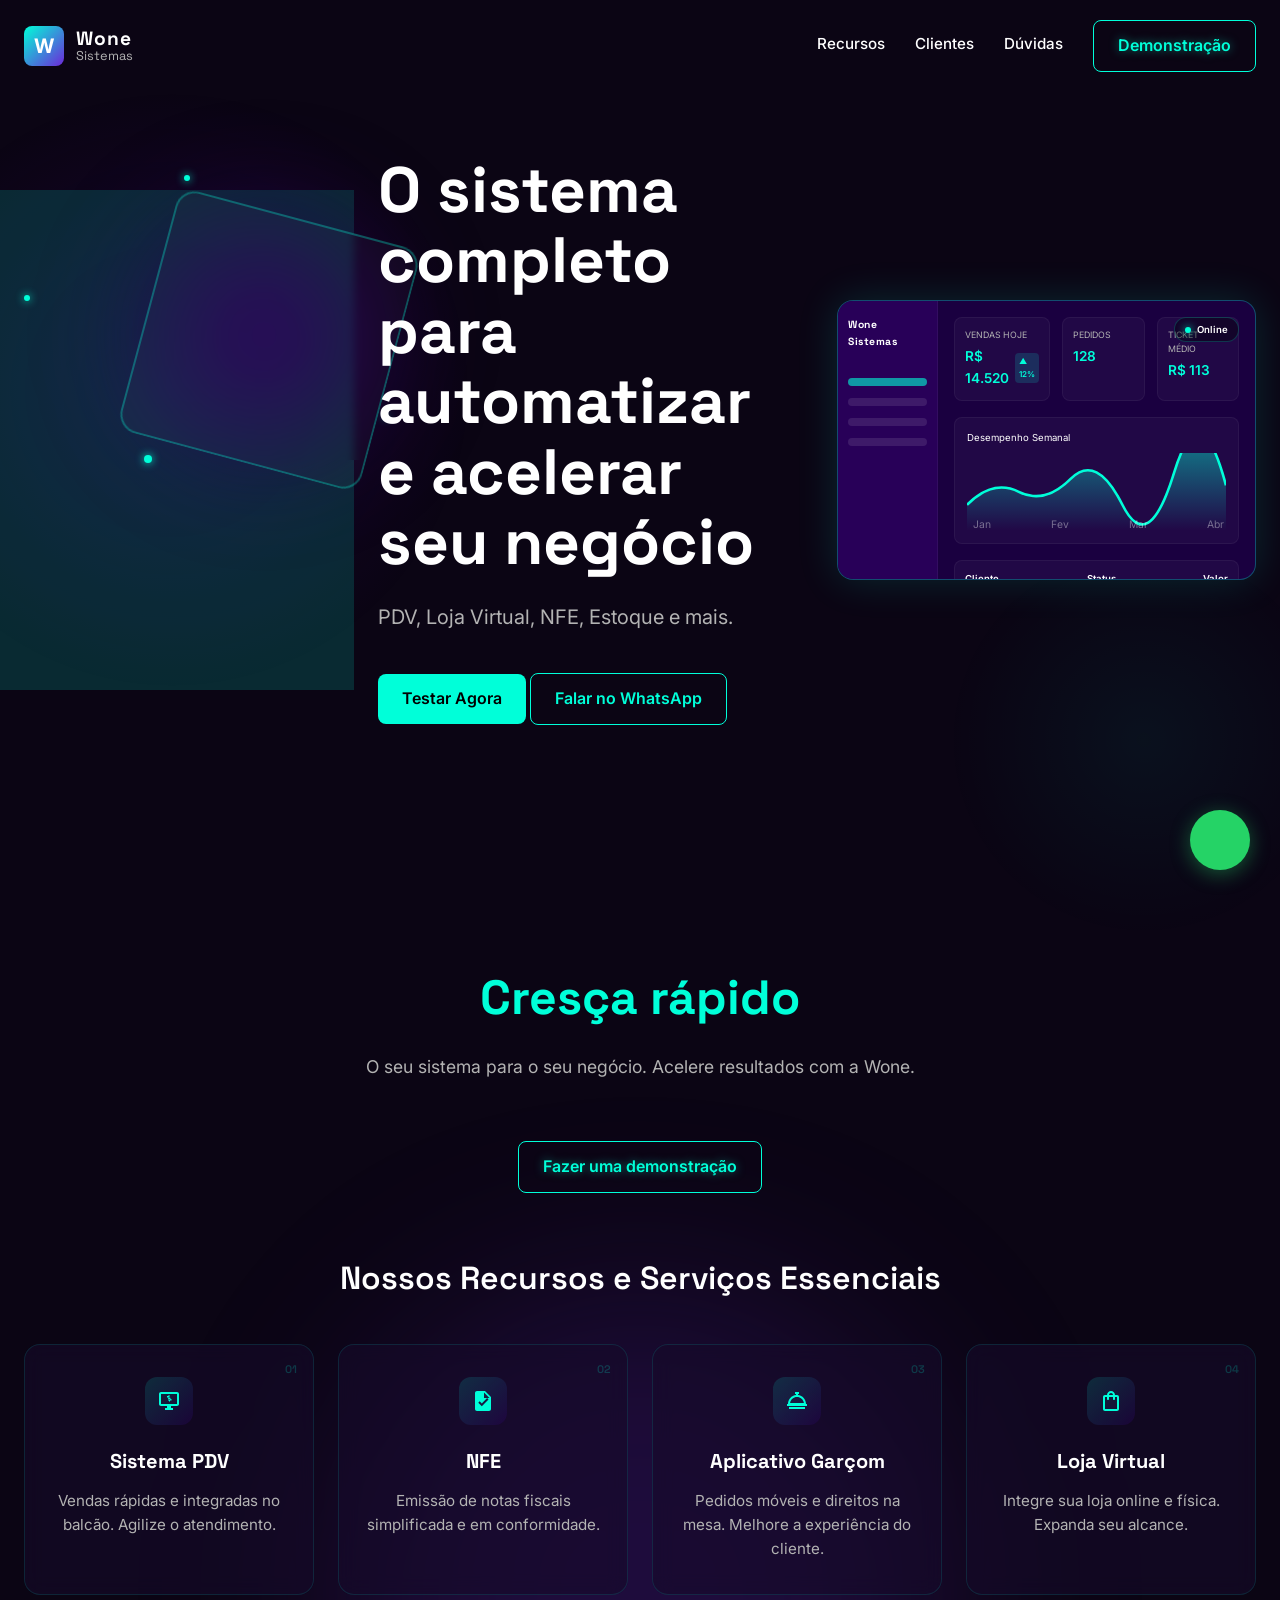
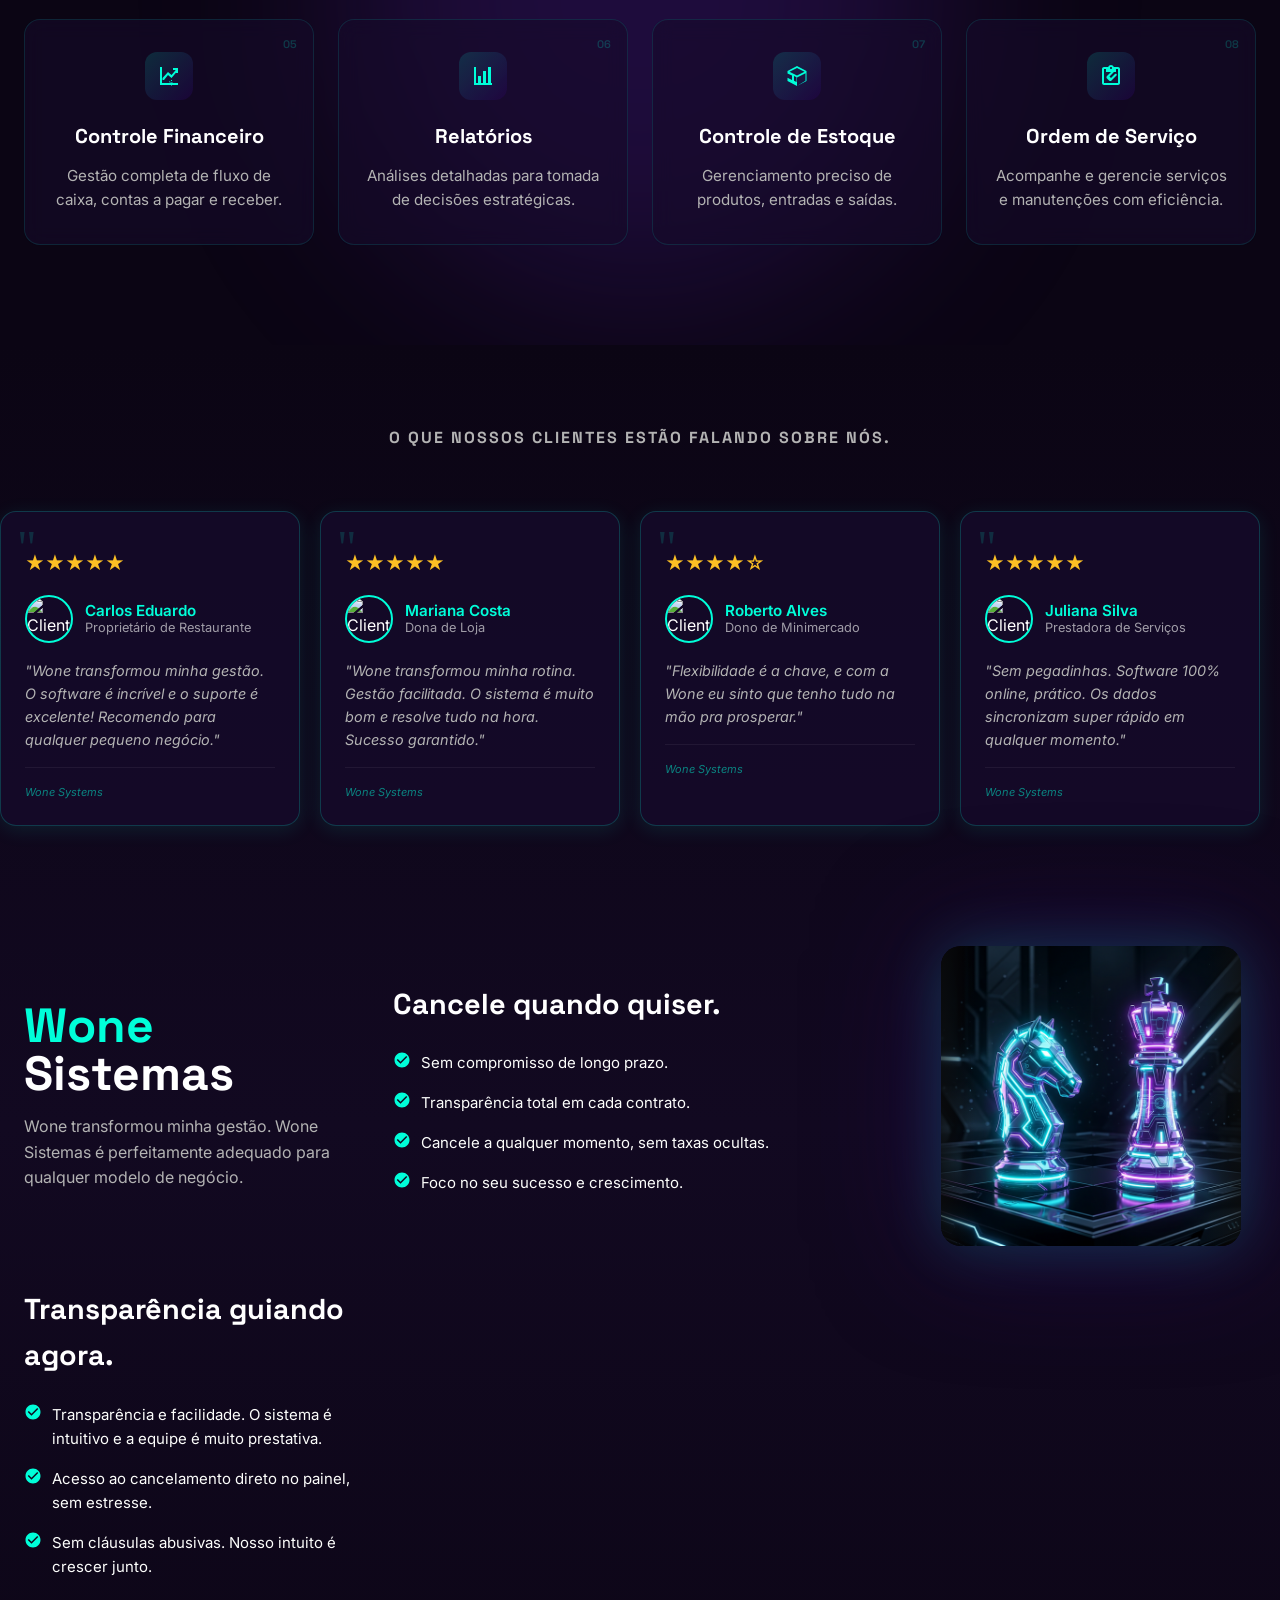
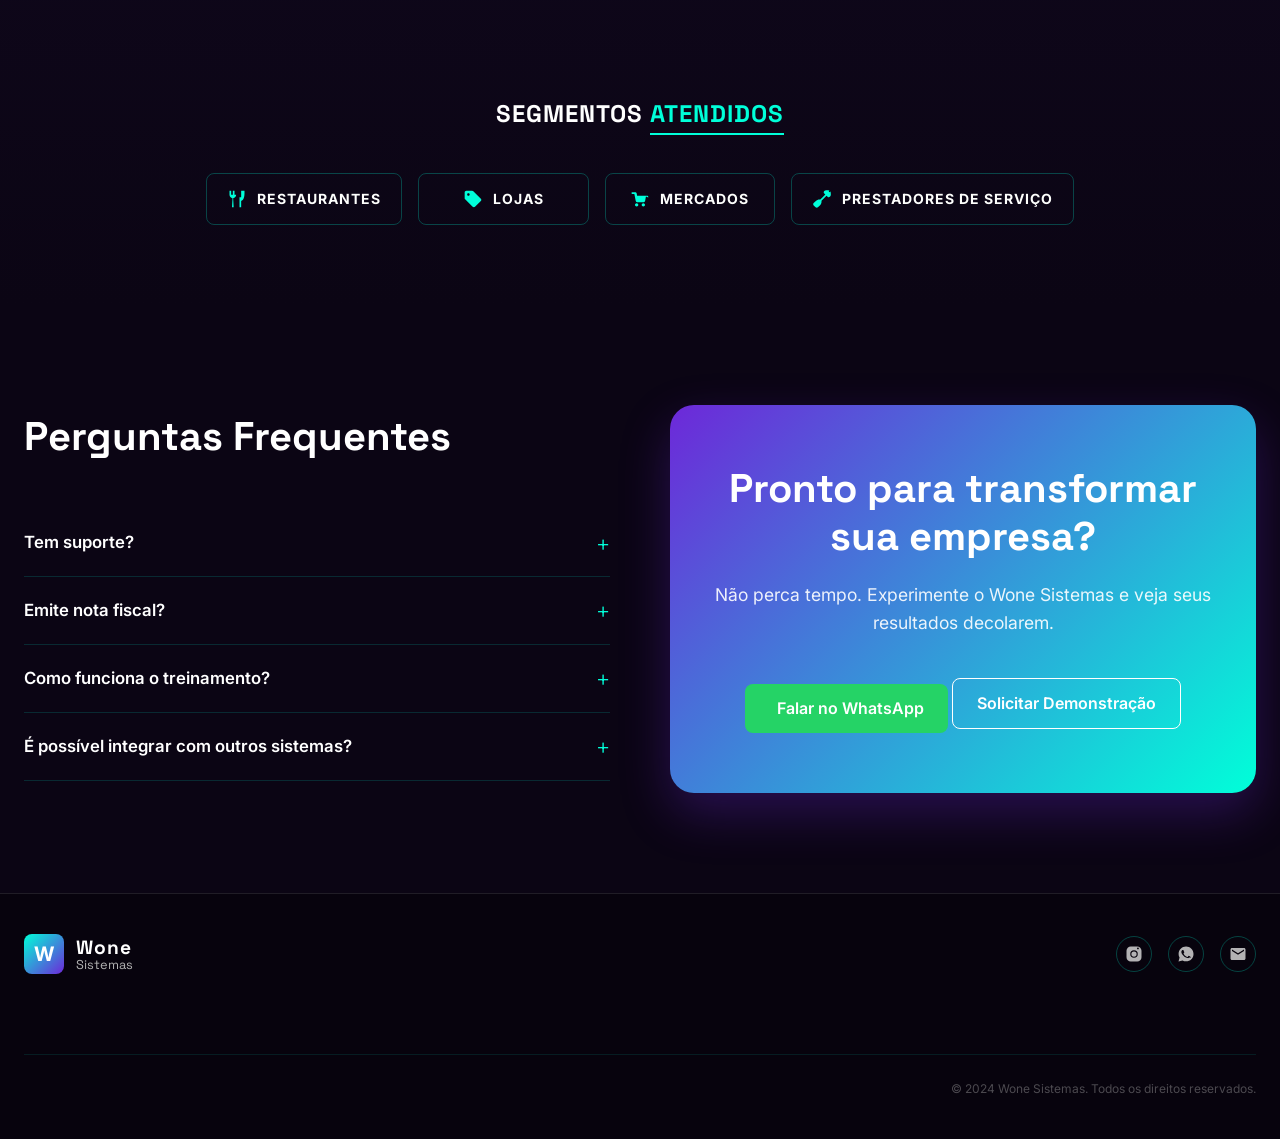
==== commit 2ec978be: "fix: responsividade segmentos e URLs atualizadas" ====
--- a/index.html
+++ b/index.html
@@ -1,622 +1,622 @@
-<!DOCTYPE html>
-<html lang="pt-BR">
-
-<head>
-    <!-- SEO Básico -->
-    <meta charset="UTF-8">
-    <meta name="viewport" content="width=device-width, initial-scale=1.0">
-    <meta name="description"
-        content="Wone Sistemas — O sistema completo para automatizar e acelerar seu negócio. PDV, Loja Virtual, NFE, Estoque e muito mais. Teste grátis agora.">
-    <meta name="keywords"
-        content="sistema PDV, nota fiscal eletrônica, NFE, loja virtual, controle de estoque, sistema para restaurante, sistema para mercado, gestão empresarial, Wone Sistemas">
-    <meta name="author" content="Wone Sistemas">
-    <meta name="robots" content="index, follow">
-    <title>Wone Sistemas — Automatize e Acelere seu Negócio</title>
-
-    <!-- Favicon -->
-    <link rel="icon" type="image/svg+xml" href="favicon.svg">
-    <link rel="apple-touch-icon" href="favicon.svg">
-    <meta name="theme-color" content="#280058">
-
-    <!-- Open Graph (WhatsApp, Facebook, LinkedIn) -->
-    <meta property="og:type" content="website">
-    <meta property="og:url" content="https://wonesistemas.com.br/">
-    <meta property="og:title" content="Wone Sistemas — O sistema completo para seu negócio">
-    <meta property="og:description"
-        content="PDV, Loja Virtual, NFE, Estoque e mais. Acelere resultados com a Wone. Cancele quando quiser.">
-    <meta property="og:image" content="https://wonesistemas.com.br/og-image.png">
-    <meta property="og:image:width" content="1200">
-    <meta property="og:image:height" content="630">
-    <meta property="og:locale" content="pt_BR">
-    <meta property="og:site_name" content="Wone Sistemas">
-
-    <!-- Twitter Card -->
-    <meta name="twitter:card" content="summary_large_image">
-    <meta name="twitter:title" content="Wone Sistemas — O sistema completo para seu negócio">
-    <meta name="twitter:description" content="PDV, Loja Virtual, NFE, Estoque e mais. Cancele quando quiser.">
-    <meta name="twitter:image" content="https://wonesistemas.com.br/og-image.png">
-
-    <!-- Canonical -->
-    <link rel="canonical" href="https://wonesistemas.com.br/">
-
-    <!-- Google Analytics 4 -->
-    <script async src="https://www.googletagmanager.com/gtag/js?id=G-5EHNCT04ND"></script>
-    <script>
-        window.dataLayer = window.dataLayer || [];
-        function gtag() { dataLayer.push(arguments); }
-        gtag('js', new Date());
-        gtag('config', 'G-5EHNCT04ND');
-    </script>
-
-    <!-- Google Fonts -->
-    <link rel="preconnect" href="https://fonts.googleapis.com">
-    <link rel="preconnect" href="https://fonts.gstatic.com" crossorigin>
-    <link rel="preconnect" href="https://cdnjs.cloudflare.com">
-    <link
-        href="https://fonts.googleapis.com/css2?family=Space+Grotesk:wght@300;400;500;600;700&family=Inter:wght@400;500;600&display=swap"
-        rel="stylesheet">
-    <!-- Lucide Icons -->
-    <script src="https://unpkg.com/lucide@latest" defer></script>
-    <link rel="stylesheet" href="./style.css">
-</head>
-
-<body>
-    <!-- Ambient Lights -->
-    <div class="ambient-light light-1"></div>
-    <div class="ambient-light light-2"></div>
-
-    <!-- Navbar -->
-    <header class="navbar">
-        <div class="container nav-container">
-            <div class="logo">
-                <div class="logo-icon">W</div>
-                <div class="logo-text">
-                    <span class="wone">Wone</span>
-                    <span class="sistemas">Sistemas</span>
-                </div>
-            </div>
-            <nav class="nav-links" id="nav-links">
-                <!-- Botao fechar (X) visivel no mobile -->
-                <button class="menu-close-btn" id="menu-close-btn" aria-label="Fechar menu">&times;</button>
-                <a href="#recursos" class="nav-link">Recursos</a>
-                <a href="#clientes" class="nav-link">Clientes</a>
-                <a href="#faq" class="nav-link">Dúvidas</a>
-                <a href="https://velosistema.com.br/experimente-gratis/wonesistemas"
-                    class="btn btn-outline glow-effect">Demonstração</a>
-            </nav>
-            <button class="menu-btn" aria-label="Menu" id="mobile-menu-btn">
-                <i data-lucide="menu"></i>
-            </button>
-        </div>
-        <!-- Overlay para fechar o menu ao clicar fora -->
-        <div class="menu-overlay" id="menu-overlay"></div>
-    </header>
-
-    <main>
-        <!-- Hero Section -->
-        <section class="hero" id="home">
-            <div class="hero-abstract-shape">
-                <div class="abstract-box"></div>
-                <div class="particle p1"></div>
-                <div class="particle p2"></div>
-                <div class="particle p3"></div>
-                <div class="particle p4"></div>
-            </div>
-            <div class="hero-glow hero-glow-2"></div>
-            <div class="container hero-container">
-                <div class="hero-content">
-                    <h1 class="hero-title">O sistema completo para automatizar e acelerar seu negócio</h1>
-                    <p class="hero-subtitle">PDV, Loja Virtual, NFE, Estoque e mais.</p>
-                    <div class="hero-cta">
-                        <a href="https://velosistema.com.br/experimente-gratis/wonesistemas" class="btn btn-primary"
-                            onclick="gtag('event', 'click', {event_category:'CTA', event_label:'Testar Agora Hero'})">Testar
-                            Agora</a>
-                        <a href="https://wa.me/5595991199450" class="btn btn-outline icon-btn" target="_blank"
-                            onclick="gtag('event', 'click', {event_category:'CTA', event_label:'WhatsApp'})">
-                            Falar no WhatsApp
-                        </a>
-                    </div>
-                </div>
-                <div class="hero-image">
-                    <div class="mockup-dashboard">
-                        <!-- Sidebar -->
-                        <div class="mockup-sidebar">
-                            <div class="mockup-logo">Wone Sistemas</div>
-                            <div class="mockup-nav-item active"></div>
-                            <div class="mockup-nav-item"></div>
-                            <div class="mockup-nav-item"></div>
-                            <div class="mockup-nav-item"></div>
-                        </div>
-
-                        <!-- Status Indicator -->
-                        <div class="online-indicator">
-                            <span class="pulse-dot"></span> Online
-                        </div>
-
-                        <!-- Main Content -->
-                        <div class="mockup-main">
-                            <!-- Cards Row -->
-                            <div class="mockup-cards">
-                                <div class="mockup-card">
-                                    <span class="card-title">Vendas Hoje</span>
-                                    <span class="card-value">
-                                        R$ 14.520
-                                        <span class="micro-tag">▲ 12%</span>
-                                    </span>
-                                </div>
-                                <div class="mockup-card">
-                                    <span class="card-title">Pedidos</span>
-                                    <span class="card-value">128</span>
-                                </div>
-                                <div class="mockup-card">
-                                    <span class="card-title">Ticket Médio</span>
-                                    <span class="card-value">R$ 113</span>
-                                </div>
-                            </div>
-
-                            <!-- Chart Area -->
-                            <div class="mockup-chart">
-                                <span class="chart-title">Desempenho Semanal</span>
-                                <svg viewBox="0 0 200 60" class="smooth-chart">
-                                    <defs>
-                                        <linearGradient id="chartGrad" x1="0%" y1="0%" x2="0%" y2="100%">
-                                            <stop offset="0%" stop-color="#00FED9" stop-opacity="0.5" />
-                                            <stop offset="100%" stop-color="#00FED9" stop-opacity="0" />
-                                        </linearGradient>
-                                    </defs>
-                                    <path d="M0 60 L0 40 Q 20 20, 40 30 T 80 20 T 120 40 T 160 15 T 200 25 L200 60 Z"
-                                        fill="url(#chartGrad)" class="chart-area" />
-                                    <!-- Animated Line -->
-                                    <path d="M0 40 Q 20 20, 40 30 T 80 20 T 120 40 T 160 15 T 200 25" fill="none"
-                                        stroke="#00FED9" stroke-width="2" class="chart-line-anim" />
-
-                                    <!-- X Axis Labels -->
-                                    <text x="5" y="58" class="chart-label">Jan</text>
-                                    <text x="65" y="58" class="chart-label">Fev</text>
-                                    <text x="125" y="58" class="chart-label">Mar</text>
-                                    <text x="185" y="58" class="chart-label">Abr</text>
-                                </svg>
-                            </div>
-
-                            <!-- Table Area -->
-                            <div class="mockup-table">
-                                <div class="table-row table-header">
-                                    <span>Cliente</span>
-                                    <span>Status</span>
-                                    <span>Valor</span>
-                                </div>
-                                <div class="table-row">
-                                    <span>João Silva</span>
-                                    <span class="status-pill win">Pago</span>
-                                    <span>R$ 150</span>
-                                </div>
-                                <div class="table-row">
-                                    <span>Maria F.</span>
-                                    <span class="status-pill pending">Pendente</span>
-                                    <span>R$ 85</span>
-                                </div>
-                                <div class="table-row">
-                                    <span>Tech Corp</span>
-                                    <span class="status-pill win">Pago</span>
-                                    <span>R$ 1.200</span>
-                                </div>
-                            </div>
-                        </div>
-                    </div>
-                </div>
-            </div>
-        </section>
-
-        <!-- Features Section -->
-        <section class="features" id="recursos">
-            <div class="features-header text-center reveal-card">
-                <h2 class="section-title">Cresça rápido</h2>
-                <p class="section-subtitle">O seu sistema para o seu negócio. Acelere resultados com a Wone.</p>
-
-                <div class="demo-laptop">
-                    <img src="./design/hero.png" alt="Wone Dashboard Demonstration" width="700" height="400"
-                        loading="lazy" style="width: 100%; max-width: 700px; display:none;" />
-                    <a href="https://velosistema.com.br/experimente-gratis/wonesistemas"
-                        class="btn btn-outline glow-effect"
-                        onclick="gtag('event', 'click', {event_category:'CTA', event_label:'Demonstracao'})">Fazer uma
-                        demonstração</a>
-                </div>
-
-                <h3 class="subsection-title">Nossos Recursos e Serviços Essenciais</h3>
-            </div>
-
-            <div class="container relative">
-                <div class="glow-bg features-glow"></div>
-                <div class="features-grid">
-                    <!-- Cards -->
-                    <div class="feature-card reveal-card">
-                        <div class="card-number">01</div>
-                        <svg width="48" height="48" viewBox="0 0 24 24" fill="#00FED9"
-                            style="background: linear-gradient(135deg, rgba(0,254,217,0.15), rgba(40,0,88,0.4)); border-radius: 12px; padding: 12px; margin: 0 auto 20px; display: block; transition: all 0.3s;">
-                            <path
-                                d="M20,3H4C2.9,3,2,3.9,2,5v10c0,1.1,0.9,2,2,2h6v2H8v2h8v-2h-2v-2h6c1.1,0,2-0.9,2-2V5C22,3.9,21.1,3,20,3z M20,15H4V5h16V15z" />
-                            <path
-                                d="M12.5,7V6h-1v1h-1.5v1.5h2.5c0.6,0,1,0.4,1,1s-0.4,1-1,1H11v1h1v1h1v-1h1.5v-1.5h-2.5c-0.6,0-1-0.4-1-1s0.4-1,1-1H12.5z" />
-                        </svg>
-                        <h4>Sistema PDV</h4>
-                        <p>Vendas rápidas e integradas no balcão. Agilize o atendimento.</p>
-                    </div>
-                    <div class="feature-card reveal-card" style="transition-delay: 100ms">
-                        <div class="card-number">02</div>
-                        <svg width="48" height="48" viewBox="0 0 24 24" fill="#00FED9"
-                            style="background: linear-gradient(135deg, rgba(0,254,217,0.15), rgba(40,0,88,0.4)); border-radius: 12px; padding: 12px; margin: 0 auto 20px; display: block; transition: all 0.3s;">
-                            <path
-                                d="M14,2H6C4.9,2,4,2.9,4,4v16c0,1.1,0.9,2,2,2h12c1.1,0,2-0.9,2-2V8L14,2z M13,3.5L18.5,9H13V3.5z M10.8,17.2l-3.5-3.5l1.4-1.4l2.1,2.1l5.3-5.3l1.4,1.4L10.8,17.2z" />
-                        </svg>
-                        <h4>NFE</h4>
-                        <p>Emissão de notas fiscais simplificada e em conformidade.</p>
-                    </div>
-                    <div class="feature-card reveal-card" style="transition-delay: 200ms">
-                        <div class="card-number">03</div>
-                        <svg width="48" height="48" viewBox="0 0 24 24" fill="#00FED9"
-                            style="background: linear-gradient(135deg, rgba(0,254,217,0.15), rgba(40,0,88,0.4)); border-radius: 12px; padding: 12px; margin: 0 auto 20px; display: block; transition: all 0.3s;">
-                            <path
-                                d="M21,15c0-4.6-3.5-8.4-8-8.9V5h1V3h-4v2h1v1.1c-4.5,0.5-8,4.3-8,8.9H2v2h20v-2H21z M12,8c3.5,0,6.4,2.6,6.9,6H5.1C5.6,10.6,8.5,8,12,8z" />
-                            <rect x="4" y="18" width="16" height="2" />
-                        </svg>
-                        <h4>Aplicativo Garçom</h4>
-                        <p>Pedidos móveis e direitos na mesa. Melhore a experiência do cliente.</p>
-                    </div>
-                    <div class="feature-card reveal-card" style="transition-delay: 300ms">
-                        <div class="card-number">04</div>
-                        <svg width="48" height="48" viewBox="0 0 24 24" fill="#00FED9"
-                            style="background: linear-gradient(135deg, rgba(0,254,217,0.15), rgba(40,0,88,0.4)); border-radius: 12px; padding: 12px; margin: 0 auto 20px; display: block; transition: all 0.3s;">
-                            <path
-                                d="M18,6h-2c0-2.2-1.8-4-4-4S8,3.8,8,6H6C4.9,6,4,6.9,4,8v12c0,1.1,0.9,2,2,2h12c1.1,0,2-0.9,2-2V8C20,6.9,19.1,6,18,6z M12,4c1.1,0,2,0.9,2,2h-4C10,4.9,10.9,4,12,4z M18,20H6V8h2v2c0,0.6,0.4,1,1,1s1-0.4,1-1V8h4v2c0,0.6,0.4,1,1,1s1-0.4,1-1V8h2V20z" />
-                        </svg>
-                        <h4>Loja Virtual</h4>
-                        <p>Integre sua loja online e física. Expanda seu alcance.</p>
-                    </div>
-                    <div class="feature-card reveal-card">
-                        <div class="card-number">05</div>
-                        <svg width="48" height="48" viewBox="0 0 24 24" fill="#00FED9"
-                            style="background: linear-gradient(135deg, rgba(0,254,217,0.15), rgba(40,0,88,0.4)); border-radius: 12px; padding: 12px; margin: 0 auto 20px; display: block; transition: all 0.3s;">
-                            <path d="M3 3v18h18v-2H5V3H3z" />
-                            <path d="M7 16l4-5 3.5 3 5.5-6.5v-3l-5.5 6.5-3.5-3-5.5 6v2z" />
-                            <path d="M21 4h-5v2h3v3h2z" />
-                            <path
-                                d="M15 17v-1h-1v1h-1.5v1.5h2.5c.6 0 1 .4 1 1s-.4 1-1 1H14v1h1v-1h1.5v-1.5h-2.5c-.6 0-1-.4-1-1s.4-1 1-1h1v-1z" />
-                        </svg>
-                        <h4>Controle Financeiro</h4>
-                        <p>Gestão completa de fluxo de caixa, contas a pagar e receber.</p>
-                    </div>
-                    <div class="feature-card reveal-card" style="transition-delay: 100ms">
-                        <div class="card-number">06</div>
-                        <svg width="48" height="48" viewBox="0 0 24 24" fill="#00FED9"
-                            style="background: linear-gradient(135deg, rgba(0,254,217,0.15), rgba(40,0,88,0.4)); border-radius: 12px; padding: 12px; margin: 0 auto 20px; display: block; transition: all 0.3s;">
-                            <path d="M3 3v18h18v-2H5V3H3z" />
-                            <rect x="7" y="12" width="3" height="7" />
-                            <rect x="12" y="7" width="3" height="12" />
-                            <rect x="17" y="3" width="3" height="16" />
-                        </svg>
-                        <h4>Relatórios</h4>
-                        <p>Análises detalhadas para tomada de decisões estratégicas.</p>
-                    </div>
-                    <div class="feature-card reveal-card" style="transition-delay: 200ms">
-                        <div class="card-number">07</div>
-                        <svg width="48" height="48" viewBox="0 0 24 24" fill="#00FED9"
-                            style="background: linear-gradient(135deg, rgba(0,254,217,0.15), rgba(40,0,88,0.4)); border-radius: 12px; padding: 12px; margin: 0 auto 20px; display: block; transition: all 0.3s;">
-                            <path
-                                d="M12 2L2.5 7v10L12 22l9.5-5V7L12 2zM4.5 7.8L12 4.1l7.5 3.7L12 11.5 4.5 7.8zM2.5 9.4l4.5 2.2V16l-4.5-2.2V9.4zM9 12l2.5 1.25V18l-2.5-1.2V12zM12 18V13.5l8.5-4.25v7.5L12 22v-4z" />
-                        </svg>
-                        <h4>Controle de Estoque</h4>
-                        <p>Gerenciamento preciso de produtos, entradas e saídas.</p>
-                    </div>
-                    <div class="feature-card reveal-card" style="transition-delay: 300ms">
-                        <div class="card-number">08</div>
-                        <svg width="48" height="48" viewBox="0 0 24 24" fill="#00FED9"
-                            style="background: linear-gradient(135deg, rgba(0,254,217,0.15), rgba(40,0,88,0.4)); border-radius: 12px; padding: 12px; margin: 0 auto 20px; display: block; transition: all 0.3s;">
-                            <path
-                                d="M19 3h-4.18C14.4 1.84 13.3 1 12 1c-1.3 0-2.4.84-2.82 2H5c-1.1 0-2 .9-2 2v14c0 1.1.9 2 2 2h14c1.1 0 2-.9 2-2V5c0-1.1-.9-2-2-2zm-7 0c.55 0 1 .45 1 1s-.45 1-1 1-1-.45-1-1 .45-1 1-1zM5 19V5h2v3h10V5h2v14H5z" />
-                            <path
-                                d="M16 10l-4 4-1.5-1.5 4-4c.4-.4.4-1.1 0-1.5-.4-.4-1.1-.4-1.5 0l-5 5c-.7.7-.7 1.8 0 2.5l2 2c.7.7 1.8.7 2.5 0l5-5c.4-.4.4-1.1 0-1.5-.4-.4-1.1-.4-1.5 0z" />
-                        </svg>
-                        <h4>Ordem de Serviço</h4>
-                        <p>Acompanhe e gerencie serviços e manutenções com eficiência.</p>
-                    </div>
-                </div>
-            </div>
-
-
-        </section>
-
-        <!-- Trust Section -->
-        <section class="trust" id="clientes">
-            <h3 class="trust-subtitle text-center">O QUE NOSSOS CLIENTES ESTÃO FALANDO SOBRE NÓS.</h3>
-
-            <!-- Carousel container simplificado -->
-            <div class="testimonials-carousel reveal-card">
-                <div class="testimonial-card">
-                    <span class="quote-mark">"</span>
-                    <div class="stars">★★★★★</div>
-                    <div class="client-avatar">
-                        <img src="https://i.pravatar.cc/48?img=1" alt="Client" width="48" height="48" loading="lazy">
-                        <div class="client-info">
-                            <span class="client-name">Carlos Eduardo</span>
-                            <span class="client-role">Proprietário de Restaurante</span>
-                        </div>
-                    </div>
-                    <p>"Wone transformou minha gestão. O software é incrível e o suporte é excelente! Recomendo para
-                        qualquer pequeno negócio."</p>
-                    <div class="client-footer">
-                        <div class="client-logo-w">Wone Systems</div>
-                    </div>
-                </div>
-                <div class="testimonial-card">
-                    <span class="quote-mark">"</span>
-                    <div class="stars">★★★★★</div>
-                    <div class="client-avatar">
-                        <img src="https://i.pravatar.cc/48?img=2" alt="Client" width="48" height="48" loading="lazy">
-                        <div class="client-info">
-                            <span class="client-name">Mariana Costa</span>
-                            <span class="client-role">Dona de Loja</span>
-                        </div>
-                    </div>
-                    <p>"Wone transformou minha rotina. Gestão facilitada. O sistema é muito bom e resolve tudo na hora.
-                        Sucesso garantido."</p>
-                    <div class="client-footer">
-                        <div class="client-logo-w">Wone Systems</div>
-                    </div>
-                </div>
-                <div class="testimonial-card">
-                    <span class="quote-mark">"</span>
-                    <div class="stars">★★★★☆</div>
-                    <div class="client-avatar">
-                        <img src="https://i.pravatar.cc/48?img=3" alt="Client" width="48" height="48" loading="lazy">
-                        <div class="client-info">
-                            <span class="client-name">Roberto Alves</span>
-                            <span class="client-role">Dono de Minimercado</span>
-                        </div>
-                    </div>
-                    <p>"Flexibilidade é a chave, e com a Wone eu sinto que tenho tudo na mão pra prosperar."</p>
-                    <div class="client-footer">
-                        <div class="client-logo-w">Wone Systems</div>
-                    </div>
-                </div>
-                <div class="testimonial-card">
-                    <span class="quote-mark">"</span>
-                    <div class="stars">★★★★★</div>
-                    <div class="client-avatar">
-                        <img src="https://i.pravatar.cc/48?img=4" alt="Client" width="48" height="48" loading="lazy">
-                        <div class="client-info">
-                            <span class="client-name">Juliana Silva</span>
-                            <span class="client-role">Prestadora de Serviços</span>
-                        </div>
-                    </div>
-                    <p>"Sem pegadinhas. Software 100% online, prático. Os dados sincronizam super rápido em qualquer
-                        momento."</p>
-                    <div class="client-footer">
-                        <div class="client-logo-w">Wone Systems</div>
-                    </div>
-                </div>
-            </div>
-
-            <!-- Dots indicadores do carrossel -->
-            <div class="carousel-dots" id="carousel-dots">
-                <span class="dot active" data-index="0"></span>
-                <span class="dot" data-index="1"></span>
-                <span class="dot" data-index="2"></span>
-                <span class="dot" data-index="3"></span>
-            </div>
-
-            <div class="trust-features container reveal-card">
-                <div class="trust-feature-item">
-                    <h2 class="trust-title-logo"><span style="color:var(--color-primary)">Wone</span> <br>Sistemas</h2>
-                    <p class="trust-desc">Wone transformou minha gestão. Wone Sistemas é perfeitamente adequado para
-                        qualquer modelo de negócio.</p>
-                </div>
-
-                <div class="trust-feature-item">
-                    <h3 class="trust-title">Cancele quando quiser.</h3>
-                    <ul class="trust-list">
-                        <li><svg class="list-icon" viewBox="0 0 24 24">
-                                <path
-                                    d="M12 2C6.48 2 2 6.48 2 12s4.48 10 10 10 10-4.48 10-10S17.52 2 12 2zm-2 15l-5-5 1.41-1.41L10 14.17l7.59-7.59L19 8l-9 9z" />
-                            </svg>Sem compromisso de longo prazo.</li>
-                        <li><svg class="list-icon" viewBox="0 0 24 24">
-                                <path
-                                    d="M12 2C6.48 2 2 6.48 2 12s4.48 10 10 10 10-4.48 10-10S17.52 2 12 2zm-2 15l-5-5 1.41-1.41L10 14.17l7.59-7.59L19 8l-9 9z" />
-                            </svg>Transparência total em cada contrato.
-                        </li>
-                        <li><svg class="list-icon" viewBox="0 0 24 24">
-                                <path
-                                    d="M12 2C6.48 2 2 6.48 2 12s4.48 10 10 10 10-4.48 10-10S17.52 2 12 2zm-2 15l-5-5 1.41-1.41L10 14.17l7.59-7.59L19 8l-9 9z" />
-                            </svg>Cancele a qualquer momento, sem taxas
-                            ocultas.</li>
-                        <li><svg class="list-icon" viewBox="0 0 24 24">
-                                <path
-                                    d="M12 2C6.48 2 2 6.48 2 12s4.48 10 10 10 10-4.48 10-10S17.52 2 12 2zm-2 15l-5-5 1.41-1.41L10 14.17l7.59-7.59L19 8l-9 9z" />
-                            </svg>Foco no seu sucesso e crescimento.</li>
-                    </ul>
-                </div>
-
-                <div class="trust-feature-illustration">
-                    <div class="chess-wrapper">
-                        <img src="./assets/chess.png" alt="Estratégia Empresarial" class="chess-img" width="300"
-                            height="300" loading="lazy">
-                        <div class="chess-overlay"></div>
-                    </div>
-                </div>
-
-                <div class="trust-feature-item">
-                    <h3 class="trust-title">Transparência guiando agora.</h3>
-                    <ul class="trust-list">
-                        <li><svg class="list-icon" viewBox="0 0 24 24">
-                                <path
-                                    d="M12 2C6.48 2 2 6.48 2 12s4.48 10 10 10 10-4.48 10-10S17.52 2 12 2zm-2 15l-5-5 1.41-1.41L10 14.17l7.59-7.59L19 8l-9 9z" />
-                            </svg>Transparência e facilidade. O sistema é
-                            intuitivo e a equipe é muito prestativa.</li>
-                        <li><svg class="list-icon" viewBox="0 0 24 24">
-                                <path
-                                    d="M12 2C6.48 2 2 6.48 2 12s4.48 10 10 10 10-4.48 10-10S17.52 2 12 2zm-2 15l-5-5 1.41-1.41L10 14.17l7.59-7.59L19 8l-9 9z" />
-                            </svg>Acesso ao cancelamento direto no painel,
-                            sem estresse.</li>
-                        <li><svg class="list-icon" viewBox="0 0 24 24">
-                                <path
-                                    d="M12 2C6.48 2 2 6.48 2 12s4.48 10 10 10 10-4.48 10-10S17.52 2 12 2zm-2 15l-5-5 1.41-1.41L10 14.17l7.59-7.59L19 8l-9 9z" />
-                            </svg>Sem cláusulas abusivas. Nosso intuito é
-                            crescer junto.</li>
-                    </ul>
-                </div>
-            </div>
-
-            <!-- Segmentos -->
-            <div class="segments container text-center reveal-card">
-                <h4 class="segments-title">SEGMENTOS <span>ATENDIDOS</span></h4>
-                <div class="segments-grid">
-                    <div class="segment-item">
-                        <svg width="20" height="20" viewBox="0 0 24 24" fill="#00FED9">
-                            <path
-                                d="M11,2v5H9V2H7v5H5V2H3v5c0,2.1,1.6,3.8,3.6,4L6,22h2l-0.6-11C9.4,10.8,11,9.1,11,7V2h0z M19,2H17v8h-2v12h2V14C19,14,21,11,21,5V2z" />
-                        </svg>
-                        <span>RESTAURANTES</span>
-                    </div>
-                    <div class="segment-item">
-                        <svg width="24" height="24" viewBox="0 0 24 24" fill="#00FED9">
-                            <path
-                                d="M21.41,11.58l-9-9C12.05,2.22,11.55,2,11,2H4C2.9,2,2,2.9,2,4v7c0,0.55,0.22,1.05,0.59,1.41l9,9 c0.36,0.36,0.86,0.59,1.41,0.59c0.55,0,1.05-0.22,1.41-0.59l7-7C22.18,13.68,22.18,12.31,21.41,11.58z M6.5,8 C5.67,8,5,7.33,5,6.5S5.67,5,6.5,5S8,5.67,8,6.5S7.33,8,6.5,8z" />
-                        </svg>
-                        <span>LOJAS</span>
-                    </div>
-                    <div class="segment-item">
-                        <svg width="24" height="24" viewBox="0 0 24 24" fill="#00FED9">
-                            <path
-                                d="M19.16,9l-1.07,5.34C17.91,15.3,16.85,16,15.75,16H9.25C8.15,16,7.09,15.3,6.91,14.34L5.23,6H2V4h4.1 c0.92,0,1.72,0.63,1.94,1.52L8.52,8H20.5c0.83,0,1.5,0.67,1.5,1.5c0,0.22-0.05,0.44-0.14,0.64L19.16,9z M10,19c0,1.1-0.9,2-2,2 s-2-0.9-2-2c0-1.1,0.9-2,2-2S10,17.9,10,19z M18,19c0,1.1-0.9,2-2,2s-2-0.9-2-2c0-1.1,0.9-2,2-2S18,17.9,18,19z" />
-                        </svg>
-                        <span>MERCADOS</span>
-                    </div>
-                    <div class="segment-item segment-prestadores">
-                        <svg width="20" height="20" viewBox="0 0 24 24" fill="#00FED9">
-                            <path
-                                d="M21 2c-.6-.6-2-.6-4-.6s-3 1.5-3 2.5c0 .5.3 1 1 1.7l1 1-6 6c-2-.3-4 .3-5.7 2L2 16.9c-.8.8-.8 2 0 2.8l2.3 2.3c.8.8 2 .8 2.8 0L9.4 19.7c1.7-1.7 2.3-3.7 2-5.7l6-6 1 1c.7.7 1.2 1 1.7 1 1 0 2.5-1.5 2.5-3s0-3.4-.6-4l-1 1-1-1 1-1z" />
-                        </svg>
-                        <span>PRESTADORES DE SERVIÇO</span>
-                    </div>
-                </div>
-            </div>
-        </section>
-
-        <!-- final CTA and FAQ -->
-        <section class="faq-cta container reveal-card" id="faq">
-            <div class="faq-section">
-                <h2 class="faq-title">Perguntas Frequentes</h2>
-                <div class="accordion">
-                    <div class="accordion-item">
-                        <div class="accordion-header">
-                            <span>Tem suporte?</span>
-                            <span class="acc-icon">+</span>
-                        </div>
-                        <div class="accordion-content">
-                            <p>Sim, oferecemos suporte técnico dedicado via chat, e-mail e telefone.</p>
-                        </div>
-                    </div>
-                    <div class="accordion-item">
-                        <div class="accordion-header">
-                            <span>Emite nota fiscal?</span>
-                            <span class="acc-icon">+</span>
-                        </div>
-                        <div class="accordion-content">
-                            <p>Sim, o Wone PDV é homologado para emitir cupons (NFC-e) e notas fiscais eletrônicas
-                                (NF-e) na maioria dos estados.</p>
-                        </div>
-                    </div>
-                    <div class="accordion-item">
-                        <div class="accordion-header">
-                            <span>Como funciona o treinamento?</span>
-                            <span class="acc-icon">+</span>
-                        </div>
-                        <div class="accordion-content">
-                            <p>Oferecemos onboarding gratuito, vídeos tutoriais e artigos explicativos na nossa central
-                                de ajuda.</p>
-                        </div>
-                    </div>
-                    <div class="accordion-item">
-                        <div class="accordion-header">
-                            <span>É possível integrar com outros sistemas?</span>
-                            <span class="acc-icon">+</span>
-                        </div>
-                        <div class="accordion-content">
-                            <p>Sim! Temos APIs abertas e integrações diretas com plataformas líderes em delivery, TEF e
-                                e-commerce.</p>
-                        </div>
-                    </div>
-                </div>
-            </div>
-
-            <div class="cta-card">
-                <h2>Pronto para transformar sua empresa?</h2>
-                <p>Não perca tempo. Experimente o Wone Sistemas e veja seus resultados decolarem.</p>
-                <div class="faq-cta-buttons">
-                    <a href="https://wa.me/5595991199450" class="btn btn-whatsapp" target="_blank"
-                        onclick="gtag('event', 'click', {event_category:'CTA', event_label:'WhatsApp'})"><i
-                            data-lucide="message-circle"></i> Falar no
-                        WhatsApp</a>
-                    <a href="https://velosistema.com.br/experimente-gratis/wonesistemas" class="btn btn-outline-white"
-                        onclick="gtag('event', 'click', {event_category:'CTA', event_label:'Solicitar Demo Final'})">Solicitar
-                        Demonstração</a>
-                </div>
-            </div>
-        </section>
-    </main>
-
-    <footer class="main-footer">
-        <div class="container footer-content">
-            <div class="logo">
-                <div class="logo-icon">W</div>
-                <div class="logo-text">
-                    <span class="wone">Wone</span>
-                    <span class="sistemas" style="color:var(--color-text-muted);">Sistemas</span>
-                </div>
-            </div>
-
-            <div class="footer-contacts">
-                <a href="#" class="footer-icon" aria-label="Instagram">
-                    <svg width="20" height="20" viewBox="0 0 24 24" class="svg-social">
-                        <path
-                            d="M7.75 2h8.5A5.75 5.75 0 0 1 22 7.75v8.5A5.75 5.75 0 0 1 16.25 22h-8.5A5.75 5.75 0 0 1 2 16.25v-8.5A5.75 5.75 0 0 1 7.75 2zM12 7a5 5 0 1 0 0 10 5 5 0 0 0 0-10zm0 8.5a3.5 3.5 0 1 1 0-7 3.5 3.5 0 0 1 0 7zm5.25-9.75a1.25 1.25 0 1 0 0-2.5 1.25 1.25 0 0 0 0 2.5z" />
-                    </svg>
-                </a>
-                <a href="#" class="footer-icon" aria-label="WhatsApp">
-                    <svg width="20" height="20" viewBox="0 0 24 24" class="svg-social">
-                        <path
-                            d="M12.01 2.01c-5.46 0-9.89 4.43-9.89 9.89 0 1.74.45 3.42 1.3 4.93L2 22l5.35-1.4c1.47.78 3.12 1.2 4.8 1.2 5.46 0 9.89-4.43 9.89-9.89s-4.43-9.89-9.89-9.89zm5.35 14.15c-.23.65-1.32 1.22-1.89 1.32-.53.1-1.22.3-3.6-0.69-2.88-1.2-4.73-4.15-4.88-4.35-.14-.2-1.16-1.55-1.16-2.96 0-1.41.74-2.11.99-2.39.26-.29.56-.36.75-.36s.38 0 .54.01c.17 0 .41-.06.64.49.24.57.82 1.99.89 2.14.07.15.12.33.02.53-.1.19-.15.31-.3.49-.14.18-.31.41-.43.55-.14.15-.3.32-.13.62.17.3 1.14 1.88 2.57 3.16.89.8 1.84 1.13 2.14 1.27.3.15.48.12.65-.06.18-.19.78-.91.98-1.22.21-.31.41-.26.69-.16.28.1 1.77.84 2.07.98.3.15.5.22.58.35.08.13.08.76-.15 1.41z" />
-                    </svg>
-                </a>
-                <a href="#" class="footer-icon" aria-label="Email">
-                    <svg width="20" height="20" viewBox="0 0 24 24" class="svg-social">
-                        <path
-                            d="M20 4H4c-1.1 0-2 .9-2 2v12c0 1.1.9 2 2 2h16c1.1 0 2-.9 2-2V6c0-1.1-.9-2-2-2zm0 4l-8 5-8-5V6l8 5 8-5v2z" />
-                    </svg>
-                </a>
-            </div>
-
-            <div class="footer-bottom">
-                <div class="footer-copy">
-                    <p>&copy; 2024 Wone Sistemas. Todos os direitos reservados.</p>
-                </div>
-            </div>
-        </div>
-    </footer>
-
-    <!-- Whatsapp Float -->
-    <a href="https://wa.me/5595991199450" class="whatsapp-float popup-anim" target="_blank"
-        aria-label="Chat on WhatsApp">
-        <i data-lucide="message-circle"></i>
-    </a>
-
-    <!-- Vercel Speed Insights -->
-    <script>
-        window.si = window.si || function () { (window.siq = window.siq || []).push(arguments); };
-    </script>
-    <script defer src="/_vercel/speed-insights/script.js"></script>
-
-    <!-- Scripts -->
-    <script src="./script.js" defer></script>
-</body>
-
+<!DOCTYPE html>
+<html lang="pt-BR">
+
+<head>
+    <!-- SEO Básico -->
+    <meta charset="UTF-8">
+    <meta name="viewport" content="width=device-width, initial-scale=1.0">
+    <meta name="description"
+        content="Wone Sistemas — O sistema completo para automatizar e acelerar seu negócio. PDV, Loja Virtual, NFE, Estoque e muito mais. Teste grátis agora.">
+    <meta name="keywords"
+        content="sistema PDV, nota fiscal eletrônica, NFE, loja virtual, controle de estoque, sistema para restaurante, sistema para mercado, gestão empresarial, Wone Sistemas">
+    <meta name="author" content="Wone Sistemas">
+    <meta name="robots" content="index, follow">
+    <title>Wone Sistemas — Automatize e Acelere seu Negócio</title>
+
+    <!-- Favicon -->
+    <link rel="icon" type="image/svg+xml" href="favicon.svg">
+    <link rel="apple-touch-icon" href="favicon.svg">
+    <meta name="theme-color" content="#280058">
+
+    <!-- Open Graph (WhatsApp, Facebook, LinkedIn) -->
+    <meta property="og:type" content="website">
+    <meta property="og:url" content="https://wonesistemas.com.br/">
+    <meta property="og:title" content="Wone Sistemas — O sistema completo para seu negócio">
+    <meta property="og:description"
+        content="PDV, Loja Virtual, NFE, Estoque e mais. Acelere resultados com a Wone. Cancele quando quiser.">
+    <meta property="og:image" content="https://wonesistemas.com.br/og-image.png">
+    <meta property="og:image:width" content="1200">
+    <meta property="og:image:height" content="630">
+    <meta property="og:locale" content="pt_BR">
+    <meta property="og:site_name" content="Wone Sistemas">
+
+    <!-- Twitter Card -->
+    <meta name="twitter:card" content="summary_large_image">
+    <meta name="twitter:title" content="Wone Sistemas — O sistema completo para seu negócio">
+    <meta name="twitter:description" content="PDV, Loja Virtual, NFE, Estoque e mais. Cancele quando quiser.">
+    <meta name="twitter:image" content="https://wonesistemas.com.br/og-image.png">
+
+    <!-- Canonical -->
+    <link rel="canonical" href="https://wonesistemas.com.br/">
+
+    <!-- Google Analytics 4 -->
+    <script async src="https://www.googletagmanager.com/gtag/js?id=G-5EHNCT04ND"></script>
+    <script>
+        window.dataLayer = window.dataLayer || [];
+        function gtag() { dataLayer.push(arguments); }
+        gtag('js', new Date());
+        gtag('config', 'G-5EHNCT04ND');
+    </script>
+
+    <!-- Google Fonts -->
+    <link rel="preconnect" href="https://fonts.googleapis.com">
+    <link rel="preconnect" href="https://fonts.gstatic.com" crossorigin>
+    <link rel="preconnect" href="https://cdnjs.cloudflare.com">
+    <link
+        href="https://fonts.googleapis.com/css2?family=Space+Grotesk:wght@300;400;500;600;700&family=Inter:wght@400;500;600&display=swap"
+        rel="stylesheet">
+    <!-- Lucide Icons -->
+    <script src="https://unpkg.com/lucide@latest" defer></script>
+    <link rel="stylesheet" href="./style.css">
+</head>
+
+<body>
+    <!-- Ambient Lights -->
+    <div class="ambient-light light-1"></div>
+    <div class="ambient-light light-2"></div>
+
+    <!-- Navbar -->
+    <header class="navbar">
+        <div class="container nav-container">
+            <div class="logo">
+                <div class="logo-icon">W</div>
+                <div class="logo-text">
+                    <span class="wone">Wone</span>
+                    <span class="sistemas">Sistemas</span>
+                </div>
+            </div>
+            <nav class="nav-links" id="nav-links">
+                <!-- Botao fechar (X) visivel no mobile -->
+                <button class="menu-close-btn" id="menu-close-btn" aria-label="Fechar menu">&times;</button>
+                <a href="#recursos" class="nav-link">Recursos</a>
+                <a href="#clientes" class="nav-link">Clientes</a>
+                <a href="#faq" class="nav-link">Dúvidas</a>
+                <a href="https://velosistema.com.br/experimente-gratis/wonesistemas"
+                    class="btn btn-outline glow-effect">Demonstração</a>
+            </nav>
+            <button class="menu-btn" aria-label="Menu" id="mobile-menu-btn">
+                <i data-lucide="menu"></i>
+            </button>
+        </div>
+        <!-- Overlay para fechar o menu ao clicar fora -->
+        <div class="menu-overlay" id="menu-overlay"></div>
+    </header>
+
+    <main>
+        <!-- Hero Section -->
+        <section class="hero" id="home">
+            <div class="hero-abstract-shape">
+                <div class="abstract-box"></div>
+                <div class="particle p1"></div>
+                <div class="particle p2"></div>
+                <div class="particle p3"></div>
+                <div class="particle p4"></div>
+            </div>
+            <div class="hero-glow hero-glow-2"></div>
+            <div class="container hero-container">
+                <div class="hero-content">
+                    <h1 class="hero-title">O sistema completo para automatizar e acelerar seu negócio</h1>
+                    <p class="hero-subtitle">PDV, Loja Virtual, NFE, Estoque e mais.</p>
+                    <div class="hero-cta">
+                        <a href="https://velosistema.com.br/experimente-gratis/wonesistemas" class="btn btn-primary"
+                            onclick="gtag('event', 'click', {event_category:'CTA', event_label:'Testar Agora Hero'})">Testar
+                            Agora</a>
+                        <a href="https://wa.me/5595991199450" class="btn btn-outline icon-btn" target="_blank"
+                            onclick="gtag('event', 'click', {event_category:'CTA', event_label:'WhatsApp'})">
+                            Falar no WhatsApp
+                        </a>
+                    </div>
+                </div>
+                <div class="hero-image">
+                    <div class="mockup-dashboard">
+                        <!-- Sidebar -->
+                        <div class="mockup-sidebar">
+                            <div class="mockup-logo">Wone Sistemas</div>
+                            <div class="mockup-nav-item active"></div>
+                            <div class="mockup-nav-item"></div>
+                            <div class="mockup-nav-item"></div>
+                            <div class="mockup-nav-item"></div>
+                        </div>
+
+                        <!-- Status Indicator -->
+                        <div class="online-indicator">
+                            <span class="pulse-dot"></span> Online
+                        </div>
+
+                        <!-- Main Content -->
+                        <div class="mockup-main">
+                            <!-- Cards Row -->
+                            <div class="mockup-cards">
+                                <div class="mockup-card">
+                                    <span class="card-title">Vendas Hoje</span>
+                                    <span class="card-value">
+                                        R$ 14.520
+                                        <span class="micro-tag">▲ 12%</span>
+                                    </span>
+                                </div>
+                                <div class="mockup-card">
+                                    <span class="card-title">Pedidos</span>
+                                    <span class="card-value">128</span>
+                                </div>
+                                <div class="mockup-card">
+                                    <span class="card-title">Ticket Médio</span>
+                                    <span class="card-value">R$ 113</span>
+                                </div>
+                            </div>
+
+                            <!-- Chart Area -->
+                            <div class="mockup-chart">
+                                <span class="chart-title">Desempenho Semanal</span>
+                                <svg viewBox="0 0 200 60" class="smooth-chart">
+                                    <defs>
+                                        <linearGradient id="chartGrad" x1="0%" y1="0%" x2="0%" y2="100%">
+                                            <stop offset="0%" stop-color="#00FED9" stop-opacity="0.5" />
+                                            <stop offset="100%" stop-color="#00FED9" stop-opacity="0" />
+                                        </linearGradient>
+                                    </defs>
+                                    <path d="M0 60 L0 40 Q 20 20, 40 30 T 80 20 T 120 40 T 160 15 T 200 25 L200 60 Z"
+                                        fill="url(#chartGrad)" class="chart-area" />
+                                    <!-- Animated Line -->
+                                    <path d="M0 40 Q 20 20, 40 30 T 80 20 T 120 40 T 160 15 T 200 25" fill="none"
+                                        stroke="#00FED9" stroke-width="2" class="chart-line-anim" />
+
+                                    <!-- X Axis Labels -->
+                                    <text x="5" y="58" class="chart-label">Jan</text>
+                                    <text x="65" y="58" class="chart-label">Fev</text>
+                                    <text x="125" y="58" class="chart-label">Mar</text>
+                                    <text x="185" y="58" class="chart-label">Abr</text>
+                                </svg>
+                            </div>
+
+                            <!-- Table Area -->
+                            <div class="mockup-table">
+                                <div class="table-row table-header">
+                                    <span>Cliente</span>
+                                    <span>Status</span>
+                                    <span>Valor</span>
+                                </div>
+                                <div class="table-row">
+                                    <span>João Silva</span>
+                                    <span class="status-pill win">Pago</span>
+                                    <span>R$ 150</span>
+                                </div>
+                                <div class="table-row">
+                                    <span>Maria F.</span>
+                                    <span class="status-pill pending">Pendente</span>
+                                    <span>R$ 85</span>
+                                </div>
+                                <div class="table-row">
+                                    <span>Tech Corp</span>
+                                    <span class="status-pill win">Pago</span>
+                                    <span>R$ 1.200</span>
+                                </div>
+                            </div>
+                        </div>
+                    </div>
+                </div>
+            </div>
+        </section>
+
+        <!-- Features Section -->
+        <section class="features" id="recursos">
+            <div class="features-header text-center reveal-card">
+                <h2 class="section-title">Cresça rápido</h2>
+                <p class="section-subtitle">O seu sistema para o seu negócio. Acelere resultados com a Wone.</p>
+
+                <div class="demo-laptop">
+                    <img src="./design/hero.png" alt="Wone Dashboard Demonstration" width="700" height="400"
+                        loading="lazy" style="width: 100%; max-width: 700px; display:none;" />
+                    <a href="https://velosistema.com.br/experimente-gratis/wonesistemas"
+                        class="btn btn-outline glow-effect"
+                        onclick="gtag('event', 'click', {event_category:'CTA', event_label:'Demonstracao'})">Fazer uma
+                        demonstração</a>
+                </div>
+
+                <h3 class="subsection-title">Nossos Recursos e Serviços Essenciais</h3>
+            </div>
+
+            <div class="container relative">
+                <div class="glow-bg features-glow"></div>
+                <div class="features-grid">
+                    <!-- Cards -->
+                    <div class="feature-card reveal-card">
+                        <div class="card-number">01</div>
+                        <svg width="48" height="48" viewBox="0 0 24 24" fill="#00FED9"
+                            style="background: linear-gradient(135deg, rgba(0,254,217,0.15), rgba(40,0,88,0.4)); border-radius: 12px; padding: 12px; margin: 0 auto 20px; display: block; transition: all 0.3s;">
+                            <path
+                                d="M20,3H4C2.9,3,2,3.9,2,5v10c0,1.1,0.9,2,2,2h6v2H8v2h8v-2h-2v-2h6c1.1,0,2-0.9,2-2V5C22,3.9,21.1,3,20,3z M20,15H4V5h16V15z" />
+                            <path
+                                d="M12.5,7V6h-1v1h-1.5v1.5h2.5c0.6,0,1,0.4,1,1s-0.4,1-1,1H11v1h1v1h1v-1h1.5v-1.5h-2.5c-0.6,0-1-0.4-1-1s0.4-1,1-1H12.5z" />
+                        </svg>
+                        <h4>Sistema PDV</h4>
+                        <p>Vendas rápidas e integradas no balcão. Agilize o atendimento.</p>
+                    </div>
+                    <div class="feature-card reveal-card" style="transition-delay: 100ms">
+                        <div class="card-number">02</div>
+                        <svg width="48" height="48" viewBox="0 0 24 24" fill="#00FED9"
+                            style="background: linear-gradient(135deg, rgba(0,254,217,0.15), rgba(40,0,88,0.4)); border-radius: 12px; padding: 12px; margin: 0 auto 20px; display: block; transition: all 0.3s;">
+                            <path
+                                d="M14,2H6C4.9,2,4,2.9,4,4v16c0,1.1,0.9,2,2,2h12c1.1,0,2-0.9,2-2V8L14,2z M13,3.5L18.5,9H13V3.5z M10.8,17.2l-3.5-3.5l1.4-1.4l2.1,2.1l5.3-5.3l1.4,1.4L10.8,17.2z" />
+                        </svg>
+                        <h4>NFE</h4>
+                        <p>Emissão de notas fiscais simplificada e em conformidade.</p>
+                    </div>
+                    <div class="feature-card reveal-card" style="transition-delay: 200ms">
+                        <div class="card-number">03</div>
+                        <svg width="48" height="48" viewBox="0 0 24 24" fill="#00FED9"
+                            style="background: linear-gradient(135deg, rgba(0,254,217,0.15), rgba(40,0,88,0.4)); border-radius: 12px; padding: 12px; margin: 0 auto 20px; display: block; transition: all 0.3s;">
+                            <path
+                                d="M21,15c0-4.6-3.5-8.4-8-8.9V5h1V3h-4v2h1v1.1c-4.5,0.5-8,4.3-8,8.9H2v2h20v-2H21z M12,8c3.5,0,6.4,2.6,6.9,6H5.1C5.6,10.6,8.5,8,12,8z" />
+                            <rect x="4" y="18" width="16" height="2" />
+                        </svg>
+                        <h4>Aplicativo Garçom</h4>
+                        <p>Pedidos móveis e direitos na mesa. Melhore a experiência do cliente.</p>
+                    </div>
+                    <div class="feature-card reveal-card" style="transition-delay: 300ms">
+                        <div class="card-number">04</div>
+                        <svg width="48" height="48" viewBox="0 0 24 24" fill="#00FED9"
+                            style="background: linear-gradient(135deg, rgba(0,254,217,0.15), rgba(40,0,88,0.4)); border-radius: 12px; padding: 12px; margin: 0 auto 20px; display: block; transition: all 0.3s;">
+                            <path
+                                d="M18,6h-2c0-2.2-1.8-4-4-4S8,3.8,8,6H6C4.9,6,4,6.9,4,8v12c0,1.1,0.9,2,2,2h12c1.1,0,2-0.9,2-2V8C20,6.9,19.1,6,18,6z M12,4c1.1,0,2,0.9,2,2h-4C10,4.9,10.9,4,12,4z M18,20H6V8h2v2c0,0.6,0.4,1,1,1s1-0.4,1-1V8h4v2c0,0.6,0.4,1,1,1s1-0.4,1-1V8h2V20z" />
+                        </svg>
+                        <h4>Loja Virtual</h4>
+                        <p>Integre sua loja online e física. Expanda seu alcance.</p>
+                    </div>
+                    <div class="feature-card reveal-card">
+                        <div class="card-number">05</div>
+                        <svg width="48" height="48" viewBox="0 0 24 24" fill="#00FED9"
+                            style="background: linear-gradient(135deg, rgba(0,254,217,0.15), rgba(40,0,88,0.4)); border-radius: 12px; padding: 12px; margin: 0 auto 20px; display: block; transition: all 0.3s;">
+                            <path d="M3 3v18h18v-2H5V3H3z" />
+                            <path d="M7 16l4-5 3.5 3 5.5-6.5v-3l-5.5 6.5-3.5-3-5.5 6v2z" />
+                            <path d="M21 4h-5v2h3v3h2z" />
+                            <path
+                                d="M15 17v-1h-1v1h-1.5v1.5h2.5c.6 0 1 .4 1 1s-.4 1-1 1H14v1h1v-1h1.5v-1.5h-2.5c-.6 0-1-.4-1-1s.4-1 1-1h1v-1z" />
+                        </svg>
+                        <h4>Controle Financeiro</h4>
+                        <p>Gestão completa de fluxo de caixa, contas a pagar e receber.</p>
+                    </div>
+                    <div class="feature-card reveal-card" style="transition-delay: 100ms">
+                        <div class="card-number">06</div>
+                        <svg width="48" height="48" viewBox="0 0 24 24" fill="#00FED9"
+                            style="background: linear-gradient(135deg, rgba(0,254,217,0.15), rgba(40,0,88,0.4)); border-radius: 12px; padding: 12px; margin: 0 auto 20px; display: block; transition: all 0.3s;">
+                            <path d="M3 3v18h18v-2H5V3H3z" />
+                            <rect x="7" y="12" width="3" height="7" />
+                            <rect x="12" y="7" width="3" height="12" />
+                            <rect x="17" y="3" width="3" height="16" />
+                        </svg>
+                        <h4>Relatórios</h4>
+                        <p>Análises detalhadas para tomada de decisões estratégicas.</p>
+                    </div>
+                    <div class="feature-card reveal-card" style="transition-delay: 200ms">
+                        <div class="card-number">07</div>
+                        <svg width="48" height="48" viewBox="0 0 24 24" fill="#00FED9"
+                            style="background: linear-gradient(135deg, rgba(0,254,217,0.15), rgba(40,0,88,0.4)); border-radius: 12px; padding: 12px; margin: 0 auto 20px; display: block; transition: all 0.3s;">
+                            <path
+                                d="M12 2L2.5 7v10L12 22l9.5-5V7L12 2zM4.5 7.8L12 4.1l7.5 3.7L12 11.5 4.5 7.8zM2.5 9.4l4.5 2.2V16l-4.5-2.2V9.4zM9 12l2.5 1.25V18l-2.5-1.2V12zM12 18V13.5l8.5-4.25v7.5L12 22v-4z" />
+                        </svg>
+                        <h4>Controle de Estoque</h4>
+                        <p>Gerenciamento preciso de produtos, entradas e saídas.</p>
+                    </div>
+                    <div class="feature-card reveal-card" style="transition-delay: 300ms">
+                        <div class="card-number">08</div>
+                        <svg width="48" height="48" viewBox="0 0 24 24" fill="#00FED9"
+                            style="background: linear-gradient(135deg, rgba(0,254,217,0.15), rgba(40,0,88,0.4)); border-radius: 12px; padding: 12px; margin: 0 auto 20px; display: block; transition: all 0.3s;">
+                            <path
+                                d="M19 3h-4.18C14.4 1.84 13.3 1 12 1c-1.3 0-2.4.84-2.82 2H5c-1.1 0-2 .9-2 2v14c0 1.1.9 2 2 2h14c1.1 0 2-.9 2-2V5c0-1.1-.9-2-2-2zm-7 0c.55 0 1 .45 1 1s-.45 1-1 1-1-.45-1-1 .45-1 1-1zM5 19V5h2v3h10V5h2v14H5z" />
+                            <path
+                                d="M16 10l-4 4-1.5-1.5 4-4c.4-.4.4-1.1 0-1.5-.4-.4-1.1-.4-1.5 0l-5 5c-.7.7-.7 1.8 0 2.5l2 2c.7.7 1.8.7 2.5 0l5-5c.4-.4.4-1.1 0-1.5-.4-.4-1.1-.4-1.5 0z" />
+                        </svg>
+                        <h4>Ordem de Serviço</h4>
+                        <p>Acompanhe e gerencie serviços e manutenções com eficiência.</p>
+                    </div>
+                </div>
+            </div>
+
+
+        </section>
+
+        <!-- Trust Section -->
+        <section class="trust" id="clientes">
+            <h3 class="trust-subtitle text-center">O QUE NOSSOS CLIENTES ESTÃO FALANDO SOBRE NÓS.</h3>
+
+            <!-- Carousel container simplificado -->
+            <div class="testimonials-carousel reveal-card">
+                <div class="testimonial-card">
+                    <span class="quote-mark">"</span>
+                    <div class="stars">★★★★★</div>
+                    <div class="client-avatar">
+                        <img src="https://i.pravatar.cc/48?img=1" alt="Client" width="48" height="48" loading="lazy">
+                        <div class="client-info">
+                            <span class="client-name">Carlos Eduardo</span>
+                            <span class="client-role">Proprietário de Restaurante</span>
+                        </div>
+                    </div>
+                    <p>"Wone transformou minha gestão. O software é incrível e o suporte é excelente! Recomendo para
+                        qualquer pequeno negócio."</p>
+                    <div class="client-footer">
+                        <div class="client-logo-w">Wone Systems</div>
+                    </div>
+                </div>
+                <div class="testimonial-card">
+                    <span class="quote-mark">"</span>
+                    <div class="stars">★★★★★</div>
+                    <div class="client-avatar">
+                        <img src="https://i.pravatar.cc/48?img=2" alt="Client" width="48" height="48" loading="lazy">
+                        <div class="client-info">
+                            <span class="client-name">Mariana Costa</span>
+                            <span class="client-role">Dona de Loja</span>
+                        </div>
+                    </div>
+                    <p>"Wone transformou minha rotina. Gestão facilitada. O sistema é muito bom e resolve tudo na hora.
+                        Sucesso garantido."</p>
+                    <div class="client-footer">
+                        <div class="client-logo-w">Wone Systems</div>
+                    </div>
+                </div>
+                <div class="testimonial-card">
+                    <span class="quote-mark">"</span>
+                    <div class="stars">★★★★☆</div>
+                    <div class="client-avatar">
+                        <img src="https://i.pravatar.cc/48?img=3" alt="Client" width="48" height="48" loading="lazy">
+                        <div class="client-info">
+                            <span class="client-name">Roberto Alves</span>
+                            <span class="client-role">Dono de Minimercado</span>
+                        </div>
+                    </div>
+                    <p>"Flexibilidade é a chave, e com a Wone eu sinto que tenho tudo na mão pra prosperar."</p>
+                    <div class="client-footer">
+                        <div class="client-logo-w">Wone Systems</div>
+                    </div>
+                </div>
+                <div class="testimonial-card">
+                    <span class="quote-mark">"</span>
+                    <div class="stars">★★★★★</div>
+                    <div class="client-avatar">
+                        <img src="https://i.pravatar.cc/48?img=4" alt="Client" width="48" height="48" loading="lazy">
+                        <div class="client-info">
+                            <span class="client-name">Juliana Silva</span>
+                            <span class="client-role">Prestadora de Serviços</span>
+                        </div>
+                    </div>
+                    <p>"Sem pegadinhas. Software 100% online, prático. Os dados sincronizam super rápido em qualquer
+                        momento."</p>
+                    <div class="client-footer">
+                        <div class="client-logo-w">Wone Systems</div>
+                    </div>
+                </div>
+            </div>
+
+            <!-- Dots indicadores do carrossel -->
+            <div class="carousel-dots" id="carousel-dots">
+                <span class="dot active" data-index="0"></span>
+                <span class="dot" data-index="1"></span>
+                <span class="dot" data-index="2"></span>
+                <span class="dot" data-index="3"></span>
+            </div>
+
+            <div class="trust-features container reveal-card">
+                <div class="trust-feature-item">
+                    <h2 class="trust-title-logo"><span style="color:var(--color-primary)">Wone</span> <br>Sistemas</h2>
+                    <p class="trust-desc">Wone transformou minha gestão. Wone Sistemas é perfeitamente adequado para
+                        qualquer modelo de negócio.</p>
+                </div>
+
+                <div class="trust-feature-item">
+                    <h3 class="trust-title">Cancele quando quiser.</h3>
+                    <ul class="trust-list">
+                        <li><svg class="list-icon" viewBox="0 0 24 24">
+                                <path
+                                    d="M12 2C6.48 2 2 6.48 2 12s4.48 10 10 10 10-4.48 10-10S17.52 2 12 2zm-2 15l-5-5 1.41-1.41L10 14.17l7.59-7.59L19 8l-9 9z" />
+                            </svg>Sem compromisso de longo prazo.</li>
+                        <li><svg class="list-icon" viewBox="0 0 24 24">
+                                <path
+                                    d="M12 2C6.48 2 2 6.48 2 12s4.48 10 10 10 10-4.48 10-10S17.52 2 12 2zm-2 15l-5-5 1.41-1.41L10 14.17l7.59-7.59L19 8l-9 9z" />
+                            </svg>Transparência total em cada contrato.
+                        </li>
+                        <li><svg class="list-icon" viewBox="0 0 24 24">
+                                <path
+                                    d="M12 2C6.48 2 2 6.48 2 12s4.48 10 10 10 10-4.48 10-10S17.52 2 12 2zm-2 15l-5-5 1.41-1.41L10 14.17l7.59-7.59L19 8l-9 9z" />
+                            </svg>Cancele a qualquer momento, sem taxas
+                            ocultas.</li>
+                        <li><svg class="list-icon" viewBox="0 0 24 24">
+                                <path
+                                    d="M12 2C6.48 2 2 6.48 2 12s4.48 10 10 10 10-4.48 10-10S17.52 2 12 2zm-2 15l-5-5 1.41-1.41L10 14.17l7.59-7.59L19 8l-9 9z" />
+                            </svg>Foco no seu sucesso e crescimento.</li>
+                    </ul>
+                </div>
+
+                <div class="trust-feature-illustration">
+                    <div class="chess-wrapper">
+                        <img src="./assets/chess.png" alt="Estratégia Empresarial" class="chess-img" width="300"
+                            height="300" loading="lazy">
+                        <div class="chess-overlay"></div>
+                    </div>
+                </div>
+
+                <div class="trust-feature-item">
+                    <h3 class="trust-title">Transparência guiando agora.</h3>
+                    <ul class="trust-list">
+                        <li><svg class="list-icon" viewBox="0 0 24 24">
+                                <path
+                                    d="M12 2C6.48 2 2 6.48 2 12s4.48 10 10 10 10-4.48 10-10S17.52 2 12 2zm-2 15l-5-5 1.41-1.41L10 14.17l7.59-7.59L19 8l-9 9z" />
+                            </svg>Transparência e facilidade. O sistema é
+                            intuitivo e a equipe é muito prestativa.</li>
+                        <li><svg class="list-icon" viewBox="0 0 24 24">
+                                <path
+                                    d="M12 2C6.48 2 2 6.48 2 12s4.48 10 10 10 10-4.48 10-10S17.52 2 12 2zm-2 15l-5-5 1.41-1.41L10 14.17l7.59-7.59L19 8l-9 9z" />
+                            </svg>Acesso ao cancelamento direto no painel,
+                            sem estresse.</li>
+                        <li><svg class="list-icon" viewBox="0 0 24 24">
+                                <path
+                                    d="M12 2C6.48 2 2 6.48 2 12s4.48 10 10 10 10-4.48 10-10S17.52 2 12 2zm-2 15l-5-5 1.41-1.41L10 14.17l7.59-7.59L19 8l-9 9z" />
+                            </svg>Sem cláusulas abusivas. Nosso intuito é
+                            crescer junto.</li>
+                    </ul>
+                </div>
+            </div>
+
+            <!-- Segmentos -->
+            <div class="segments container text-center reveal-card">
+                <h4 class="segments-title">SEGMENTOS <span>ATENDIDOS</span></h4>
+                <div class="segments-grid">
+                    <div class="segment-item">
+                        <svg width="20" height="20" viewBox="0 0 24 24" fill="#00FED9">
+                            <path
+                                d="M11,2v5H9V2H7v5H5V2H3v5c0,2.1,1.6,3.8,3.6,4L6,22h2l-0.6-11C9.4,10.8,11,9.1,11,7V2h0z M19,2H17v8h-2v12h2V14C19,14,21,11,21,5V2z" />
+                        </svg>
+                        <span>RESTAURANTES</span>
+                    </div>
+                    <div class="segment-item">
+                        <svg width="24" height="24" viewBox="0 0 24 24" fill="#00FED9">
+                            <path
+                                d="M21.41,11.58l-9-9C12.05,2.22,11.55,2,11,2H4C2.9,2,2,2.9,2,4v7c0,0.55,0.22,1.05,0.59,1.41l9,9 c0.36,0.36,0.86,0.59,1.41,0.59c0.55,0,1.05-0.22,1.41-0.59l7-7C22.18,13.68,22.18,12.31,21.41,11.58z M6.5,8 C5.67,8,5,7.33,5,6.5S5.67,5,6.5,5S8,5.67,8,6.5S7.33,8,6.5,8z" />
+                        </svg>
+                        <span>LOJAS</span>
+                    </div>
+                    <div class="segment-item">
+                        <svg width="24" height="24" viewBox="0 0 24 24" fill="#00FED9">
+                            <path
+                                d="M19.16,9l-1.07,5.34C17.91,15.3,16.85,16,15.75,16H9.25C8.15,16,7.09,15.3,6.91,14.34L5.23,6H2V4h4.1 c0.92,0,1.72,0.63,1.94,1.52L8.52,8H20.5c0.83,0,1.5,0.67,1.5,1.5c0,0.22-0.05,0.44-0.14,0.64L19.16,9z M10,19c0,1.1-0.9,2-2,2 s-2-0.9-2-2c0-1.1,0.9-2,2-2S10,17.9,10,19z M18,19c0,1.1-0.9,2-2,2s-2-0.9-2-2c0-1.1,0.9-2,2-2S18,17.9,18,19z" />
+                        </svg>
+                        <span>MERCADOS</span>
+                    </div>
+                    <div class="segment-item segment-prestadores">
+                        <svg width="20" height="20" viewBox="0 0 24 24" fill="#00FED9">
+                            <path
+                                d="M21 2c-.6-.6-2-.6-4-.6s-3 1.5-3 2.5c0 .5.3 1 1 1.7l1 1-6 6c-2-.3-4 .3-5.7 2L2 16.9c-.8.8-.8 2 0 2.8l2.3 2.3c.8.8 2 .8 2.8 0L9.4 19.7c1.7-1.7 2.3-3.7 2-5.7l6-6 1 1c.7.7 1.2 1 1.7 1 1 0 2.5-1.5 2.5-3s0-3.4-.6-4l-1 1-1-1 1-1z" />
+                        </svg>
+                        <span>PRESTADORES DE SERVIÇO</span>
+                    </div>
+                </div>
+            </div>
+        </section>
+
+        <!-- final CTA and FAQ -->
+        <section class="faq-cta container reveal-card" id="faq">
+            <div class="faq-section">
+                <h2 class="faq-title">Perguntas Frequentes</h2>
+                <div class="accordion">
+                    <div class="accordion-item">
+                        <div class="accordion-header">
+                            <span>Tem suporte?</span>
+                            <span class="acc-icon">+</span>
+                        </div>
+                        <div class="accordion-content">
+                            <p>Sim, oferecemos suporte técnico dedicado via chat, e-mail e telefone.</p>
+                        </div>
+                    </div>
+                    <div class="accordion-item">
+                        <div class="accordion-header">
+                            <span>Emite nota fiscal?</span>
+                            <span class="acc-icon">+</span>
+                        </div>
+                        <div class="accordion-content">
+                            <p>Sim, o Wone PDV é homologado para emitir cupons (NFC-e) e notas fiscais eletrônicas
+                                (NF-e) na maioria dos estados.</p>
+                        </div>
+                    </div>
+                    <div class="accordion-item">
+                        <div class="accordion-header">
+                            <span>Como funciona o treinamento?</span>
+                            <span class="acc-icon">+</span>
+                        </div>
+                        <div class="accordion-content">
+                            <p>Oferecemos onboarding gratuito, vídeos tutoriais e artigos explicativos na nossa central
+                                de ajuda.</p>
+                        </div>
+                    </div>
+                    <div class="accordion-item">
+                        <div class="accordion-header">
+                            <span>É possível integrar com outros sistemas?</span>
+                            <span class="acc-icon">+</span>
+                        </div>
+                        <div class="accordion-content">
+                            <p>Sim! Temos APIs abertas e integrações diretas com plataformas líderes em delivery, TEF e
+                                e-commerce.</p>
+                        </div>
+                    </div>
+                </div>
+            </div>
+
+            <div class="cta-card">
+                <h2>Pronto para transformar sua empresa?</h2>
+                <p>Não perca tempo. Experimente o Wone Sistemas e veja seus resultados decolarem.</p>
+                <div class="faq-cta-buttons">
+                    <a href="https://wa.me/5595991199450" class="btn btn-whatsapp" target="_blank"
+                        onclick="gtag('event', 'click', {event_category:'CTA', event_label:'WhatsApp'})"><i
+                            data-lucide="message-circle"></i> Falar no
+                        WhatsApp</a>
+                    <a href="https://velosistema.com.br/experimente-gratis/wonesistemas" class="btn btn-outline-white"
+                        onclick="gtag('event', 'click', {event_category:'CTA', event_label:'Solicitar Demo Final'})">Solicitar
+                        Demonstração</a>
+                </div>
+            </div>
+        </section>
+    </main>
+
+    <footer class="main-footer">
+        <div class="container footer-content">
+            <div class="logo">
+                <div class="logo-icon">W</div>
+                <div class="logo-text">
+                    <span class="wone">Wone</span>
+                    <span class="sistemas" style="color:var(--color-text-muted);">Sistemas</span>
+                </div>
+            </div>
+
+            <div class="footer-contacts">
+                <a href="#" class="footer-icon" aria-label="Instagram">
+                    <svg width="20" height="20" viewBox="0 0 24 24" class="svg-social">
+                        <path
+                            d="M7.75 2h8.5A5.75 5.75 0 0 1 22 7.75v8.5A5.75 5.75 0 0 1 16.25 22h-8.5A5.75 5.75 0 0 1 2 16.25v-8.5A5.75 5.75 0 0 1 7.75 2zM12 7a5 5 0 1 0 0 10 5 5 0 0 0 0-10zm0 8.5a3.5 3.5 0 1 1 0-7 3.5 3.5 0 0 1 0 7zm5.25-9.75a1.25 1.25 0 1 0 0-2.5 1.25 1.25 0 0 0 0 2.5z" />
+                    </svg>
+                </a>
+                <a href="#" class="footer-icon" aria-label="WhatsApp">
+                    <svg width="20" height="20" viewBox="0 0 24 24" class="svg-social">
+                        <path
+                            d="M12.01 2.01c-5.46 0-9.89 4.43-9.89 9.89 0 1.74.45 3.42 1.3 4.93L2 22l5.35-1.4c1.47.78 3.12 1.2 4.8 1.2 5.46 0 9.89-4.43 9.89-9.89s-4.43-9.89-9.89-9.89zm5.35 14.15c-.23.65-1.32 1.22-1.89 1.32-.53.1-1.22.3-3.6-0.69-2.88-1.2-4.73-4.15-4.88-4.35-.14-.2-1.16-1.55-1.16-2.96 0-1.41.74-2.11.99-2.39.26-.29.56-.36.75-.36s.38 0 .54.01c.17 0 .41-.06.64.49.24.57.82 1.99.89 2.14.07.15.12.33.02.53-.1.19-.15.31-.3.49-.14.18-.31.41-.43.55-.14.15-.3.32-.13.62.17.3 1.14 1.88 2.57 3.16.89.8 1.84 1.13 2.14 1.27.3.15.48.12.65-.06.18-.19.78-.91.98-1.22.21-.31.41-.26.69-.16.28.1 1.77.84 2.07.98.3.15.5.22.58.35.08.13.08.76-.15 1.41z" />
+                    </svg>
+                </a>
+                <a href="#" class="footer-icon" aria-label="Email">
+                    <svg width="20" height="20" viewBox="0 0 24 24" class="svg-social">
+                        <path
+                            d="M20 4H4c-1.1 0-2 .9-2 2v12c0 1.1.9 2 2 2h16c1.1 0 2-.9 2-2V6c0-1.1-.9-2-2-2zm0 4l-8 5-8-5V6l8 5 8-5v2z" />
+                    </svg>
+                </a>
+            </div>
+
+            <div class="footer-bottom">
+                <div class="footer-copy">
+                    <p>&copy; 2024 Wone Sistemas. Todos os direitos reservados.</p>
+                </div>
+            </div>
+        </div>
+    </footer>
+
+    <!-- Whatsapp Float -->
+    <a href="https://wa.me/5595991199450" class="whatsapp-float popup-anim" target="_blank"
+        aria-label="Chat on WhatsApp">
+        <i data-lucide="message-circle"></i>
+    </a>
+
+    <!-- Vercel Speed Insights -->
+    <script>
+        window.si = window.si || function () { (window.siq = window.siq || []).push(arguments); };
+    </script>
+    <script defer src="/_vercel/speed-insights/script.js"></script>
+
+    <!-- Scripts -->
+    <script src="./script.js" defer></script>
+</body>
+
 </html>
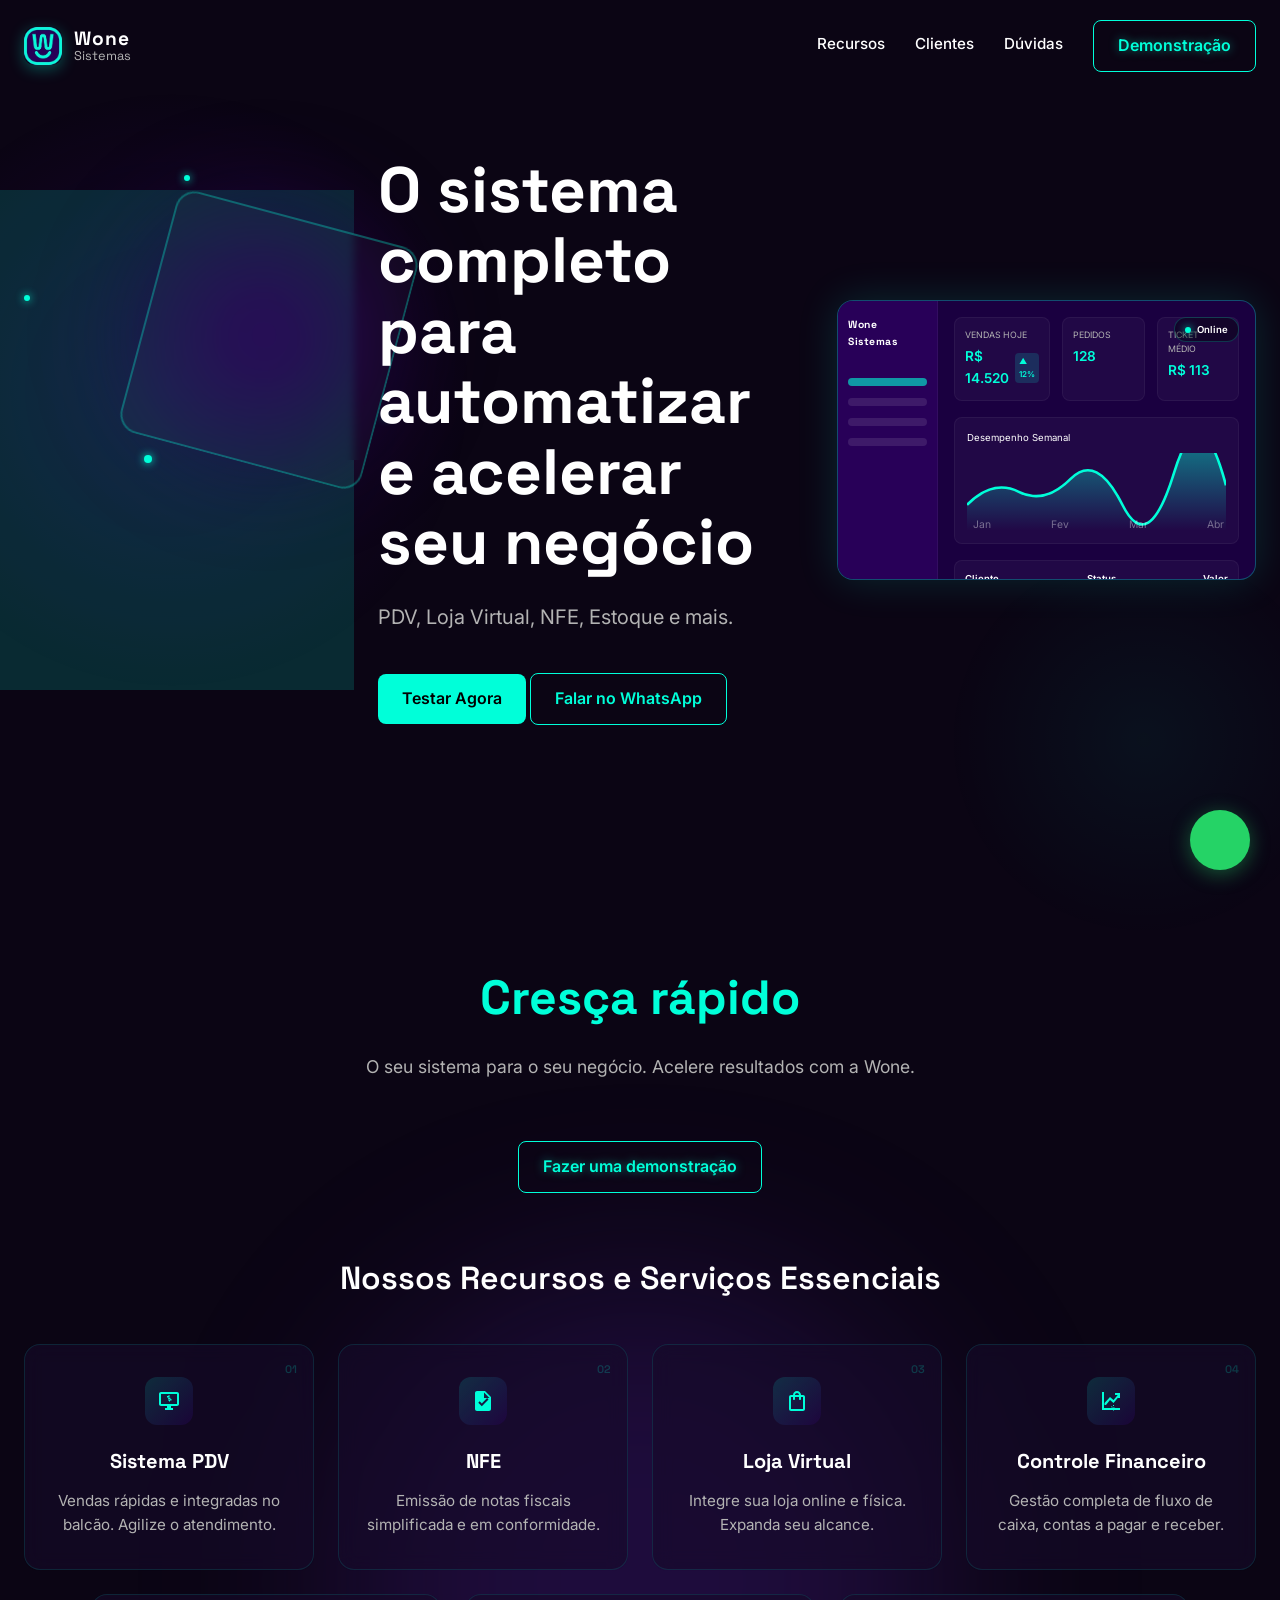
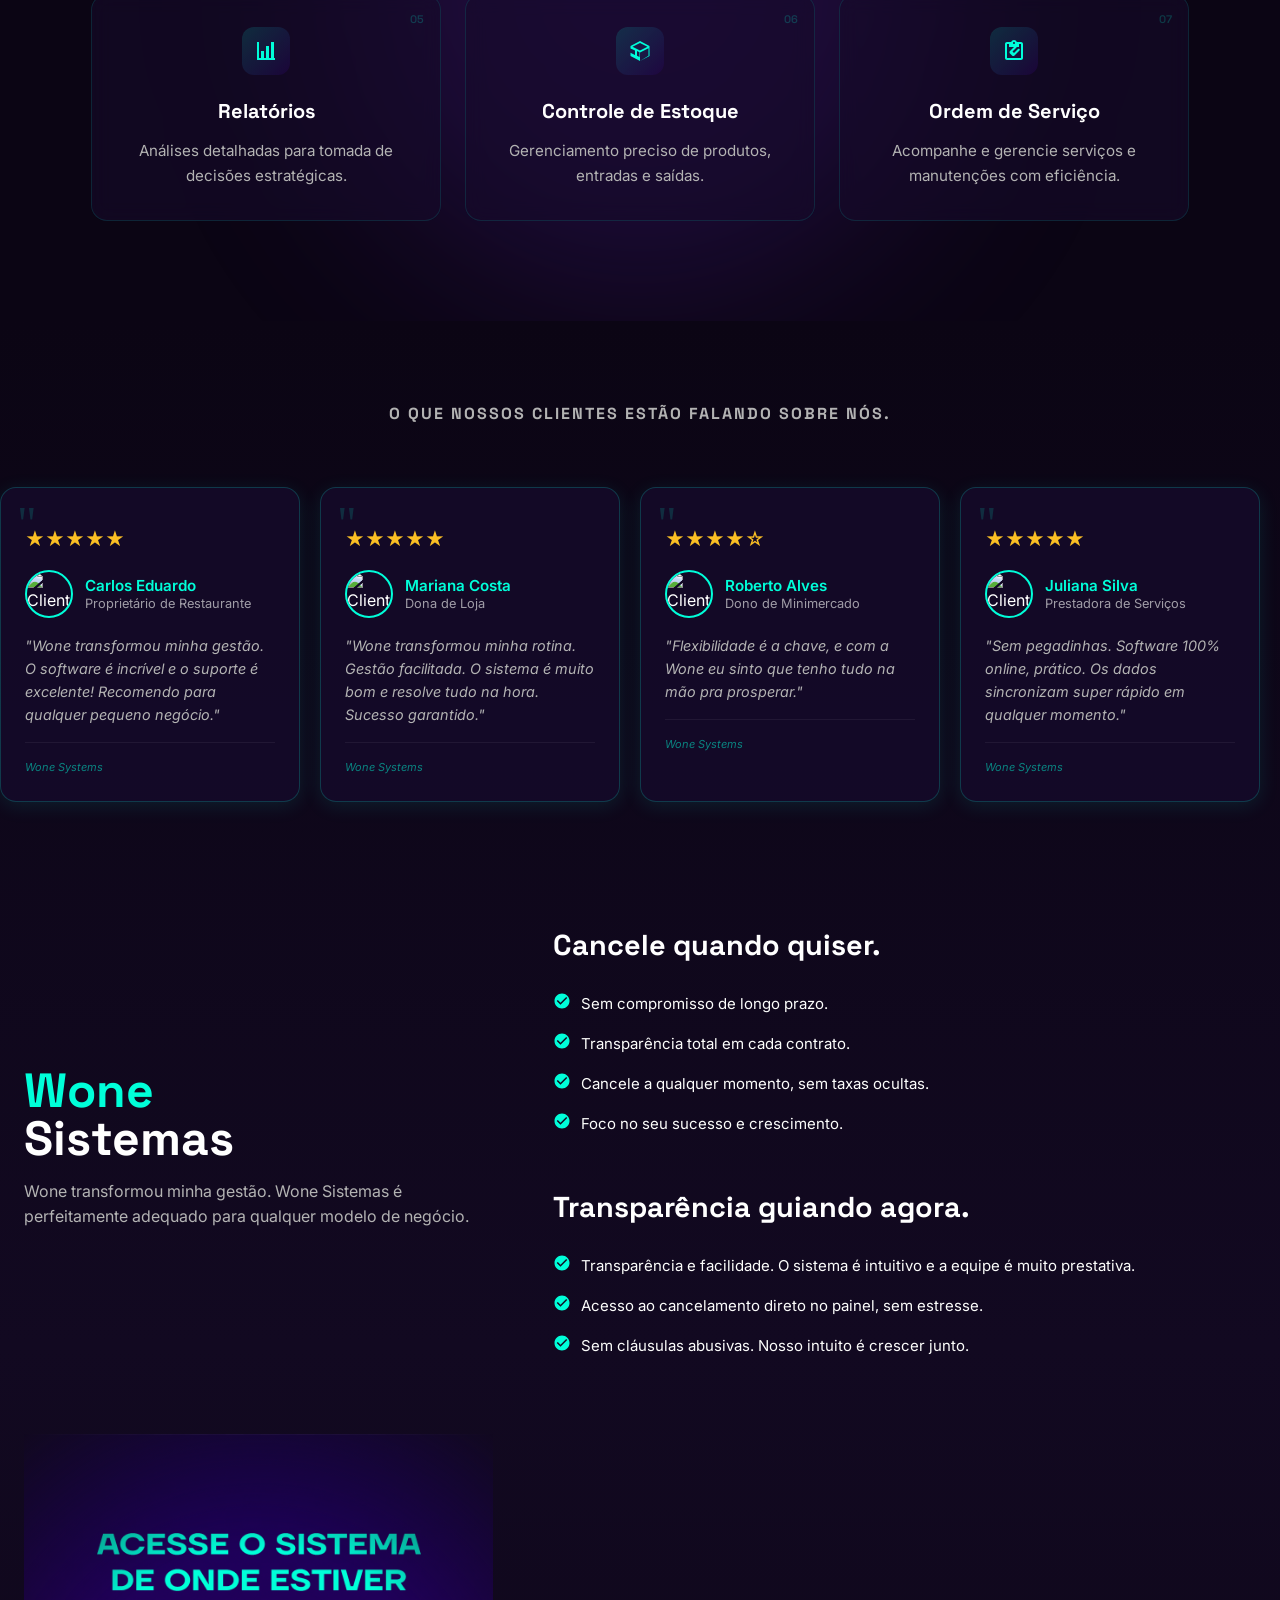
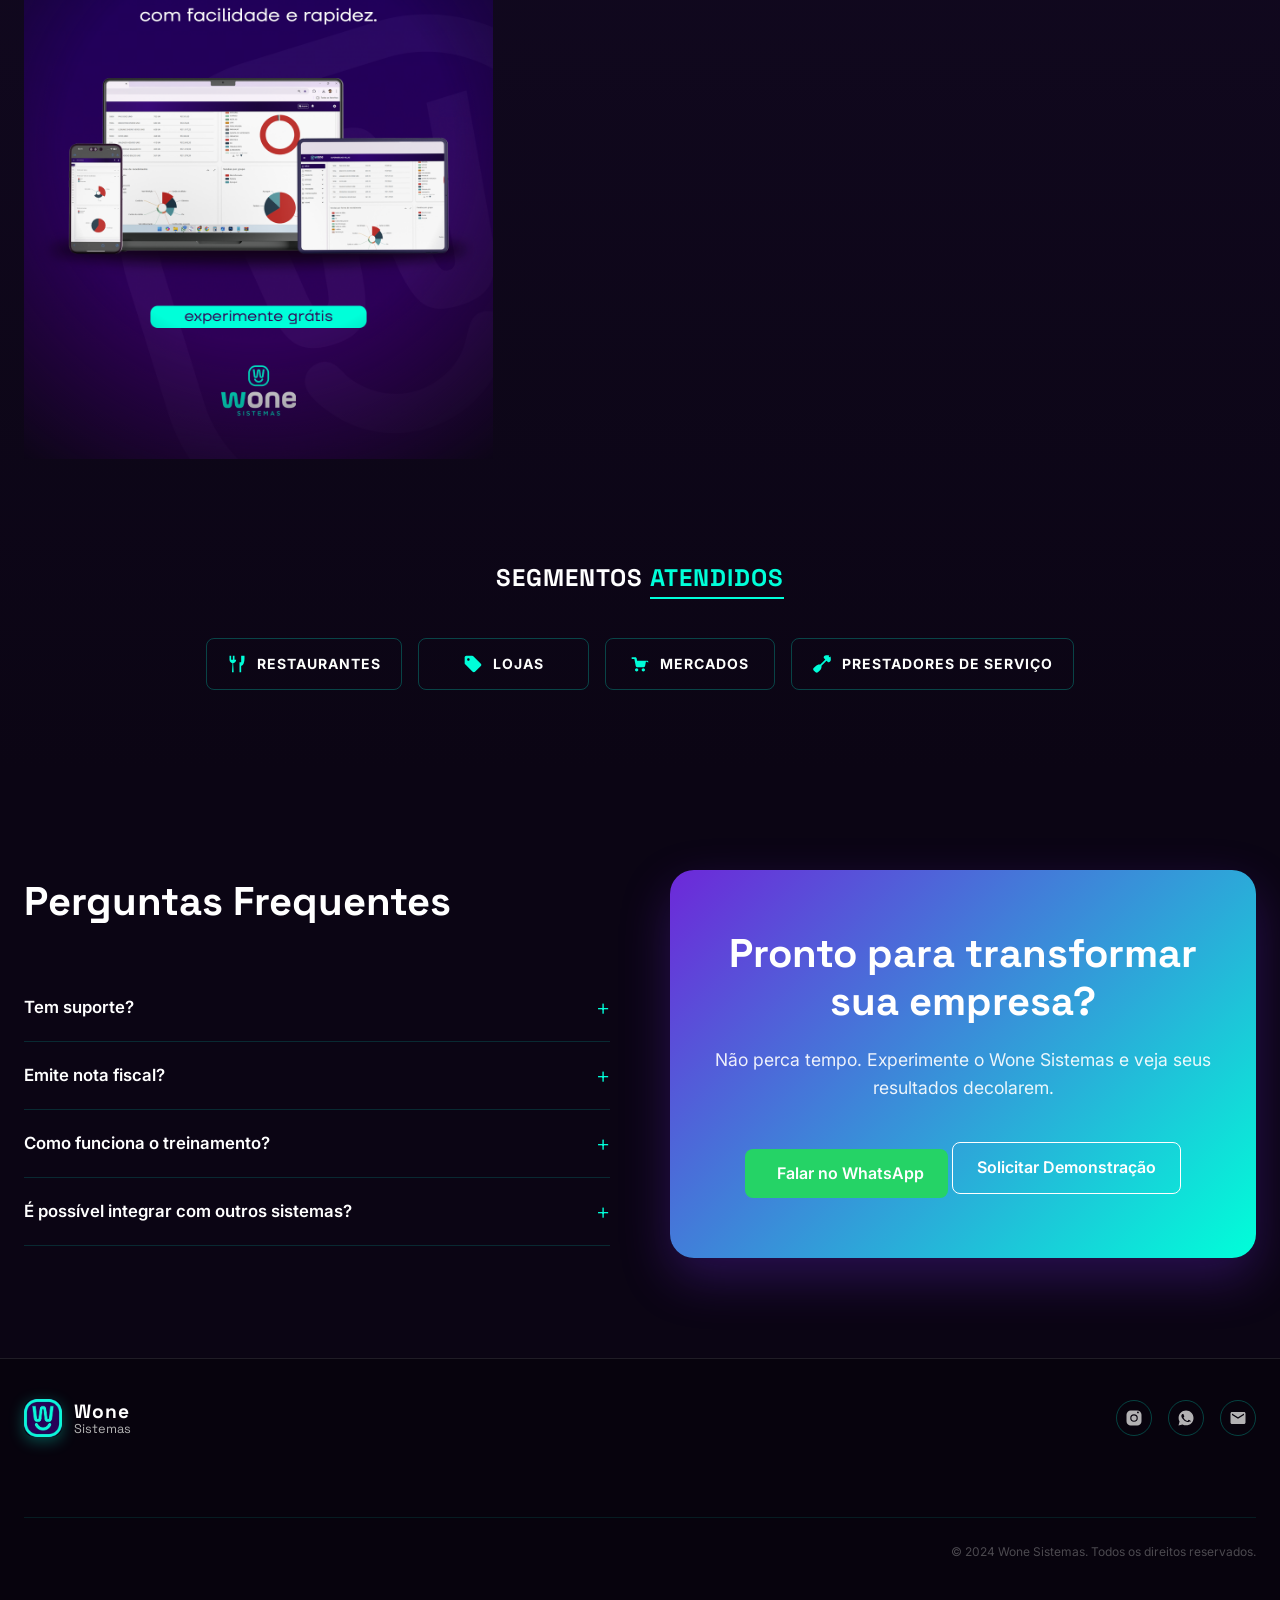
==== commit 808e5f80: "feat: remove garcom card, add device mockup, mask fade-out effect - Remove 'Aplicativo Garcom' featu" ====
--- a/index.html
+++ b/index.html
@@ -14,8 +14,8 @@
     <title>Wone Sistemas — Automatize e Acelere seu Negócio</title>
 
     <!-- Favicon -->
-    <link rel="icon" type="image/svg+xml" href="favicon.svg">
-    <link rel="apple-touch-icon" href="favicon.svg">
+    <link rel="icon" type="image/png" href="favicon.png">
+    <link rel="apple-touch-icon" href="favicon.png">
     <meta name="theme-color" content="#280058">
 
     <!-- Open Graph (WhatsApp, Facebook, LinkedIn) -->
@@ -69,7 +69,7 @@
     <header class="navbar">
         <div class="container nav-container">
             <div class="logo">
-                <div class="logo-icon">W</div>
+                <img src="./assets/logo.png" alt="Wone Logo" class="logo-image" width="38" height="38">
                 <div class="logo-text">
                     <span class="wone">Wone</span>
                     <span class="sistemas">Sistemas</span>
@@ -256,24 +256,13 @@
                         <svg width="48" height="48" viewBox="0 0 24 24" fill="#00FED9"
                             style="background: linear-gradient(135deg, rgba(0,254,217,0.15), rgba(40,0,88,0.4)); border-radius: 12px; padding: 12px; margin: 0 auto 20px; display: block; transition: all 0.3s;">
                             <path
-                                d="M21,15c0-4.6-3.5-8.4-8-8.9V5h1V3h-4v2h1v1.1c-4.5,0.5-8,4.3-8,8.9H2v2h20v-2H21z M12,8c3.5,0,6.4,2.6,6.9,6H5.1C5.6,10.6,8.5,8,12,8z" />
-                            <rect x="4" y="18" width="16" height="2" />
-                        </svg>
-                        <h4>Aplicativo Garçom</h4>
-                        <p>Pedidos móveis e direitos na mesa. Melhore a experiência do cliente.</p>
+                                d="M18,6h-2c0-2.2-1.8-4-4-4S8,3.8,8,6H6C4.9,6,4,6.9,4,8v12c0,1.1,0.9,2,2,2h12c1.1,0,2-0.9,2-2V8C20,6.9,19.1,6,18,6z M12,4c1.1,0,2,0.9,2,2h-4C10,4.9,10.9,4,12,4z M18,20H6V8h2v2c0,0.6,0.4,1,1,1s1-0.4,1-1V8h4v2c0,0.6,0.4,1,1,1s1-0.4,1-1V8h2V20z" />
+                        </svg>
+                        <h4>Loja Virtual</h4>
+                        <p>Integre sua loja online e física. Expanda seu alcance.</p>
                     </div>
                     <div class="feature-card reveal-card" style="transition-delay: 300ms">
                         <div class="card-number">04</div>
-                        <svg width="48" height="48" viewBox="0 0 24 24" fill="#00FED9"
-                            style="background: linear-gradient(135deg, rgba(0,254,217,0.15), rgba(40,0,88,0.4)); border-radius: 12px; padding: 12px; margin: 0 auto 20px; display: block; transition: all 0.3s;">
-                            <path
-                                d="M18,6h-2c0-2.2-1.8-4-4-4S8,3.8,8,6H6C4.9,6,4,6.9,4,8v12c0,1.1,0.9,2,2,2h12c1.1,0,2-0.9,2-2V8C20,6.9,19.1,6,18,6z M12,4c1.1,0,2,0.9,2,2h-4C10,4.9,10.9,4,12,4z M18,20H6V8h2v2c0,0.6,0.4,1,1,1s1-0.4,1-1V8h4v2c0,0.6,0.4,1,1,1s1-0.4,1-1V8h2V20z" />
-                        </svg>
-                        <h4>Loja Virtual</h4>
-                        <p>Integre sua loja online e física. Expanda seu alcance.</p>
-                    </div>
-                    <div class="feature-card reveal-card">
-                        <div class="card-number">05</div>
                         <svg width="48" height="48" viewBox="0 0 24 24" fill="#00FED9"
                             style="background: linear-gradient(135deg, rgba(0,254,217,0.15), rgba(40,0,88,0.4)); border-radius: 12px; padding: 12px; margin: 0 auto 20px; display: block; transition: all 0.3s;">
                             <path d="M3 3v18h18v-2H5V3H3z" />
@@ -285,8 +274,8 @@
                         <h4>Controle Financeiro</h4>
                         <p>Gestão completa de fluxo de caixa, contas a pagar e receber.</p>
                     </div>
-                    <div class="feature-card reveal-card" style="transition-delay: 100ms">
-                        <div class="card-number">06</div>
+                    <div class="feature-card reveal-card">
+                        <div class="card-number">05</div>
                         <svg width="48" height="48" viewBox="0 0 24 24" fill="#00FED9"
                             style="background: linear-gradient(135deg, rgba(0,254,217,0.15), rgba(40,0,88,0.4)); border-radius: 12px; padding: 12px; margin: 0 auto 20px; display: block; transition: all 0.3s;">
                             <path d="M3 3v18h18v-2H5V3H3z" />
@@ -297,18 +286,18 @@
                         <h4>Relatórios</h4>
                         <p>Análises detalhadas para tomada de decisões estratégicas.</p>
                     </div>
+                    <div class="feature-card reveal-card" style="transition-delay: 100ms">
+                        <div class="card-number">06</div>
+                        <svg width="48" height="48" viewBox="0 0 24 24" fill="#00FED9"
+                            style="background: linear-gradient(135deg, rgba(0,254,217,0.15), rgba(40,0,88,0.4)); border-radius: 12px; padding: 12px; margin: 0 auto 20px; display: block; transition: all 0.3s;">
+                            <path
+                                d="M12 2L2.5 7v10L12 22l9.5-5V7L12 2zM4.5 7.8L12 4.1l7.5 3.7L12 11.5 4.5 7.8zM2.5 9.4l4.5 2.2V16l-4.5-2.2V9.4zM9 12l2.5 1.25V18l-2.5-1.2V12zM12 18V13.5l8.5-4.25v7.5L12 22v-4z" />
+                        </svg>
+                        <h4>Controle de Estoque</h4>
+                        <p>Gerenciamento preciso de produtos, entradas e saídas.</p>
+                    </div>
                     <div class="feature-card reveal-card" style="transition-delay: 200ms">
                         <div class="card-number">07</div>
-                        <svg width="48" height="48" viewBox="0 0 24 24" fill="#00FED9"
-                            style="background: linear-gradient(135deg, rgba(0,254,217,0.15), rgba(40,0,88,0.4)); border-radius: 12px; padding: 12px; margin: 0 auto 20px; display: block; transition: all 0.3s;">
-                            <path
-                                d="M12 2L2.5 7v10L12 22l9.5-5V7L12 2zM4.5 7.8L12 4.1l7.5 3.7L12 11.5 4.5 7.8zM2.5 9.4l4.5 2.2V16l-4.5-2.2V9.4zM9 12l2.5 1.25V18l-2.5-1.2V12zM12 18V13.5l8.5-4.25v7.5L12 22v-4z" />
-                        </svg>
-                        <h4>Controle de Estoque</h4>
-                        <p>Gerenciamento preciso de produtos, entradas e saídas.</p>
-                    </div>
-                    <div class="feature-card reveal-card" style="transition-delay: 300ms">
-                        <div class="card-number">08</div>
                         <svg width="48" height="48" viewBox="0 0 24 24" fill="#00FED9"
                             style="background: linear-gradient(135deg, rgba(0,254,217,0.15), rgba(40,0,88,0.4)); border-radius: 12px; padding: 12px; margin: 0 auto 20px; display: block; transition: all 0.3s;">
                             <path
@@ -411,57 +400,57 @@
                         qualquer modelo de negócio.</p>
                 </div>
 
-                <div class="trust-feature-item">
-                    <h3 class="trust-title">Cancele quando quiser.</h3>
-                    <ul class="trust-list">
-                        <li><svg class="list-icon" viewBox="0 0 24 24">
-                                <path
-                                    d="M12 2C6.48 2 2 6.48 2 12s4.48 10 10 10 10-4.48 10-10S17.52 2 12 2zm-2 15l-5-5 1.41-1.41L10 14.17l7.59-7.59L19 8l-9 9z" />
-                            </svg>Sem compromisso de longo prazo.</li>
-                        <li><svg class="list-icon" viewBox="0 0 24 24">
-                                <path
-                                    d="M12 2C6.48 2 2 6.48 2 12s4.48 10 10 10 10-4.48 10-10S17.52 2 12 2zm-2 15l-5-5 1.41-1.41L10 14.17l7.59-7.59L19 8l-9 9z" />
-                            </svg>Transparência total em cada contrato.
-                        </li>
-                        <li><svg class="list-icon" viewBox="0 0 24 24">
-                                <path
-                                    d="M12 2C6.48 2 2 6.48 2 12s4.48 10 10 10 10-4.48 10-10S17.52 2 12 2zm-2 15l-5-5 1.41-1.41L10 14.17l7.59-7.59L19 8l-9 9z" />
-                            </svg>Cancele a qualquer momento, sem taxas
-                            ocultas.</li>
-                        <li><svg class="list-icon" viewBox="0 0 24 24">
-                                <path
-                                    d="M12 2C6.48 2 2 6.48 2 12s4.48 10 10 10 10-4.48 10-10S17.52 2 12 2zm-2 15l-5-5 1.41-1.41L10 14.17l7.59-7.59L19 8l-9 9z" />
-                            </svg>Foco no seu sucesso e crescimento.</li>
-                    </ul>
-                </div>
-
-                <div class="trust-feature-illustration">
-                    <div class="chess-wrapper">
-                        <img src="./assets/chess.png" alt="Estratégia Empresarial" class="chess-img" width="300"
-                            height="300" loading="lazy">
-                        <div class="chess-overlay"></div>
-                    </div>
-                </div>
-
-                <div class="trust-feature-item">
-                    <h3 class="trust-title">Transparência guiando agora.</h3>
-                    <ul class="trust-list">
-                        <li><svg class="list-icon" viewBox="0 0 24 24">
-                                <path
-                                    d="M12 2C6.48 2 2 6.48 2 12s4.48 10 10 10 10-4.48 10-10S17.52 2 12 2zm-2 15l-5-5 1.41-1.41L10 14.17l7.59-7.59L19 8l-9 9z" />
-                            </svg>Transparência e facilidade. O sistema é
-                            intuitivo e a equipe é muito prestativa.</li>
-                        <li><svg class="list-icon" viewBox="0 0 24 24">
-                                <path
-                                    d="M12 2C6.48 2 2 6.48 2 12s4.48 10 10 10 10-4.48 10-10S17.52 2 12 2zm-2 15l-5-5 1.41-1.41L10 14.17l7.59-7.59L19 8l-9 9z" />
-                            </svg>Acesso ao cancelamento direto no painel,
-                            sem estresse.</li>
-                        <li><svg class="list-icon" viewBox="0 0 24 24">
-                                <path
-                                    d="M12 2C6.48 2 2 6.48 2 12s4.48 10 10 10 10-4.48 10-10S17.52 2 12 2zm-2 15l-5-5 1.41-1.41L10 14.17l7.59-7.59L19 8l-9 9z" />
-                            </svg>Sem cláusulas abusivas. Nosso intuito é
-                            crescer junto.</li>
-                    </ul>
+                <div class="trust-content">
+                    <div class="trust-feature-item">
+                        <h3 class="trust-title">Cancele quando quiser.</h3>
+                        <ul class="trust-list">
+                            <li><svg class="list-icon" viewBox="0 0 24 24">
+                                    <path
+                                        d="M12 2C6.48 2 2 6.48 2 12s4.48 10 10 10 10-4.48 10-10S17.52 2 12 2zm-2 15l-5-5 1.41-1.41L10 14.17l7.59-7.59L19 8l-9 9z" />
+                                </svg>Sem compromisso de longo prazo.</li>
+                            <li><svg class="list-icon" viewBox="0 0 24 24">
+                                    <path
+                                        d="M12 2C6.48 2 2 6.48 2 12s4.48 10 10 10 10-4.48 10-10S17.52 2 12 2zm-2 15l-5-5 1.41-1.41L10 14.17l7.59-7.59L19 8l-9 9z" />
+                                </svg>Transparência total em cada contrato.
+                            </li>
+                            <li><svg class="list-icon" viewBox="0 0 24 24">
+                                    <path
+                                        d="M12 2C6.48 2 2 6.48 2 12s4.48 10 10 10 10-4.48 10-10S17.52 2 12 2zm-2 15l-5-5 1.41-1.41L10 14.17l7.59-7.59L19 8l-9 9z" />
+                                </svg>Cancele a qualquer momento, sem taxas
+                                ocultas.</li>
+                            <li><svg class="list-icon" viewBox="0 0 24 24">
+                                    <path
+                                        d="M12 2C6.48 2 2 6.48 2 12s4.48 10 10 10 10-4.48 10-10S17.52 2 12 2zm-2 15l-5-5 1.41-1.41L10 14.17l7.59-7.59L19 8l-9 9z" />
+                                </svg>Foco no seu sucesso e crescimento.</li>
+                        </ul>
+                    </div>
+
+                    <div class="trust-feature-item" style="margin-top: 32px">
+                        <h3 class="trust-title">Transparência guiando agora.</h3>
+                        <ul class="trust-list">
+                            <li><svg class="list-icon" viewBox="0 0 24 24">
+                                    <path
+                                        d="M12 2C6.48 2 2 6.48 2 12s4.48 10 10 10 10-4.48 10-10S17.52 2 12 2zm-2 15l-5-5 1.41-1.41L10 14.17l7.59-7.59L19 8l-9 9z" />
+                                </svg>Transparência e facilidade. O sistema é
+                                intuitivo e a equipe é muito prestativa.</li>
+                            <li><svg class="list-icon" viewBox="0 0 24 24">
+                                    <path
+                                        d="M12 2C6.48 2 2 6.48 2 12s4.48 10 10 10 10-4.48 10-10S17.52 2 12 2zm-2 15l-5-5 1.41-1.41L10 14.17l7.59-7.59L19 8l-9 9z" />
+                                </svg>Acesso ao cancelamento direto no painel,
+                                sem estresse.</li>
+                            <li><svg class="list-icon" viewBox="0 0 24 24">
+                                    <path
+                                        d="M12 2C6.48 2 2 6.48 2 12s4.48 10 10 10 10-4.48 10-10S17.52 2 12 2zm-2 15l-5-5 1.41-1.41L10 14.17l7.59-7.59L19 8l-9 9z" />
+                                </svg>Sem cláusulas abusivas. Nosso intuito é
+                                crescer junto.</li>
+                        </ul>
+                    </div>
+                </div>
+
+                <div class="mockup-trust-illustration">
+                    <img src="./assets/mockup-dispositivos.png"
+                        alt="Acesse de onde estiver: Celular, Computador e Tablet" class="mockup-devices-img"
+                        loading="lazy">
                 </div>
             </div>
 
@@ -567,7 +556,7 @@
     <footer class="main-footer">
         <div class="container footer-content">
             <div class="logo">
-                <div class="logo-icon">W</div>
+                <img src="./assets/logo.png" alt="Wone Logo" class="logo-image" width="38" height="38">
                 <div class="logo-text">
                     <span class="wone">Wone</span>
                     <span class="sistemas" style="color:var(--color-text-muted);">Sistemas</span>
--- a/style.css
+++ b/style.css
@@ -197,6 +197,13 @@
   font-weight: 700;
   font-size: 20px;
   color: #fff;
+}
+
+.logo-image {
+  width: 38px;
+  height: 38px;
+  border-radius: 10px;
+  box-shadow: 0 4px 15px rgba(0, 254, 217, 0.3);
 }
 
 .logo-icon-small {
@@ -526,14 +533,17 @@
 }
 
 .features-grid {
-  display: grid;
-  grid-template-columns: repeat(auto-fit, minmax(280px, 1fr));
+  display: flex;
+  flex-wrap: wrap;
+  justify-content: center;
   gap: 24px;
   position: relative;
   z-index: 2;
 }
 
 .feature-card {
+  flex: 1 1 280px;
+  max-width: 350px;
   position: relative;
   background: var(--bg-card);
   border: 1px solid rgba(0, 254, 217, 0.12);
@@ -732,10 +742,16 @@
 
 .trust-features {
   display: grid;
-  grid-template-columns: 1fr 1.5fr 1fr;
-  gap: 40px;
+  grid-template-columns: 1fr 1.5fr;
+  gap: 60px;
   align-items: center;
   margin-top: 80px;
+}
+
+.trust-content {
+  display: flex;
+  flex-direction: column;
+  justify-content: center;
 }
 
 .trust-title-logo {
@@ -774,40 +790,29 @@
   margin-right: 10px;
 }
 
-.trust-feature-illustration {
+.mockup-trust-illustration {
   position: relative;
-  max-width: 400px;
-  margin: 0 auto;
-}
-
-.chess-wrapper {
+  width: 100%;
+  display: flex;
+  justify-content: center;
+}
+
+.mockups-wrapper {
   position: relative;
-  border-radius: 20px;
-  overflow: hidden;
-  box-shadow:
-    0 0 60px rgba(0, 254, 217, 0.2),
-    0 0 120px rgba(40, 0, 88, 0.6);
-}
-
-.chess-wrapper img.chess-img {
   width: 100%;
+}
+
+img.mockup-devices-img {
+  width: 100%;
+  max-width: 600px;
   display: block;
-  animation: float 8s ease-in-out infinite;
-}
-
-.chess-overlay {
-  position: absolute;
-  top: -5%;
-  left: -5%;
-  width: 110%;
-  height: 110%;
-  background: linear-gradient(to right,
-      #0d0d0d 0%,
-      transparent 15%,
-      transparent 85%,
-      #0d0d0d 100%);
-  pointer-events: none;
-  z-index: 2;
+  object-fit: contain;
+  animation: float 10s ease-in-out infinite;
+  filter: drop-shadow(0 20px 30px rgba(0, 0, 0, 0.4));
+
+  /* Mascara para suavizar as bordas (fade out) */
+  -webkit-mask-image: radial-gradient(circle, rgba(0, 0, 0, 1) 50%, rgba(0, 0, 0, 0) 100%);
+  mask-image: radial-gradient(circle, rgba(0, 0, 0, 1) 50%, rgba(0, 0, 0, 0) 100%);
 }
 
 .segments {
@@ -1360,6 +1365,11 @@
     text-align: center;
   }
 
+  .mockup-trust-illustration {
+    grid-row: 1;
+    margin-bottom: 40px;
+  }
+
   .trust-list li {
     justify-content: center;
   }
@@ -1369,7 +1379,6 @@
   }
 
   .features-grid {
-    grid-template-columns: repeat(2, 1fr);
     gap: 16px;
   }
 }
@@ -1445,10 +1454,10 @@
   }
 
   .features-grid {
-    grid-template-columns: 1fr;
     gap: 16px;
     padding: 0 16px;
   }
+
 
   .mockup-dashboard {
     width: 100%;
